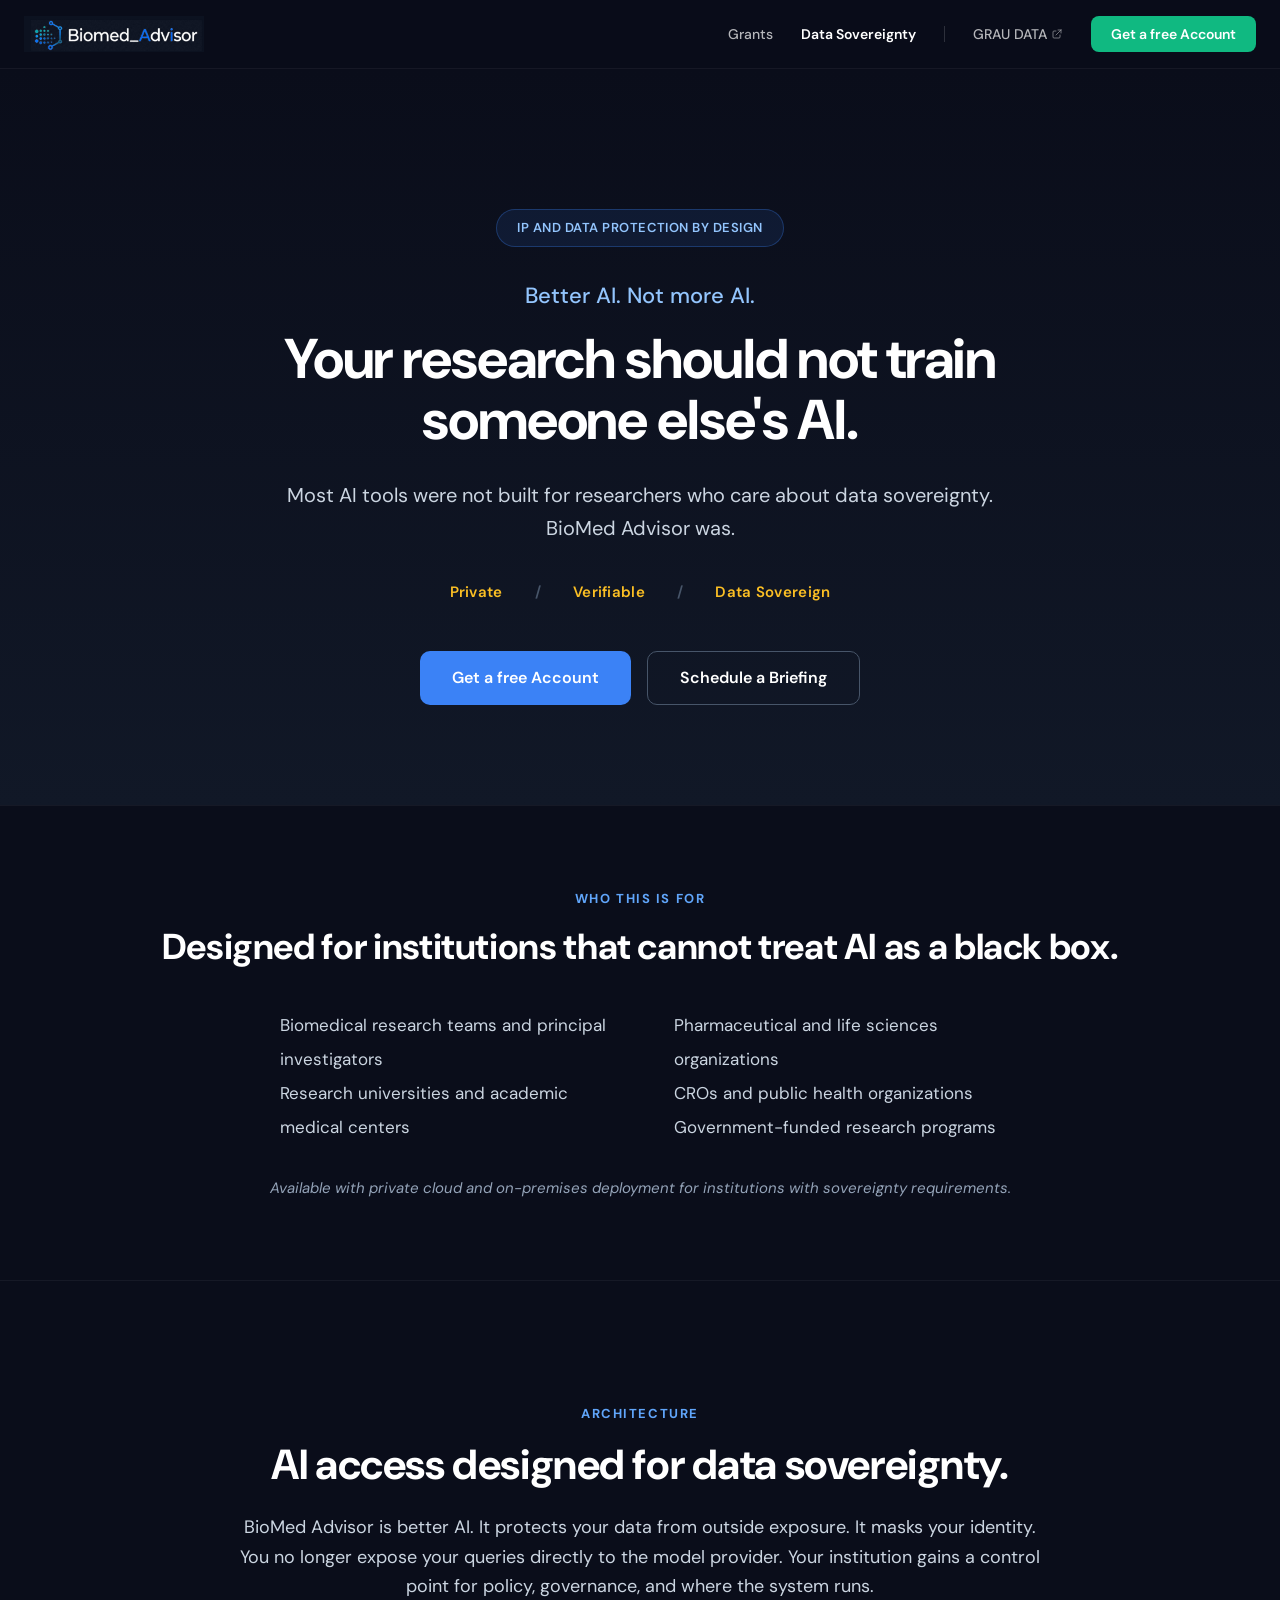
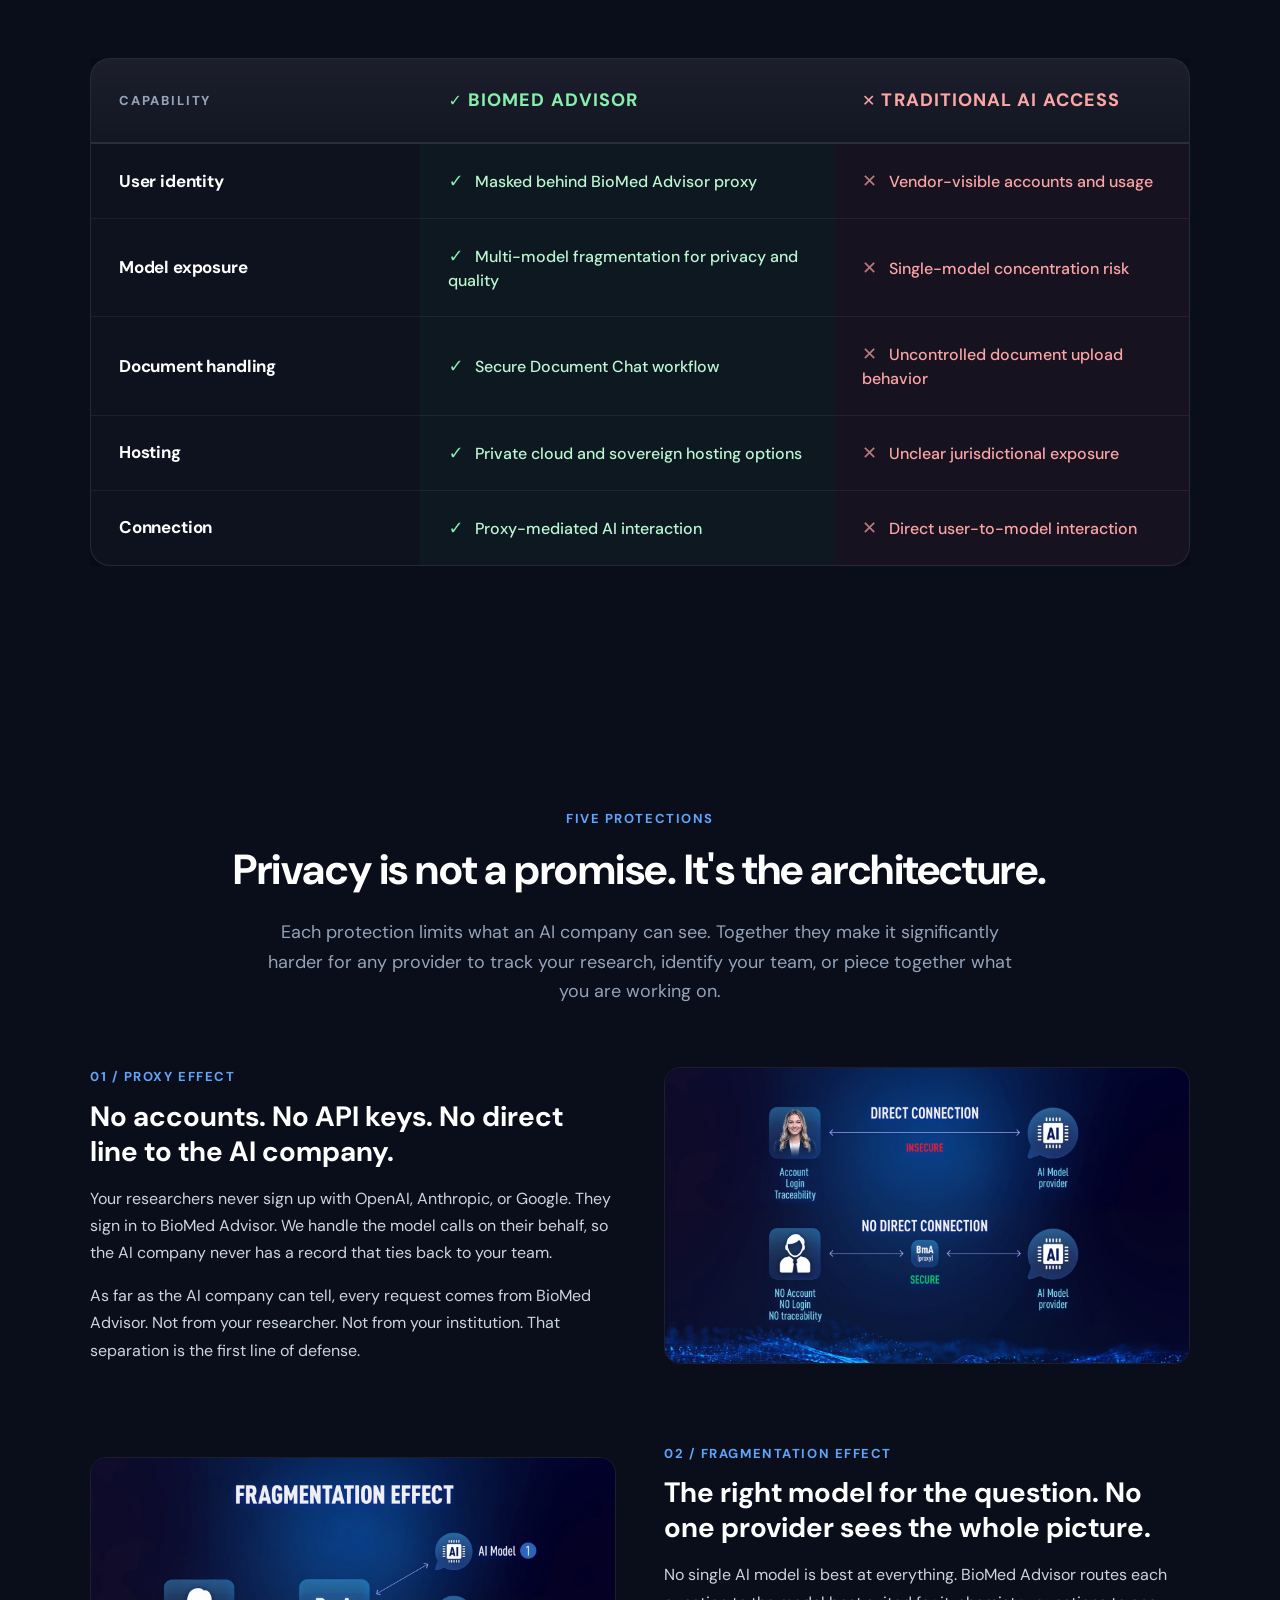
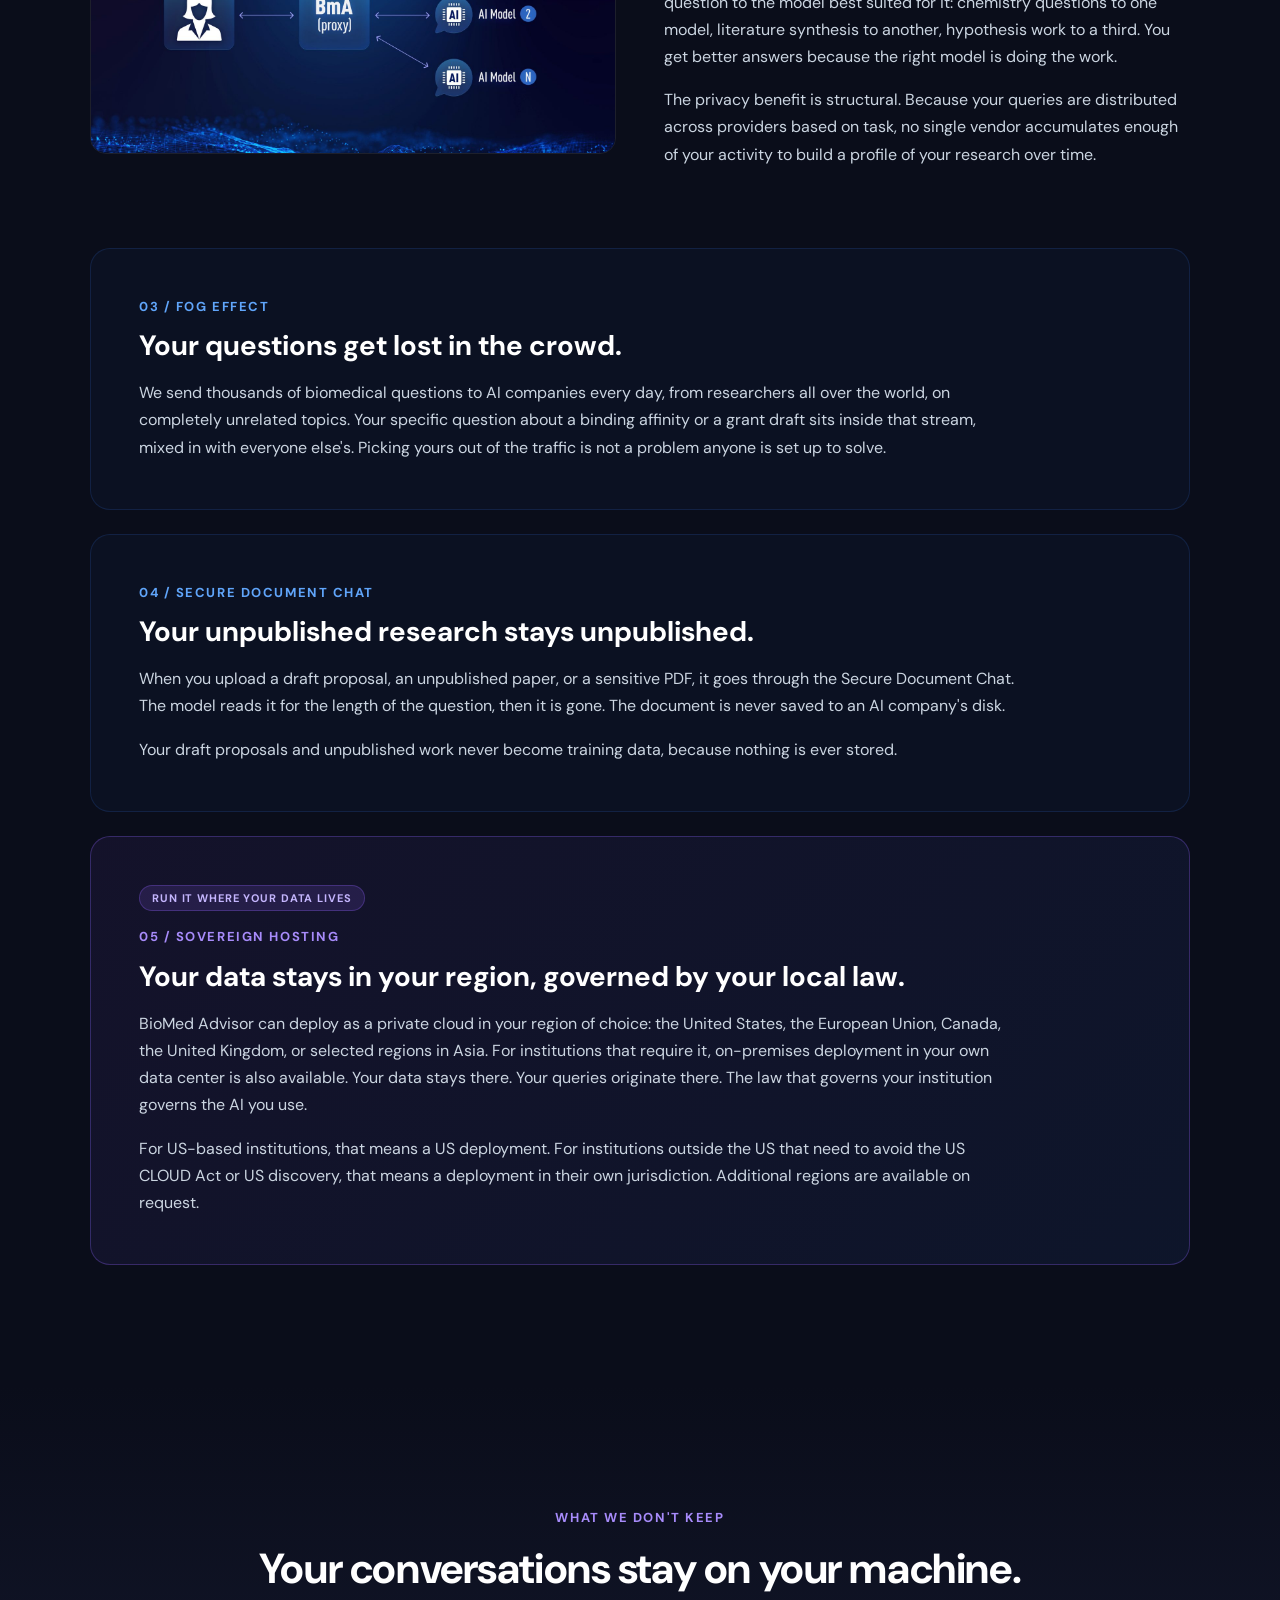
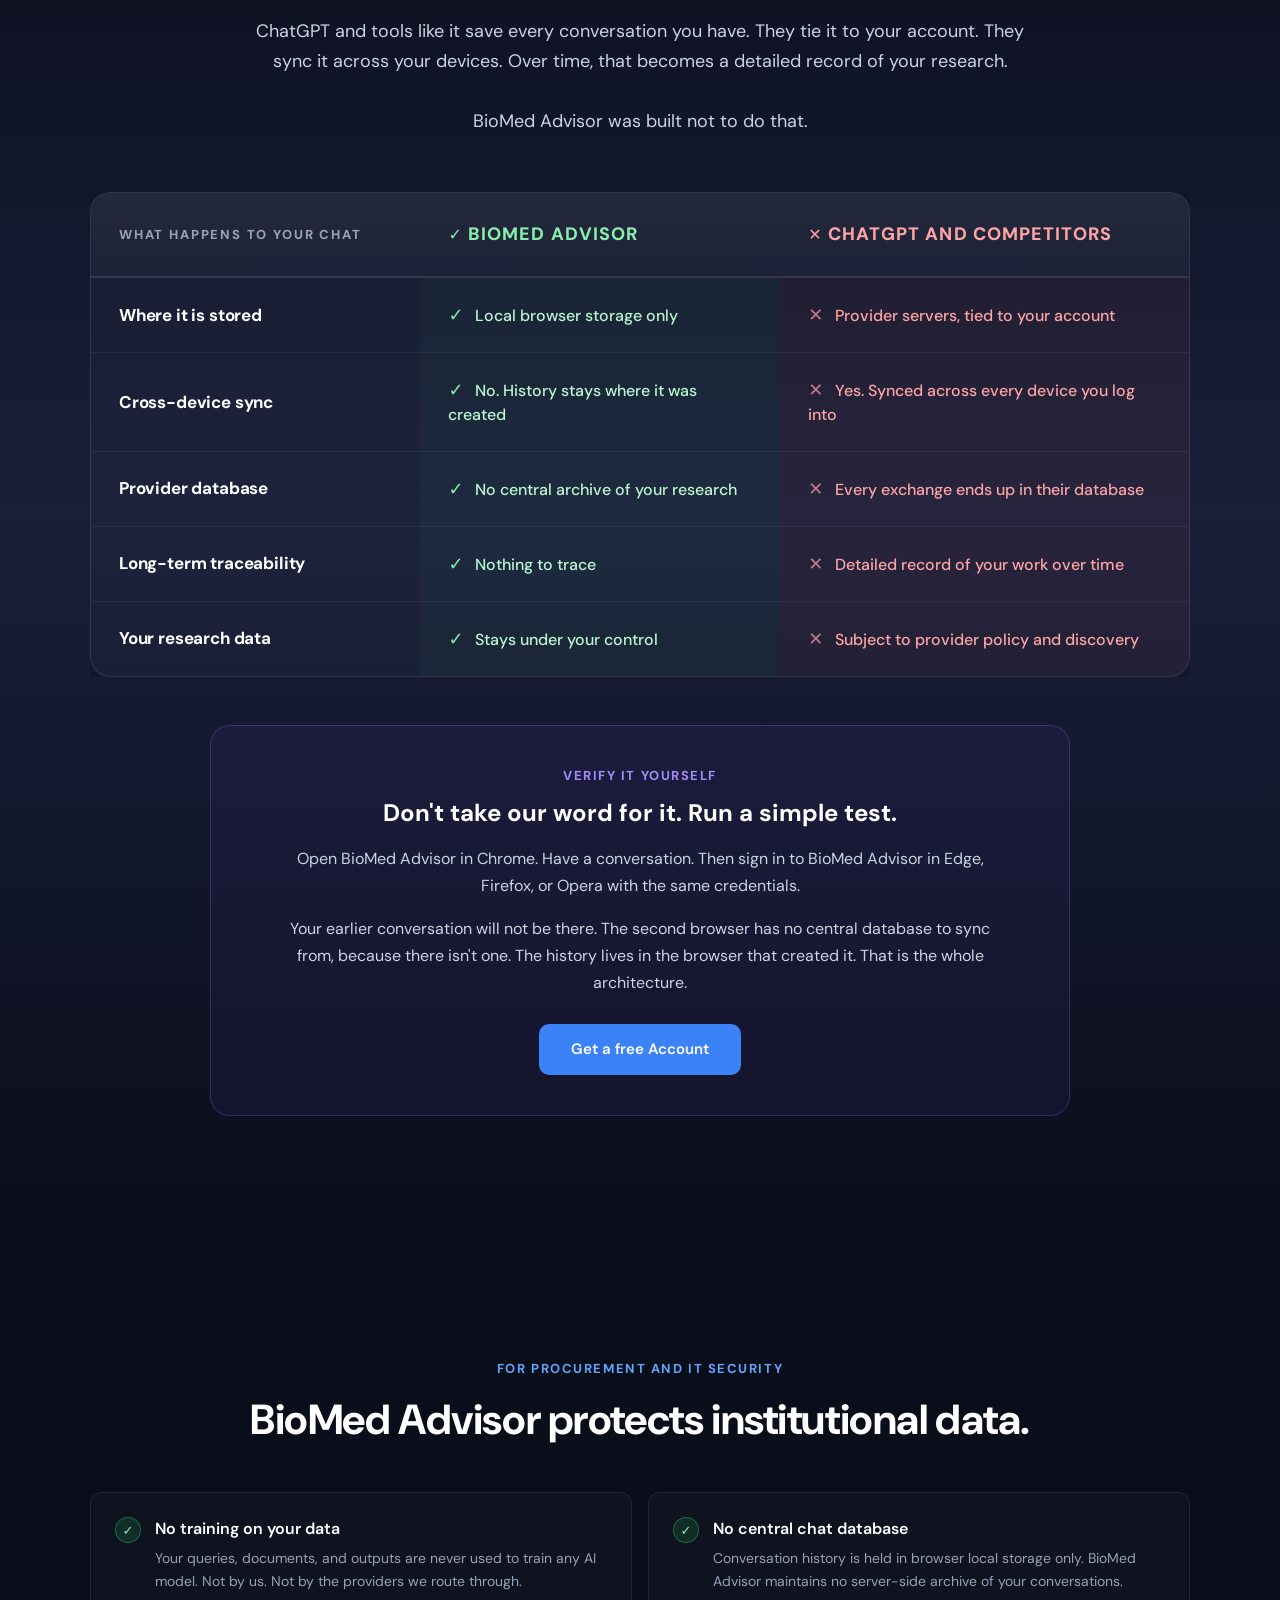
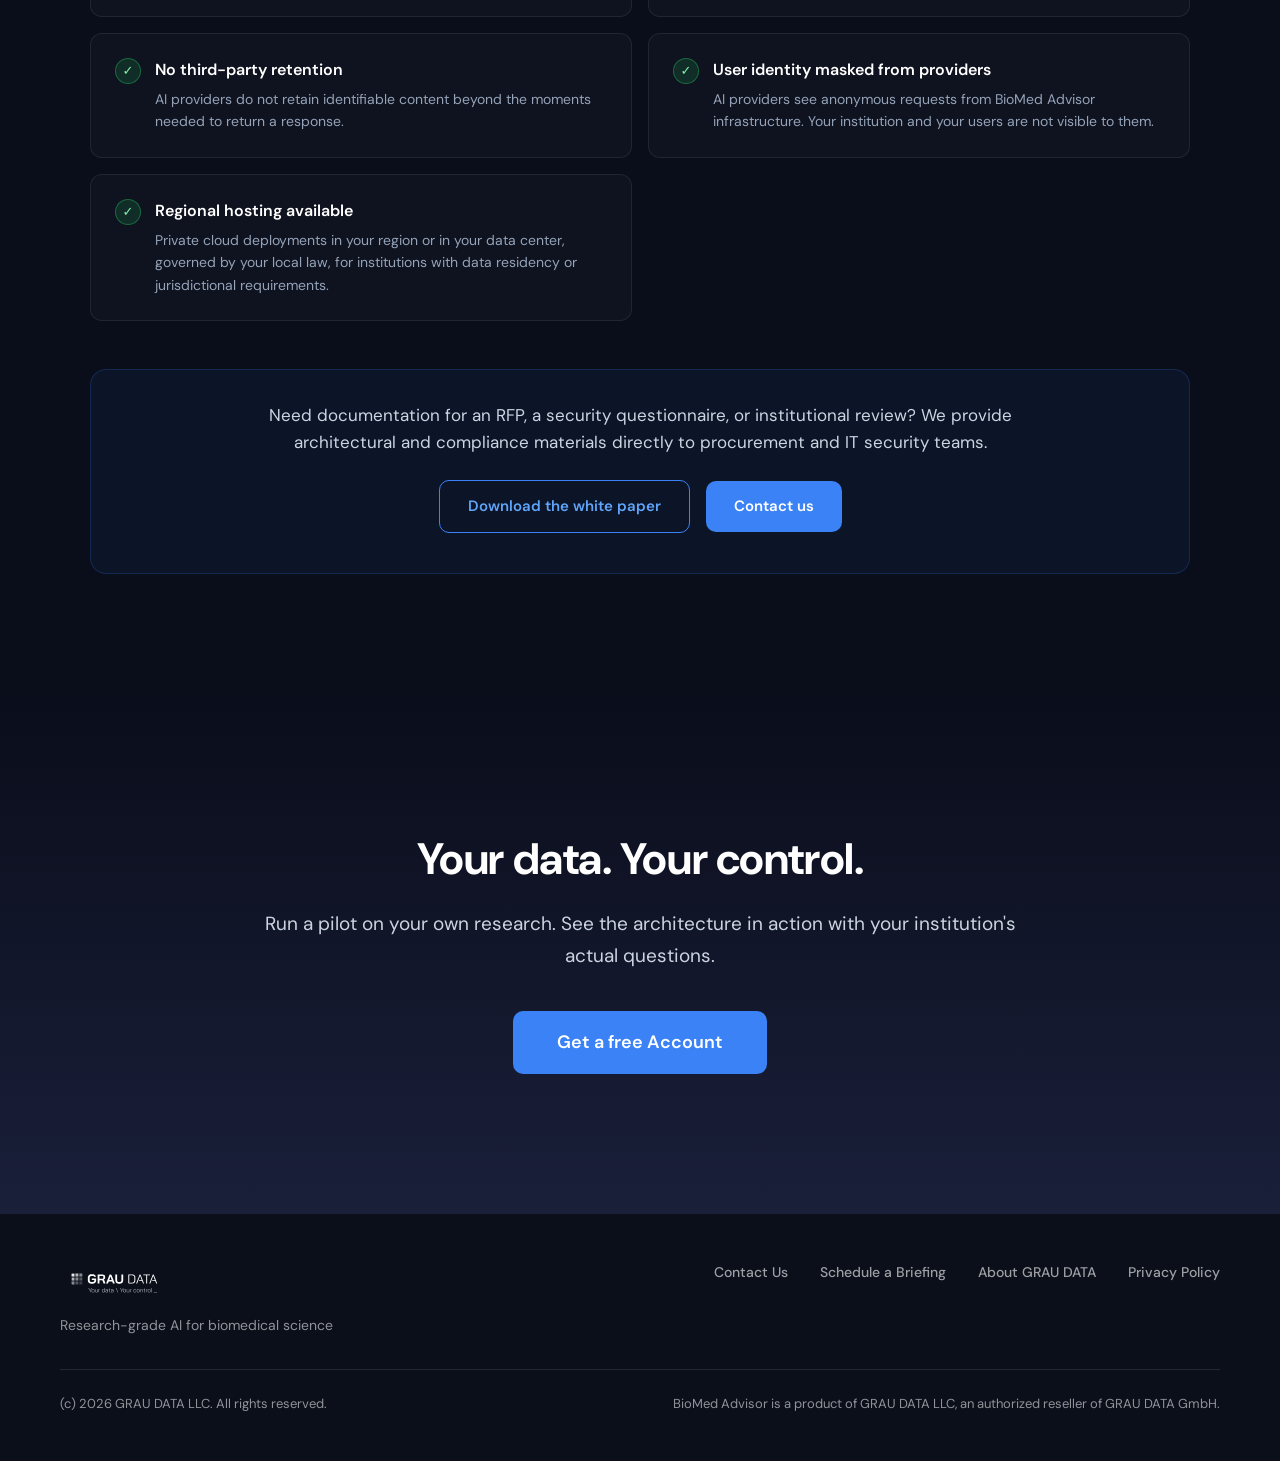
==== index.html @ 381a98a2 "Add files via upload" ====
<!DOCTYPE html>
<html lang="en">
<head>
<meta charset="UTF-8"/>
<meta name="viewport" content="width=device-width,initial-scale=1.0"/>
<title>Data Sovereignty &mdash; BioMed Advisor</title>
<meta name="description" content="Your research should not train someone else's AI. Five protections that make BioMed Advisor the only AI built for researchers who care about data sovereignty."/>
<meta property="og:title" content="Data Sovereignty &mdash; BioMed Advisor"/>
<meta property="og:description" content="Better AI. Not more AI. Private. Verifiable. Data Sovereign."/>
<meta property="og:type" content="website"/>
<meta property="og:url" content="https://biomedadvisor.com/data-sovereignty"/>
<link rel="stylesheet" href="/styles.css"/>
<link rel="preconnect" href="https://fonts.googleapis.com"/>
<link rel="preconnect" href="https://fonts.gstatic.com" crossorigin/>
<link href="https://fonts.googleapis.com/css2?family=DM+Sans:ital,wght@0,300;0,400;0,500;0,600;0,700;1,400&family=DM+Serif+Display:ital@0;1&display=swap" rel="stylesheet"/>
<style>
*{font-family:'DM Sans',system-ui,sans-serif;box-sizing:border-box;margin:0;padding:0;}
body{background:#0a0d1a;color:#fff;overflow-x:hidden;}
h1,h2,h3,h4{font-family:'DM Sans',system-ui,sans-serif;}
.reveal,.reveal-left,.reveal-right{opacity:1;transform:none;transition:opacity 0.6s ease,transform 0.6s ease;}
.reveal.animate{opacity:0;transform:translateY(30px);}
.reveal.animate.visible{opacity:1;transform:translateY(0);}
.reveal-left.animate{opacity:0;transform:translateX(-30px);}
.reveal-left.animate.visible{opacity:1;transform:translateX(0);}
.reveal-right.animate{opacity:0;transform:translateX(30px);}
.reveal-right.animate.visible{opacity:1;transform:translateX(0);}
.delay-1{transition-delay:.1s;}.delay-2{transition-delay:.2s;}.delay-3{transition-delay:.3s;}
.btn-primary{background:#3b82f6;color:#fff;border:none;padding:14px 32px;border-radius:10px;font-weight:600;font-size:16px;cursor:pointer;transition:background 0.15s,transform 0.15s;display:inline-flex;align-items:center;justify-content:center;text-decoration:none;}
.btn-primary:hover{background:#2563eb;}
.btn-primary:active{transform:translateY(1px);}
.btn-secondary{background:transparent;color:#fff;border:1px solid #475569;padding:14px 32px;border-radius:10px;font-weight:600;font-size:16px;cursor:pointer;transition:border-color 0.15s,color 0.15s;display:inline-flex;align-items:center;justify-content:center;text-decoration:none;}
.btn-secondary:hover{border-color:#93c5fd;color:#93c5fd;}
.eyebrow{font-size:13px;font-weight:700;letter-spacing:0.12em;color:#60a5fa;text-transform:uppercase;}
.eyebrow-purple{font-size:13px;font-weight:700;letter-spacing:0.12em;color:#a78bfa;text-transform:uppercase;}
.section-title{font-size:42px;font-weight:700;letter-spacing:-0.01em;line-height:1.15;}
@media(max-width:900px){.section-title{font-size:30px !important;}.hero-title{font-size:40px !important;}}
.hero-title{font-size:56px;font-weight:700;line-height:1.1;letter-spacing:-0.02em;}
.lead{font-size:19px;color:#cbd5e1;line-height:1.65;}
.compare-table{width:100%;border-collapse:separate;border-spacing:0;background:rgba(255,255,255,0.02);border:1px solid rgba(255,255,255,0.1);border-radius:20px;overflow:hidden;box-shadow:0 20px 60px rgba(0,0,0,0.4);}
.compare-table thead tr{background:linear-gradient(180deg,rgba(255,255,255,0.06) 0%,rgba(255,255,255,0.02) 100%);}
.compare-table th{padding:28px 28px;text-align:left;font-size:14px;letter-spacing:0.14em;text-transform:uppercase;font-weight:800;border-bottom:2px solid rgba(255,255,255,0.1);}
.compare-table th.feature-head{color:#94a3b8;font-size:13px;}
.compare-table th.bma{color:#86efac;font-size:18px;letter-spacing:0.06em;}
.compare-table th.trad{color:#fca5a5;font-size:18px;letter-spacing:0.06em;}
.compare-table th.bma::before{content:"\2713  ";font-size:16px;}
.compare-table th.trad::before{content:"\2715  ";font-size:16px;}
.compare-table td{padding:24px 28px;font-size:16px;border-bottom:1px solid rgba(255,255,255,0.06);vertical-align:middle;line-height:1.45;}
.compare-table tr:last-child td{border-bottom:none;}
.compare-table td.feature{font-weight:700;color:#fff;width:30%;font-size:17px;letter-spacing:-0.01em;}
.compare-table td.bma-cell{color:#bbf7d0;font-weight:500;background:rgba(34,197,94,0.04);position:relative;}
.compare-table td.bma-cell::before{content:"\2713";color:#86efac;font-weight:700;margin-right:12px;font-size:18px;display:inline-block;}
.compare-table td.trad-cell{color:#fca5a5;font-weight:500;background:rgba(239,68,68,0.04);position:relative;}
.compare-table td.trad-cell::before{content:"\2715";color:#fca5a5;font-weight:700;margin-right:12px;font-size:18px;display:inline-block;opacity:0.7;}
.compare-table tbody tr{transition:background 0.15s;}
.compare-table tbody tr:hover{background:rgba(255,255,255,0.015);}
.compare-table tbody tr:hover td.bma-cell{background:rgba(34,197,94,0.07);}
.compare-table tbody tr:hover td.trad-cell{background:rgba(239,68,68,0.07);}
@media(max-width:700px){
  .compare-table th,.compare-table td{padding:16px 14px;font-size:13px;}
  .compare-table th.bma,.compare-table th.trad{font-size:14px;}
  .compare-table td.feature{font-size:14px;width:34%;}
  .compare-table td.bma-cell::before,.compare-table td.trad-cell::before{margin-right:6px;font-size:14px;}
}
.pillar-row{display:grid;grid-template-columns:1fr 1fr;gap:48px;align-items:center;margin-bottom:80px;}
@media(max-width:900px){.pillar-row{grid-template-columns:1fr;gap:32px;margin-bottom:56px;}}
.pillar-row.reverse > div:first-child{order:2;}
.pillar-row.reverse > div:last-child{order:1;}
@media(max-width:900px){.pillar-row.reverse > div:first-child,.pillar-row.reverse > div:last-child{order:initial;}}
.pillar-img{width:100%;border-radius:16px;border:1px solid rgba(255,255,255,0.08);display:block;}
.pillar-card{background:rgba(59,130,246,0.04);border:1px solid rgba(59,130,246,0.15);border-radius:20px;padding:48px;margin-bottom:24px;}
@media(max-width:700px){.pillar-card{padding:32px 24px;}}
.pillar-sovereign{background:linear-gradient(135deg,rgba(139,92,246,0.08) 0%,rgba(59,130,246,0.08) 100%);border:1px solid rgba(139,92,246,0.3);border-radius:20px;padding:48px;}
@media(max-width:700px){.pillar-sovereign{padding:32px 24px;}}
.compliance-grid{display:grid;grid-template-columns:1fr 1fr;gap:16px;}
@media(max-width:900px){.compliance-grid{grid-template-columns:1fr;}}
.compliance-card{background:rgba(255,255,255,0.025);border:1px solid rgba(255,255,255,0.08);border-radius:12px;padding:24px;display:flex;gap:14px;}
.compliance-check{flex-shrink:0;width:26px;height:26px;border-radius:9999px;background:rgba(34,197,94,0.15);border:1px solid rgba(34,197,94,0.4);color:#86efac;display:flex;align-items:center;justify-content:center;font-weight:700;font-size:13px;}
.audience-list{max-width:760px;margin:0 auto;padding-left:20px;color:#cbd5e1;line-height:2;font-size:17px;column-count:2;column-gap:48px;}
@media(max-width:700px){.audience-list{column-count:1;font-size:15px;}}
.kicker-trio{display:flex;justify-content:center;flex-wrap:wrap;gap:12px 32px;font-size:15px;font-weight:600;color:#fbbf24;letter-spacing:0.02em;}
.kicker-divider{color:#475569;}
.section{padding:120px 24px;}
@media(max-width:900px){.section{padding:80px 20px;}}
.nav-link{transition:color 0.15s;}
.nav-link:hover{color:#fff;}
.mobile-menu{display:none;}
.mobile-menu.open{display:flex;}
@media(max-width:767px){.desktop-nav{display:none;}.mobile-toggle{display:flex;}}
@media(min-width:768px){.mobile-toggle{display:none;}}
</style>
</head>
<body>

<!-- NAV -->
<nav id="bma-nav" class="sticky top-0 z-50 backdrop-blur-md border-b border-white/5 transition-shadow duration-200" style="background:rgba(10,13,26,0.95);">
  <div class="max-w-7xl mx-auto px-6 py-4 flex items-center justify-between gap-6">
    <a href="/" class="flex items-center no-underline">
      <img src="/assets/bma-logo.png" alt="BioMed Advisor" style="height:36px;width:auto;display:block;"/>
    </a>
    <div class="desktop-nav hidden md:flex items-center gap-7">
      <a href="/grants" class="nav-link text-sm font-medium text-white/70 no-underline">Grants</a>
      <a href="/data-sovereignty" class="nav-link text-sm font-semibold text-white no-underline">Data Sovereignty</a>
      <span class="w-px h-4 bg-white/15"></span>
      <a href="https://us.graudata.com" target="_blank" rel="noopener" class="nav-link text-sm font-medium text-white/70 no-underline inline-flex items-center gap-1">
        GRAU DATA
        <svg class="w-3 h-3 opacity-60" fill="none" viewBox="0 0 24 24" stroke="currentColor"><path stroke-linecap="round" stroke-linejoin="round" stroke-width="2" d="M10 6H6a2 2 0 00-2 2v10a2 2 0 002 2h10a2 2 0 002-2v-4M14 4h6m0 0v6m0-6L10 14"/></svg>
      </a>
      <button onclick="openAccountModal()" class="text-sm font-semibold text-white px-5 py-2 rounded-lg" style="background:#10b981;border:none;cursor:pointer;">Get a free Account</button>
    </div>
    <button class="mobile-toggle md:hidden text-white" onclick="toggleMobileMenu()" aria-label="Toggle menu">
      <svg class="w-6 h-6" fill="none" viewBox="0 0 24 24" stroke="currentColor"><path stroke-linecap="round" stroke-linejoin="round" stroke-width="2" d="M4 6h16M4 12h16M4 18h16"/></svg>
    </button>
  </div>
  <div id="mobile-menu" class="mobile-menu md:hidden flex-col gap-1 px-6 pb-4" style="background:rgba(10,13,26,0.98);">
    <a href="/grants" class="text-base font-medium text-white/80 py-3 no-underline border-b border-white/5">Grants</a>
    <a href="/data-sovereignty" class="text-base font-semibold text-white py-3 no-underline border-b border-white/5">Data Sovereignty</a>
    <a href="https://us.graudata.com" target="_blank" rel="noopener" class="text-base font-medium text-white/80 py-3 no-underline border-b border-white/5 inline-flex items-center gap-1">
      GRAU DATA
      <svg class="w-3 h-3 opacity-60" fill="none" viewBox="0 0 24 24" stroke="currentColor"><path stroke-linecap="round" stroke-linejoin="round" stroke-width="2" d="M10 6H6a2 2 0 00-2 2v10a2 2 0 002 2h10a2 2 0 002-2v-4M14 4h6m0 0v6m0-6L10 14"/></svg>
    </a>
    <button onclick="openAccountModal()" class="mt-3 text-sm font-semibold text-white px-5 py-3 rounded-lg" style="background:#10b981;border:none;cursor:pointer;">Get a free Account</button>
  </div>
</nav>

<!-- HERO -->
<section class="section" style="padding:140px 24px 100px;text-align:center;background:linear-gradient(180deg,#0a0d1a 0%,#111827 100%);">
  <div style="max-width:980px;margin:0 auto;">
    <div class="reveal" style="display:inline-flex;align-items:center;gap:8px;background:rgba(59,130,246,0.1);border:1px solid rgba(59,130,246,0.3);border-radius:9999px;padding:8px 20px;font-size:13px;font-weight:600;margin-bottom:32px;color:#93c5fd;letter-spacing:0.04em;">
      IP AND DATA PROTECTION BY DESIGN
    </div>
    <div class="reveal delay-1" style="font-size:22px;font-weight:500;color:#93c5fd;margin-bottom:16px;">Better AI. Not more AI.</div>
    <h1 class="hero-title reveal delay-1" style="margin:0 auto 28px;max-width:920px;">
      Your research should not train someone else's AI.
    </h1>
    <p class="lead reveal delay-2" style="font-size:20px;max-width:760px;margin:0 auto 36px;">
      Most AI tools were not built for researchers who care about data sovereignty. BioMed Advisor was.
    </p>
    <div class="reveal delay-2 kicker-trio" style="margin-bottom:48px;">
      <span>Private</span>
      <span class="kicker-divider">/</span>
      <span>Verifiable</span>
      <span class="kicker-divider">/</span>
      <span>Data Sovereign</span>
    </div>
    <div class="reveal delay-3" style="display:flex;gap:16px;justify-content:center;flex-wrap:wrap;">
      <button onclick="openAccountModal()" class="btn-primary">Get a free Account</button>
      <a href="https://tidycal.com/graudata/30-minute-meeting-1dleel9" target="_blank" rel="noopener" class="btn-secondary">Schedule a Briefing</a>
    </div>
  </div>
</section>

<!-- AUDIENCE -->
<section class="section" style="padding:80px 24px;background:#0a0d1a;border-top:1px solid rgba(255,255,255,0.05);">
  <div style="max-width:1100px;margin:0 auto;">
    <div class="reveal" style="text-align:center;margin-bottom:40px;">
      <span class="eyebrow">WHO THIS IS FOR</span>
      <h2 class="section-title" style="margin:16px 0 0;font-size:36px;">Designed for institutions that cannot treat AI as a black box.</h2>
    </div>
    <ul class="audience-list reveal delay-1">
      <li>Biomedical research teams and principal investigators</li>
      <li>Research universities and academic medical centers</li>
      <li>Pharmaceutical and life sciences organizations</li>
      <li>CROs and public health organizations</li>
      <li>Government-funded research programs</li>
    </ul>
    <p class="reveal delay-2" style="text-align:center;font-size:15px;color:#94a3b8;font-style:italic;max-width:760px;margin:32px auto 0;line-height:1.6;">Available with private cloud and on-premises deployment for institutions with sovereignty requirements.</p>
  </div>
</section>

<!-- TOPOLOGY -->
<section class="section" style="background:#0a0d1a;border-top:1px solid rgba(255,255,255,0.05);">
  <div style="max-width:1100px;margin:0 auto;">
    <div class="reveal" style="text-align:center;margin-bottom:56px;">
      <span class="eyebrow">ARCHITECTURE</span>
      <h2 class="section-title" style="margin:16px 0 24px;">AI access designed for data sovereignty.</h2>
      <p class="lead" style="font-size:18px;max-width:820px;margin:0 auto;">
        BioMed Advisor is better AI. It protects your data from outside exposure. It masks your identity. You no longer expose your queries directly to the model provider. Your institution gains a control point for policy, governance, and where the system runs.
      </p>
    </div>
    <div class="reveal delay-1" style="overflow-x:auto;">
      <table class="compare-table">
        <thead>
          <tr>
            <th class="feature-head" style="width:30%;">Capability</th>
            <th class="bma">BioMed Advisor</th>
            <th class="trad">Traditional AI Access</th>
          </tr>
        </thead>
        <tbody>
          <tr>
            <td class="feature">User identity</td>
            <td class="bma-cell">Masked behind BioMed Advisor proxy</td>
            <td class="trad-cell">Vendor-visible accounts and usage</td>
          </tr>
          <tr>
            <td class="feature">Model exposure</td>
            <td class="bma-cell">Multi-model fragmentation for privacy and quality</td>
            <td class="trad-cell">Single-model concentration risk</td>
          </tr>
          <tr>
            <td class="feature">Document handling</td>
            <td class="bma-cell">Secure Document Chat workflow</td>
            <td class="trad-cell">Uncontrolled document upload behavior</td>
          </tr>
          <tr>
            <td class="feature">Hosting</td>
            <td class="bma-cell">Private cloud and sovereign hosting options</td>
            <td class="trad-cell">Unclear jurisdictional exposure</td>
          </tr>
          <tr>
            <td class="feature">Connection</td>
            <td class="bma-cell">Proxy-mediated AI interaction</td>
            <td class="trad-cell">Direct user-to-model interaction</td>
          </tr>
        </tbody>
      </table>
    </div>
  </div>
</section>

<!-- FIVE PILLARS INTRO -->
<section class="section" style="padding:120px 24px 60px;background:#0a0d1a;">
  <div class="reveal" style="max-width:1100px;margin:0 auto;text-align:center;">
    <span class="eyebrow">FIVE PROTECTIONS</span>
    <h2 class="section-title" style="margin:16px 0 24px;">Privacy is not a promise. It's the architecture.</h2>
    <p class="lead" style="font-size:18px;color:#94a3b8;max-width:760px;margin:0 auto;">
      Each protection limits what an AI company can see. Together they make it significantly harder for any provider to track your research, identify your team, or piece together what you are working on.
    </p>
  </div>
</section>

<!-- FIVE PILLARS -->
<section class="section" style="padding:0 24px 120px;background:#0a0d1a;">
  <div style="max-width:1100px;margin:0 auto;">

    <div class="pillar-row reveal">
      <div>
        <div class="eyebrow" style="margin-bottom:12px;">01 / PROXY EFFECT</div>
        <h3 style="font-size:28px;font-weight:700;margin-bottom:16px;line-height:1.25;">No accounts. No API keys. No direct line to the AI company.</h3>
        <p style="font-size:16px;color:#cbd5e1;line-height:1.7;margin-bottom:16px;">Your researchers never sign up with OpenAI, Anthropic, or Google. They sign in to BioMed Advisor. We handle the model calls on their behalf, so the AI company never has a record that ties back to your team.</p>
        <p style="font-size:16px;color:#cbd5e1;line-height:1.7;">As far as the AI company can tell, every request comes from BioMed Advisor. Not from your researcher. Not from your institution. That separation is the first line of defense.</p>
      </div>
      <div>
        <img src="/assets/diagram-proxy.jpg" alt="Proxy architecture diagram: direct researcher-to-AI is insecure; routing through BioMed Advisor proxy is secure" loading="lazy" decoding="async" class="pillar-img"/>
      </div>
    </div>

    <div class="pillar-row reverse reveal">
      <div>
        <div class="eyebrow" style="margin-bottom:12px;">02 / FRAGMENTATION EFFECT</div>
        <h3 style="font-size:28px;font-weight:700;margin-bottom:16px;line-height:1.25;">The right model for the question. No one provider sees the whole picture.</h3>
        <p style="font-size:16px;color:#cbd5e1;line-height:1.7;margin-bottom:16px;">No single AI model is best at everything. BioMed Advisor routes each question to the model best suited for it: chemistry questions to one model, literature synthesis to another, hypothesis work to a third. You get better answers because the right model is doing the work.</p>
        <p style="font-size:16px;color:#cbd5e1;line-height:1.7;">The privacy benefit is structural. Because your queries are distributed across providers based on task, no single vendor accumulates enough of your activity to build a profile of your research over time.</p>
      </div>
      <div>
        <img src="/assets/diagram-fragmentation.jpg" alt="Fragmentation effect diagram: queries fan out from BmA proxy to multiple independent AI models" loading="lazy" decoding="async" class="pillar-img"/>
      </div>
    </div>

    <div class="pillar-card reveal">
      <div class="eyebrow" style="margin-bottom:12px;">03 / FOG EFFECT</div>
      <h3 style="font-size:28px;font-weight:700;margin-bottom:16px;line-height:1.25;">Your questions get lost in the crowd.</h3>
      <p style="font-size:16px;color:#cbd5e1;line-height:1.7;max-width:880px;">We send thousands of biomedical questions to AI companies every day, from researchers all over the world, on completely unrelated topics. Your specific question about a binding affinity or a grant draft sits inside that stream, mixed in with everyone else's. Picking yours out of the traffic is not a problem anyone is set up to solve.</p>
    </div>

    <div class="pillar-card reveal">
      <div class="eyebrow" style="margin-bottom:12px;">04 / SECURE DOCUMENT CHAT</div>
      <h3 style="font-size:28px;font-weight:700;margin-bottom:16px;line-height:1.25;">Your unpublished research stays unpublished.</h3>
      <p style="font-size:16px;color:#cbd5e1;line-height:1.7;margin-bottom:16px;max-width:880px;">When you upload a draft proposal, an unpublished paper, or a sensitive PDF, it goes through the Secure Document Chat. The model reads it for the length of the question, then it is gone. The document is never saved to an AI company's disk.</p>
      <p style="font-size:16px;color:#cbd5e1;line-height:1.7;max-width:880px;">Your draft proposals and unpublished work never become training data, because nothing is ever stored.</p>
    </div>

    <div class="pillar-sovereign reveal">
      <div style="display:inline-flex;align-items:center;gap:8px;background:rgba(139,92,246,0.15);border:1px solid rgba(139,92,246,0.3);border-radius:9999px;padding:4px 12px;font-size:11px;font-weight:700;margin-bottom:16px;color:#c4b5fd;letter-spacing:0.08em;text-transform:uppercase;">
        Run it where your data lives
      </div>
      <div class="eyebrow-purple" style="margin-bottom:12px;">05 / SOVEREIGN HOSTING</div>
      <h3 style="font-size:28px;font-weight:700;margin-bottom:16px;line-height:1.25;">Your data stays in your region, governed by your local law.</h3>
      <p style="font-size:16px;color:#cbd5e1;line-height:1.7;margin-bottom:16px;max-width:880px;">BioMed Advisor can deploy as a private cloud in your region of choice: the United States, the European Union, Canada, the United Kingdom, or selected regions in Asia. For institutions that require it, on-premises deployment in your own data center is also available. Your data stays there. Your queries originate there. The law that governs your institution governs the AI you use.</p>
      <p style="font-size:16px;color:#cbd5e1;line-height:1.7;max-width:880px;">For US-based institutions, that means a US deployment. For institutions outside the US that need to avoid the US CLOUD Act or US discovery, that means a deployment in their own jurisdiction. Additional regions are available on request.</p>
    </div>

  </div>
</section>

<!-- LOCAL CHAT HISTORY -->
<section class="section" style="background:linear-gradient(180deg,#0a0d1a 0%,#1a1f3a 50%,#0a0d1a 100%);">
  <div style="max-width:1100px;margin:0 auto;">
    <div class="reveal" style="text-align:center;margin-bottom:56px;">
      <span class="eyebrow-purple">WHAT WE DON'T KEEP</span>
      <h2 class="section-title" style="margin:16px 0 24px;">Your conversations stay on your machine.</h2>
      <p class="lead" style="font-size:18px;max-width:780px;margin:0 auto;">
        ChatGPT and tools like it save every conversation you have. They tie it to your account. They sync it across your devices. Over time, that becomes a detailed record of your research.
        <br/><br/>
        BioMed Advisor was built not to do that.
      </p>
    </div>
    <div class="reveal delay-1" style="overflow-x:auto;margin-bottom:48px;">
      <table class="compare-table">
        <thead>
          <tr>
            <th class="feature-head" style="width:30%;">What happens to your chat</th>
            <th class="bma">BioMed Advisor</th>
            <th class="trad">ChatGPT and competitors</th>
          </tr>
        </thead>
        <tbody>
          <tr>
            <td class="feature">Where it is stored</td>
            <td class="bma-cell">Local browser storage only</td>
            <td class="trad-cell">Provider servers, tied to your account</td>
          </tr>
          <tr>
            <td class="feature">Cross-device sync</td>
            <td class="bma-cell">No. History stays where it was created</td>
            <td class="trad-cell">Yes. Synced across every device you log into</td>
          </tr>
          <tr>
            <td class="feature">Provider database</td>
            <td class="bma-cell">No central archive of your research</td>
            <td class="trad-cell">Every exchange ends up in their database</td>
          </tr>
          <tr>
            <td class="feature">Long-term traceability</td>
            <td class="bma-cell">Nothing to trace</td>
            <td class="trad-cell">Detailed record of your work over time</td>
          </tr>
          <tr>
            <td class="feature">Your research data</td>
            <td class="bma-cell">Stays under your control</td>
            <td class="trad-cell">Subject to provider policy and discovery</td>
          </tr>
        </tbody>
      </table>
    </div>
    <div class="reveal delay-2" style="background:rgba(139,92,246,0.06);border:1px solid rgba(139,92,246,0.3);border-radius:20px;padding:40px;text-align:center;max-width:860px;margin:0 auto;">
      <div class="eyebrow-purple" style="margin-bottom:12px;">VERIFY IT YOURSELF</div>
      <h3 style="font-size:24px;font-weight:700;margin-bottom:16px;line-height:1.3;">Don't take our word for it. Run a simple test.</h3>
      <p style="font-size:16px;color:#cbd5e1;line-height:1.7;margin-bottom:16px;max-width:720px;margin-left:auto;margin-right:auto;">Open BioMed Advisor in Chrome. Have a conversation. Then sign in to BioMed Advisor in Edge, Firefox, or Opera with the same credentials.</p>
      <p style="font-size:16px;color:#cbd5e1;line-height:1.7;max-width:720px;margin:0 auto 28px;">Your earlier conversation will not be there. The second browser has no central database to sync from, because there isn't one. The history lives in the browser that created it. That is the whole architecture.</p>
      <button onclick="openAccountModal()" class="btn-primary" style="padding:14px 32px;font-size:15px;">Get a free Account</button>
    </div>
  </div>
</section>

<!-- COMPLIANCE -->
<section class="section" style="background:#0a0d1a;">
  <div style="max-width:1100px;margin:0 auto;">
    <div class="reveal" style="text-align:center;margin-bottom:48px;">
      <span class="eyebrow">FOR PROCUREMENT AND IT SECURITY</span>
      <h2 class="section-title" style="margin:16px 0 0;">BioMed Advisor protects institutional data.</h2>
    </div>
    <div class="compliance-grid reveal delay-1">
      <div class="compliance-card">
        <div class="compliance-check">&#10003;</div>
        <div>
          <h4 style="font-size:16px;font-weight:600;margin-bottom:6px;">No training on your data</h4>
          <p style="color:#94a3b8;line-height:1.6;font-size:14px;">Your queries, documents, and outputs are never used to train any AI model. Not by us. Not by the providers we route through.</p>
        </div>
      </div>
      <div class="compliance-card">
        <div class="compliance-check">&#10003;</div>
        <div>
          <h4 style="font-size:16px;font-weight:600;margin-bottom:6px;">No central chat database</h4>
          <p style="color:#94a3b8;line-height:1.6;font-size:14px;">Conversation history is held in browser local storage only. BioMed Advisor maintains no server-side archive of your conversations.</p>
        </div>
      </div>
      <div class="compliance-card">
        <div class="compliance-check">&#10003;</div>
        <div>
          <h4 style="font-size:16px;font-weight:600;margin-bottom:6px;">No third-party retention</h4>
          <p style="color:#94a3b8;line-height:1.6;font-size:14px;">AI providers do not retain identifiable content beyond the moments needed to return a response.</p>
        </div>
      </div>
      <div class="compliance-card">
        <div class="compliance-check">&#10003;</div>
        <div>
          <h4 style="font-size:16px;font-weight:600;margin-bottom:6px;">User identity masked from providers</h4>
          <p style="color:#94a3b8;line-height:1.6;font-size:14px;">AI providers see anonymous requests from BioMed Advisor infrastructure. Your institution and your users are not visible to them.</p>
        </div>
      </div>
      <div class="compliance-card">
        <div class="compliance-check">&#10003;</div>
        <div>
          <h4 style="font-size:16px;font-weight:600;margin-bottom:6px;">Regional hosting available</h4>
          <p style="color:#94a3b8;line-height:1.6;font-size:14px;">Private cloud deployments in your region or in your data center, governed by your local law, for institutions with data residency or jurisdictional requirements.</p>
        </div>
      </div>
    </div>
    <div class="reveal delay-2" style="margin-top:48px;padding:32px;background:rgba(59,130,246,0.06);border:1px solid rgba(59,130,246,0.2);border-radius:16px;text-align:center;">
      <p style="font-size:17px;color:#cbd5e1;line-height:1.6;margin-bottom:24px;max-width:760px;margin-left:auto;margin-right:auto;">
        Need documentation for an RFP, a security questionnaire, or institutional review? We provide architectural and compliance materials directly to procurement and IT security teams.
      </p>
      <a href="https://www.dropbox.com/scl/fi/jb4exvbfoer5y5xndxwfx/BioMed_Advisor_White_Paper.pdf?rlkey=gxb13dlmu4iv8b1bwt2qhik6t" target="_blank" rel="noopener" style="display:inline-block;background:transparent;color:#60a5fa;border:1px solid #3b82f6;padding:14px 28px;border-radius:10px;font-size:15px;font-weight:600;text-decoration:none;margin-right:12px;margin-bottom:8px;">Download the white paper</a>
      <button onclick="openContactModal()" style="display:inline-block;background:#3b82f6;color:#fff;border:none;padding:14px 28px;border-radius:10px;font-size:15px;font-weight:600;cursor:pointer;margin-bottom:8px;">Contact us</button>
    </div>
  </div>
</section>

<!-- CLOSING CTA -->
<section class="section" style="padding:140px 24px;text-align:center;background:linear-gradient(180deg,#0a0d1a 0%,#1a1f3a 100%);">
  <div class="reveal" style="max-width:760px;margin:0 auto;">
    <h2 class="section-title" style="font-size:44px;margin-bottom:24px;">Your data. Your control.</h2>
    <p class="lead" style="font-size:19px;margin-bottom:40px;">Run a pilot on your own research. See the architecture in action with your institution's actual questions.</p>
    <button onclick="openAccountModal()" class="btn-primary" style="padding:18px 44px;font-size:18px;">Get a free Account</button>
  </div>
</section>

<!-- FOOTER -->
<footer style="background:#0a0f1a;color:rgba(255,255,255,0.55);padding:48px 40px;box-sizing:border-box;">
  <div style="max-width:1160px;margin:0 auto;">
    <div style="display:flex;justify-content:space-between;align-items:flex-start;flex-wrap:wrap;gap:24px;margin-bottom:32px;">
      <div>
        <img src="/assets/grau-logo-white.svg" alt="GRAU DATA" style="height:42px;width:auto;display:block;margin-bottom:10px;"/>
        <div style="font-size:14px;line-height:1.6;">Research-grade AI for biomedical science</div>
      </div>
      <div style="display:flex;gap:32px;flex-wrap:wrap;align-items:center;">
        <a href="#" onclick="openContactModal();return false;" style="color:rgba(255,255,255,0.6);text-decoration:none;font-size:14px;font-weight:500;cursor:pointer;">Contact Us</a>
        <a href="https://tidycal.com/graudata/30-minute-meeting-1dleel9" target="_blank" rel="noopener" style="color:rgba(255,255,255,0.6);text-decoration:none;font-size:14px;font-weight:500;">Schedule a Briefing</a>
        <a href="/about.html" style="color:rgba(255,255,255,0.6);text-decoration:none;font-size:14px;font-weight:500;">About GRAU DATA</a>
        <a href="/privacy.html" style="color:rgba(255,255,255,0.6);text-decoration:none;font-size:14px;font-weight:500;">Privacy Policy</a>
      </div>
    </div>
    <div style="border-top:1px solid rgba(255,255,255,0.1);padding-top:24px;display:flex;justify-content:space-between;flex-wrap:wrap;gap:12px;font-size:13px;">
      <span>(c) 2026 GRAU DATA LLC. All rights reserved.</span>
      <span>BioMed Advisor is a product of GRAU DATA LLC, an authorized reseller of GRAU DATA GmbH.</span>
    </div>
  </div>
</footer>

<!-- ACCOUNT MODAL -->
<div id="account-modal" style="display:none;position:fixed;inset:0;z-index:9999;align-items:center;justify-content:center;background:rgba(10,25,41,0.85);padding:20px;backdrop-filter:blur(4px);" onclick="if(event.target===this)closeAccountModal();">
  <div style="background:#fff;border-radius:16px;padding:44px 44px 36px;max-width:540px;width:100%;position:relative;box-shadow:0 24px 64px rgba(0,0,0,0.4);max-height:92vh;overflow-y:auto;">
    <button onclick="closeAccountModal()" style="position:absolute;top:16px;right:20px;background:none;border:none;font-size:24px;cursor:pointer;color:#999;line-height:1;padding:4px;" aria-label="Close">&times;</button>
    <div style="text-align:center;margin-bottom:28px;">
      <div style="width:56px;height:56px;background:linear-gradient(135deg,#10b981,#059669);border-radius:16px;display:flex;align-items:center;justify-content:center;margin:0 auto 16px;color:#fff;font-size:20px;font-weight:700;">BmA</div>
      <h3 style="font-family:'DM Serif Display',serif;font-size:26px;color:#0f172a;margin:0 0 8px;font-weight:400;">Get a free Account</h3>
      <p style="font-size:14px;color:#6b7280;margin:0;">Tell us about you. We&apos;ll get you started.</p>
    </div>
    <form id="account-form" action="https://formspree.io/f/xojronob" method="POST" style="display:flex;flex-direction:column;gap:14px;">
      <div style="display:grid;grid-template-columns:1fr 1fr;gap:12px;">
        <div>
          <label style="font-size:13px;font-weight:600;color:#374151;display:block;margin-bottom:6px;">First Name *</label>
          <input name="first_name" required placeholder="Jane" style="width:100%;padding:11px 14px;border:2px solid #e5e7eb;border-radius:10px;font-size:15px;outline:none;box-sizing:border-box;" onfocus="this.style.borderColor='#10b981'" onblur="this.style.borderColor='#e5e7eb'"/>
        </div>
        <div>
          <label style="font-size:13px;font-weight:600;color:#374151;display:block;margin-bottom:6px;">Last Name *</label>
          <input name="last_name" required placeholder="Smith" style="width:100%;padding:11px 14px;border:2px solid #e5e7eb;border-radius:10px;font-size:15px;outline:none;box-sizing:border-box;" onfocus="this.style.borderColor='#10b981'" onblur="this.style.borderColor='#e5e7eb'"/>
        </div>
      </div>
      <div>
        <label style="font-size:13px;font-weight:600;color:#374151;display:block;margin-bottom:6px;">Institution *</label>
        <input name="institution" required placeholder="University of..." style="width:100%;padding:11px 14px;border:2px solid #e5e7eb;border-radius:10px;font-size:15px;outline:none;box-sizing:border-box;" onfocus="this.style.borderColor='#10b981'" onblur="this.style.borderColor='#e5e7eb'"/>
      </div>
      <div>
        <label style="font-size:13px;font-weight:600;color:#374151;display:block;margin-bottom:6px;">Position / Title *</label>
        <input name="position" required placeholder="Principal Investigator, Researcher..." style="width:100%;padding:11px 14px;border:2px solid #e5e7eb;border-radius:10px;font-size:15px;outline:none;box-sizing:border-box;" onfocus="this.style.borderColor='#10b981'" onblur="this.style.borderColor='#e5e7eb'"/>
      </div>
      <div>
        <label style="font-size:13px;font-weight:600;color:#374151;display:block;margin-bottom:6px;">Email Address *</label>
        <input name="email" type="email" required placeholder="jane@university.edu" style="width:100%;padding:11px 14px;border:2px solid #e5e7eb;border-radius:10px;font-size:15px;outline:none;box-sizing:border-box;" onfocus="this.style.borderColor='#10b981'" onblur="this.style.borderColor='#e5e7eb'"/>
      </div>
      <div>
        <label style="font-size:13px;font-weight:600;color:#374151;display:block;margin-bottom:6px;">Phone *</label>
        <input name="phone" type="tel" required placeholder="+1 555 555 5555" style="width:100%;padding:11px 14px;border:2px solid #e5e7eb;border-radius:10px;font-size:15px;outline:none;box-sizing:border-box;" onfocus="this.style.borderColor='#10b981'" onblur="this.style.borderColor='#e5e7eb'"/>
      </div>
      <input type="hidden" name="source" value="data-sovereignty-account"/>
      <button type="submit" style="width:100%;padding:15px;background:linear-gradient(135deg,#10b981,#059669);color:white;font-size:16px;font-weight:600;border:none;border-radius:12px;cursor:pointer;box-shadow:0 8px 24px rgba(16,185,129,0.4);margin-top:4px;">Get Free Access</button>
      <p style="text-align:center;font-size:12px;color:#9ca3af;margin:4px 0 0;line-height:1.5;">By submitting, you accept to be contacted by GRAU DATA.</p>
    </form>
    <div id="account-success" style="display:none;text-align:center;padding:24px 0;">
      <div style="font-size:48px;margin-bottom:16px;">&#x1F389;</div>
      <h3 style="font-family:'DM Serif Display',serif;font-size:24px;color:#0f172a;margin:0 0 8px;font-weight:400;">You&apos;re in!</h3>
      <p style="color:#6b7280;font-size:15px;">A member of the GRAU DATA team will contact you shortly. Welcome to BioMed Advisor.</p>
    </div>
  </div>
</div>

<!-- CONTACT MODAL -->
<div id="contact-modal" style="display:none;position:fixed;inset:0;z-index:9999;align-items:center;justify-content:center;background:rgba(10,25,41,0.85);padding:20px;backdrop-filter:blur(4px);" onclick="if(event.target===this)closeContactModal();">
  <div style="background:#fff;border-radius:16px;padding:44px 44px 36px;max-width:540px;width:100%;position:relative;box-shadow:0 24px 64px rgba(0,0,0,0.4);max-height:92vh;overflow-y:auto;">
    <button onclick="closeContactModal()" style="position:absolute;top:16px;right:20px;background:none;border:none;font-size:24px;cursor:pointer;color:#999;line-height:1;padding:4px;" aria-label="Close">&times;</button>
    <div style="text-align:center;margin-bottom:28px;">
      <div style="width:56px;height:56px;background:linear-gradient(135deg,#3b82f6,#2563eb);border-radius:16px;display:flex;align-items:center;justify-content:center;margin:0 auto 16px;color:#fff;font-size:20px;font-weight:700;">BmA</div>
      <h3 style="font-family:'DM Serif Display',serif;font-size:26px;color:#0f172a;margin:0 0 8px;font-weight:400;">Contact Us</h3>
      <p style="font-size:14px;color:#6b7280;margin:0;">Send us a message and we&apos;ll respond promptly.</p>
    </div>
    <form id="contact-form" action="https://formspree.io/f/mojnopqw" method="POST" style="display:flex;flex-direction:column;gap:14px;">
      <div>
        <label style="font-size:13px;font-weight:600;color:#374151;display:block;margin-bottom:6px;">Name *</label>
        <input name="name" required placeholder="Jane Smith" style="width:100%;padding:11px 14px;border:2px solid #e5e7eb;border-radius:10px;font-size:15px;outline:none;box-sizing:border-box;" onfocus="this.style.borderColor='#3b82f6'" onblur="this.style.borderColor='#e5e7eb'"/>
      </div>
      <div>
        <label style="font-size:13px;font-weight:600;color:#374151;display:block;margin-bottom:6px;">Email Address *</label>
        <input name="email" type="email" required placeholder="jane@university.edu" style="width:100%;padding:11px 14px;border:2px solid #e5e7eb;border-radius:10px;font-size:15px;outline:none;box-sizing:border-box;" onfocus="this.style.borderColor='#3b82f6'" onblur="this.style.borderColor='#e5e7eb'"/>
      </div>
      <div>
        <label style="font-size:13px;font-weight:600;color:#374151;display:block;margin-bottom:6px;">Subject *</label>
        <input name="subject" required placeholder="How can we help?" style="width:100%;padding:11px 14px;border:2px solid #e5e7eb;border-radius:10px;font-size:15px;outline:none;box-sizing:border-box;" onfocus="this.style.borderColor='#3b82f6'" onblur="this.style.borderColor='#e5e7eb'"/>
      </div>
      <div>
        <label style="font-size:13px;font-weight:600;color:#374151;display:block;margin-bottom:6px;">Message *</label>
        <textarea name="message" required rows="5" placeholder="Tell us what you need..." style="width:100%;padding:11px 14px;border:2px solid #e5e7eb;border-radius:10px;font-size:15px;outline:none;box-sizing:border-box;resize:vertical;font-family:inherit;" onfocus="this.style.borderColor='#3b82f6'" onblur="this.style.borderColor='#e5e7eb'"></textarea>
      </div>
      <input type="hidden" name="source" value="data-sovereignty-contact"/>
      <button type="submit" style="width:100%;padding:15px;background:linear-gradient(135deg,#3b82f6,#2563eb);color:white;font-size:16px;font-weight:600;border:none;border-radius:12px;cursor:pointer;box-shadow:0 8px 24px rgba(59,130,246,0.4);margin-top:4px;">Send Message</button>
      <p style="text-align:center;font-size:12px;color:#9ca3af;margin:4px 0 0;line-height:1.5;">By submitting, you accept to be contacted by GRAU DATA.</p>
    </form>
    <div id="contact-success" style="display:none;text-align:center;padding:24px 0;">
      <div style="font-size:48px;margin-bottom:16px;">&#x2713;</div>
      <h3 style="font-family:'DM Serif Display',serif;font-size:24px;color:#0f172a;margin:0 0 8px;font-weight:400;">Message sent!</h3>
      <p style="color:#6b7280;font-size:15px;">A member of the GRAU DATA team will be in touch shortly.</p>
    </div>
  </div>
</div>

<script>
// Scroll reveal
var observer = new IntersectionObserver(function(entries){
  entries.forEach(function(entry){ if(entry.isIntersecting) entry.target.classList.add('visible'); });
}, {threshold:0.1, rootMargin:'-50px'});
document.querySelectorAll('.reveal,.reveal-left,.reveal-right').forEach(function(el){
  el.classList.add('animate');
  observer.observe(el);
});

// Nav scroll shadow
var nav = document.getElementById('bma-nav');
function updateNavShadow(){
  if(!nav) return;
  nav.style.boxShadow = window.scrollY > 8 ? '0 8px 24px rgba(0,0,0,0.35)' : 'none';
}
window.addEventListener('scroll', updateNavShadow, {passive:true});
updateNavShadow();

function toggleMobileMenu(){
  document.getElementById('mobile-menu').classList.toggle('open');
}

function openAccountModal(){
  document.getElementById('account-modal').style.display='flex';
  document.body.style.overflow='hidden';
  document.getElementById('mobile-menu').classList.remove('open');
}
function closeAccountModal(){
  document.getElementById('account-modal').style.display='none';
  document.body.style.overflow='';
}
function openContactModal(){
  document.getElementById('contact-modal').style.display='flex';
  document.body.style.overflow='hidden';
  document.getElementById('mobile-menu').classList.remove('open');
}
function closeContactModal(){
  document.getElementById('contact-modal').style.display='none';
  document.body.style.overflow='';
}
document.addEventListener('keydown', function(e){
  if(e.key==='Escape'){ closeAccountModal(); closeContactModal(); }
});

function wireForm(formId, successId){
  var form = document.getElementById(formId);
  if(!form) return;
  form.addEventListener('submit', async function(e){
    e.preventDefault();
    var btn = this.querySelector('button[type=submit]');
    var originalText = btn.textContent;
    btn.textContent = 'Submitting...';
    btn.disabled = true;
    try {
      var res = await fetch(this.action, {
        method: 'POST',
        body: new FormData(this),
        headers: {'Accept':'application/json'}
      });
      if(res.ok){
        this.style.display = 'none';
        document.getElementById(successId).style.display = 'block';
      } else {
        btn.textContent = 'Error — please try again';
        btn.disabled = false;
        setTimeout(function(){ btn.textContent = originalText; }, 3000);
      }
    } catch(err){
      btn.textContent = 'Error — please try again';
      btn.disabled = false;
      setTimeout(function(){ btn.textContent = originalText; }, 3000);
    }
  });
}
wireForm('account-form', 'account-success');
wireForm('contact-form', 'contact-success');
</script>

</body>
</html>
---- styles.css ----
*,:after,:before{--tw-border-spacing-x:0;--tw-border-spacing-y:0;--tw-translate-x:0;--tw-translate-y:0;--tw-rotate:0;--tw-skew-x:0;--tw-skew-y:0;--tw-scale-x:1;--tw-scale-y:1;--tw-pan-x: ;--tw-pan-y: ;--tw-pinch-zoom: ;--tw-scroll-snap-strictness:proximity;--tw-gradient-from-position: ;--tw-gradient-via-position: ;--tw-gradient-to-position: ;--tw-ordinal: ;--tw-slashed-zero: ;--tw-numeric-figure: ;--tw-numeric-spacing: ;--tw-numeric-fraction: ;--tw-ring-inset: ;--tw-ring-offset-width:0px;--tw-ring-offset-color:#fff;--tw-ring-color:rgba(59,130,246,.5);--tw-ring-offset-shadow:0 0 #0000;--tw-ring-shadow:0 0 #0000;--tw-shadow:0 0 #0000;--tw-shadow-colored:0 0 #0000;--tw-blur: ;--tw-brightness: ;--tw-contrast: ;--tw-grayscale: ;--tw-hue-rotate: ;--tw-invert: ;--tw-saturate: ;--tw-sepia: ;--tw-drop-shadow: ;--tw-backdrop-blur: ;--tw-backdrop-brightness: ;--tw-backdrop-contrast: ;--tw-backdrop-grayscale: ;--tw-backdrop-hue-rotate: ;--tw-backdrop-invert: ;--tw-backdrop-opacity: ;--tw-backdrop-saturate: ;--tw-backdrop-sepia: ;--tw-contain-size: ;--tw-contain-layout: ;--tw-contain-paint: ;--tw-contain-style: }::backdrop{--tw-border-spacing-x:0;--tw-border-spacing-y:0;--tw-translate-x:0;--tw-translate-y:0;--tw-rotate:0;--tw-skew-x:0;--tw-skew-y:0;--tw-scale-x:1;--tw-scale-y:1;--tw-pan-x: ;--tw-pan-y: ;--tw-pinch-zoom: ;--tw-scroll-snap-strictness:proximity;--tw-gradient-from-position: ;--tw-gradient-via-position: ;--tw-gradient-to-position: ;--tw-ordinal: ;--tw-slashed-zero: ;--tw-numeric-figure: ;--tw-numeric-spacing: ;--tw-numeric-fraction: ;--tw-ring-inset: ;--tw-ring-offset-width:0px;--tw-ring-offset-color:#fff;--tw-ring-color:rgba(59,130,246,.5);--tw-ring-offset-shadow:0 0 #0000;--tw-ring-shadow:0 0 #0000;--tw-shadow:0 0 #0000;--tw-shadow-colored:0 0 #0000;--tw-blur: ;--tw-brightness: ;--tw-contrast: ;--tw-grayscale: ;--tw-hue-rotate: ;--tw-invert: ;--tw-saturate: ;--tw-sepia: ;--tw-drop-shadow: ;--tw-backdrop-blur: ;--tw-backdrop-brightness: ;--tw-backdrop-contrast: ;--tw-backdrop-grayscale: ;--tw-backdrop-hue-rotate: ;--tw-backdrop-invert: ;--tw-backdrop-opacity: ;--tw-backdrop-saturate: ;--tw-backdrop-sepia: ;--tw-contain-size: ;--tw-contain-layout: ;--tw-contain-paint: ;--tw-contain-style: }/*! tailwindcss v3.4.17 | MIT License | https://tailwindcss.com*/*,:after,:before{box-sizing:border-box;border:0 solid #e5e7eb}:after,:before{--tw-content:""}:host,html{line-height:1.5;-webkit-text-size-adjust:100%;-moz-tab-size:4;-o-tab-size:4;tab-size:4;font-family:DM Sans,sans-serif;font-feature-settings:normal;font-variation-settings:normal;-webkit-tap-highlight-color:transparent}body{margin:0;line-height:inherit}hr{height:0;color:inherit;border-top-width:1px}abbr:where([title]){-webkit-text-decoration:underline dotted;text-decoration:underline dotted}h1,h2,h3,h4,h5,h6{font-size:inherit;font-weight:inherit}a{color:inherit;text-decoration:inherit}b,strong{font-weight:bolder}code,kbd,pre,samp{font-family:ui-monospace,SFMono-Regular,Menlo,Monaco,Consolas,Liberation Mono,Courier New,monospace;font-feature-settings:normal;font-variation-settings:normal;font-size:1em}small{font-size:80%}sub,sup{font-size:75%;line-height:0;position:relative;vertical-align:baseline}sub{bottom:-.25em}sup{top:-.5em}table{text-indent:0;border-color:inherit;border-collapse:collapse}button,input,optgroup,select,textarea{font-family:inherit;font-feature-settings:inherit;font-variation-settings:inherit;font-size:100%;font-weight:inherit;line-height:inherit;letter-spacing:inherit;color:inherit;margin:0;padding:0}button,select{text-transform:none}button,input:where([type=button]),input:where([type=reset]),input:where([type=submit]){-webkit-appearance:button;background-color:transparent;background-image:none}:-moz-focusring{outline:auto}:-moz-ui-invalid{box-shadow:none}progress{vertical-align:baseline}::-webkit-inner-spin-button,::-webkit-outer-spin-button{height:auto}[type=search]{-webkit-appearance:textfield;outline-offset:-2px}::-webkit-search-decoration{-webkit-appearance:none}::-webkit-file-upload-button{-webkit-appearance:button;font:inherit}summary{display:list-item}blockquote,dd,dl,figure,h1,h2,h3,h4,h5,h6,hr,p,pre{margin:0}fieldset{margin:0}fieldset,legend{padding:0}menu,ol,ul{list-style:none;margin:0;padding:0}dialog{padding:0}textarea{resize:vertical}input::-moz-placeholder,textarea::-moz-placeholder{opacity:1;color:#9ca3af}input::placeholder,textarea::placeholder{opacity:1;color:#9ca3af}[role=button],button{cursor:pointer}:disabled{cursor:default}audio,canvas,embed,iframe,img,object,svg,video{display:block;vertical-align:middle}img,video{max-width:100%;height:auto}[hidden]:where(:not([hidden=until-found])){display:none}.pointer-events-none{pointer-events:none}.visible{visibility:visible}.absolute{position:absolute}.relative{position:relative}.sticky{position:sticky}.-inset-4{inset:-1rem}.inset-0{inset:0}.-top-6{top:-1.5rem}.bottom-0{bottom:0}.bottom-1\/4{bottom:25%}.bottom-10{bottom:2.5rem}.bottom-20{bottom:5rem}.left-0{left:0}.left-1\/2{left:50%}.left-1\/4{left:25%}.left-10{left:2.5rem}.left-20{left:5rem}.right-0{right:0}.right-1\/4{right:25%}.right-10{right:2.5rem}.right-20{right:5rem}.top-0{top:0}.top-1\/2{top:50%}.top-1\/4{top:25%}.top-10{top:2.5rem}.top-20{top:5rem}.z-10{z-index:10}.z-50{z-index:50}.mx-auto{margin-left:auto;margin-right:auto}.mb-1{margin-bottom:.25rem}.mb-10{margin-bottom:2.5rem}.mb-12{margin-bottom:3rem}.mb-14{margin-bottom:3.5rem}.mb-16{margin-bottom:4rem}.mb-2{margin-bottom:.5rem}.mb-3{margin-bottom:.75rem}.mb-4{margin-bottom:1rem}.mb-5{margin-bottom:1.25rem}.mb-6{margin-bottom:1.5rem}.mb-7{margin-bottom:1.75rem}.mb-8{margin-bottom:2rem}.mt-0\.5{margin-top:.125rem}.mt-1{margin-top:.25rem}.mt-12{margin-top:3rem}.mt-2{margin-top:.5rem}.mt-3{margin-top:.75rem}.mt-4{margin-top:1rem}.mt-5{margin-top:1.25rem}.mt-6{margin-top:1.5rem}.block{display:block}.inline-block{display:inline-block}.flex{display:flex}.inline-flex{display:inline-flex}.table{display:table}.grid{display:grid}.hidden{display:none}.h-1{height:.25rem}.h-10{height:2.5rem}.h-12{height:3rem}.h-14{height:3.5rem}.h-16{height:4rem}.h-20{height:5rem}.h-3{height:.75rem}.h-4{height:1rem}.h-5{height:1.25rem}.h-6{height:1.5rem}.h-64{height:16rem}.h-7{height:1.75rem}.h-8{height:2rem}.h-80{height:20rem}.h-96{height:24rem}.h-\[400px\]{height:400px}.h-\[500px\]{height:500px}.h-\[600px\]{height:600px}.h-full{height:100%}.h-px{height:1px}.w-10{width:2.5rem}.w-12{width:3rem}.w-14{width:3.5rem}.w-16{width:4rem}.w-20{width:5rem}.w-24{width:6rem}.w-3{width:.75rem}.w-5{width:1.25rem}.w-6{width:1.5rem}.w-64{width:16rem}.w-7{width:1.75rem}.w-8{width:2rem}.w-80{width:20rem}.w-96{width:24rem}.w-\[400px\]{width:400px}.w-\[500px\]{width:500px}.w-\[600px\]{width:600px}.w-full{width:100%}.w-px{width:1px}.max-w-3xl{max-width:48rem}.max-w-4xl{max-width:56rem}.max-w-5xl{max-width:64rem}.max-w-6xl{max-width:72rem}.max-w-7xl{max-width:80rem}.max-w-sm{max-width:24rem}.max-w-xl{max-width:36rem}.flex-1{flex:1 1 0%}.flex-shrink-0,.shrink-0{flex-shrink:0}.flex-grow{flex-grow:1}.-translate-x-1\/2{--tw-translate-x:-50%}.-translate-x-1\/2,.-translate-y-1\/2{transform:translate(var(--tw-translate-x),var(--tw-translate-y)) rotate(var(--tw-rotate)) skewX(var(--tw-skew-x)) skewY(var(--tw-skew-y)) scaleX(var(--tw-scale-x)) scaleY(var(--tw-scale-y))}.-translate-y-1\/2{--tw-translate-y:-50%}.transform{transform:translate(var(--tw-translate-x),var(--tw-translate-y)) rotate(var(--tw-rotate)) skewX(var(--tw-skew-x)) skewY(var(--tw-skew-y)) scaleX(var(--tw-scale-x)) scaleY(var(--tw-scale-y))}.select-none{-webkit-user-select:none;-moz-user-select:none;user-select:none}.grid-cols-3{grid-template-columns:repeat(3,minmax(0,1fr))}.flex-col{flex-direction:column}.flex-wrap{flex-wrap:wrap}.items-start{align-items:flex-start}.items-center{align-items:center}.items-baseline{align-items:baseline}.justify-center{justify-content:center}.justify-between{justify-content:space-between}.gap-1{gap:.25rem}.gap-12{gap:3rem}.gap-2{gap:.5rem}.gap-3{gap:.75rem}.gap-4{gap:1rem}.gap-5{gap:1.25rem}.gap-6{gap:1.5rem}.gap-7{gap:1.75rem}.gap-8{gap:2rem}.gap-x-8{-moz-column-gap:2rem;column-gap:2rem}.gap-y-3{row-gap:.75rem}.space-y-4>:not([hidden])~:not([hidden]){--tw-space-y-reverse:0;margin-top:calc(1rem*(1 - var(--tw-space-y-reverse)));margin-bottom:calc(1rem*var(--tw-space-y-reverse))}.space-y-6>:not([hidden])~:not([hidden]){--tw-space-y-reverse:0;margin-top:calc(1.5rem*(1 - var(--tw-space-y-reverse)));margin-bottom:calc(1.5rem*var(--tw-space-y-reverse))}.overflow-hidden{overflow:hidden}.rounded-2xl{border-radius:1rem}.rounded-3xl{border-radius:1.5rem}.rounded-full{border-radius:9999px}.rounded-lg{border-radius:.5rem}.rounded-xl{border-radius:.75rem}.rounded-r-xl{border-top-right-radius:.75rem;border-bottom-right-radius:.75rem}.border{border-width:1px}.border-2{border-width:2px}.border-b{border-bottom-width:1px}.border-b-2{border-bottom-width:2px}.border-l-4{border-left-width:4px}.border-t{border-top-width:1px}.border-t-2{border-top-width:2px}.border-amber-100{--tw-border-opacity:1;border-color:rgb(254 243 199/var(--tw-border-opacity,1))}.border-amber-400\/40{border-color:rgba(251,191,36,.4)}.border-blue-100{--tw-border-opacity:1;border-color:rgb(219 234 254/var(--tw-border-opacity,1))}.border-blue-200{--tw-border-opacity:1;border-color:rgb(191 219 254/var(--tw-border-opacity,1))}.border-cyan-100{--tw-border-opacity:1;border-color:rgb(207 250 254/var(--tw-border-opacity,1))}.border-gray-100{--tw-border-opacity:1;border-color:rgb(243 244 246/var(--tw-border-opacity,1))}.border-gray-200{--tw-border-opacity:1;border-color:rgb(229 231 235/var(--tw-border-opacity,1))}.border-gray-300{--tw-border-opacity:1;border-color:rgb(209 213 219/var(--tw-border-opacity,1))}.border-green-200{--tw-border-opacity:1;border-color:rgb(187 247 208/var(--tw-border-opacity,1))}.border-green-300{--tw-border-opacity:1;border-color:rgb(134 239 172/var(--tw-border-opacity,1))}.border-purple-100{--tw-border-opacity:1;border-color:rgb(243 232 255/var(--tw-border-opacity,1))}.border-red-400{--tw-border-opacity:1;border-color:rgb(248 113 113/var(--tw-border-opacity,1))}.border-red-500{--tw-border-opacity:1;border-color:rgb(239 68 68/var(--tw-border-opacity,1))}.border-slate-700{--tw-border-opacity:1;border-color:rgb(51 65 85/var(--tw-border-opacity,1))}.border-teal-100{--tw-border-opacity:1;border-color:rgb(204 251 241/var(--tw-border-opacity,1))}.border-teal-400{--tw-border-opacity:1;border-color:rgb(45 212 191/var(--tw-border-opacity,1))}.border-teal-400\/40{border-color:rgba(45,212,191,.4)}.border-white\/10{border-color:hsla(0,0%,100%,.1)}.border-white\/5{border-color:hsla(0,0%,100%,.05)}.border-yellow-500{--tw-border-opacity:1;border-color:rgb(234 179 8/var(--tw-border-opacity,1))}.border-yellow-500\/50{border-color:rgba(234,179,8,.5)}.bg-amber-500{--tw-bg-opacity:1;background-color:rgb(245 158 11/var(--tw-bg-opacity,1))}.bg-amber-500\/20{background-color:rgba(245,158,11,.2)}.bg-blue-100{--tw-bg-opacity:1;background-color:rgb(219 234 254/var(--tw-bg-opacity,1))}.bg-blue-50{--tw-bg-opacity:1;background-color:rgb(239 246 255/var(--tw-bg-opacity,1))}.bg-blue-600{--tw-bg-opacity:1;background-color:rgb(37 99 235/var(--tw-bg-opacity,1))}.bg-cyan-500{--tw-bg-opacity:1;background-color:rgb(6 182 212/var(--tw-bg-opacity,1))}.bg-emerald-500{--tw-bg-opacity:1;background-color:rgb(16 185 129/var(--tw-bg-opacity,1))}.bg-green-100{--tw-bg-opacity:1;background-color:rgb(220 252 231/var(--tw-bg-opacity,1))}.bg-green-50{--tw-bg-opacity:1;background-color:rgb(240 253 244/var(--tw-bg-opacity,1))}.bg-indigo-500{--tw-bg-opacity:1;background-color:rgb(99 102 241/var(--tw-bg-opacity,1))}.bg-orange-100{--tw-bg-opacity:1;background-color:rgb(255 237 213/var(--tw-bg-opacity,1))}.bg-orange-600{--tw-bg-opacity:1;background-color:rgb(234 88 12/var(--tw-bg-opacity,1))}.bg-purple-100{--tw-bg-opacity:1;background-color:rgb(243 232 255/var(--tw-bg-opacity,1))}.bg-purple-500{--tw-bg-opacity:1;background-color:rgb(168 85 247/var(--tw-bg-opacity,1))}.bg-purple-600{--tw-bg-opacity:1;background-color:rgb(147 51 234/var(--tw-bg-opacity,1))}.bg-red-100{--tw-bg-opacity:1;background-color:rgb(254 226 226/var(--tw-bg-opacity,1))}.bg-red-50{--tw-bg-opacity:1;background-color:rgb(254 242 242/var(--tw-bg-opacity,1))}.bg-slate-100{--tw-bg-opacity:1;background-color:rgb(241 245 249/var(--tw-bg-opacity,1))}.bg-slate-800{--tw-bg-opacity:1;background-color:rgb(30 41 59/var(--tw-bg-opacity,1))}.bg-teal-400{--tw-bg-opacity:1;background-color:rgb(45 212 191/var(--tw-bg-opacity,1))}.bg-teal-500{--tw-bg-opacity:1;background-color:rgb(20 184 166/var(--tw-bg-opacity,1))}.bg-teal-500\/20{background-color:rgba(20,184,166,.2)}.bg-white{--tw-bg-opacity:1;background-color:rgb(255 255 255/var(--tw-bg-opacity,1))}.bg-white\/15{background-color:hsla(0,0%,100%,.15)}.bg-white\/5{background-color:hsla(0,0%,100%,.05)}.bg-white\/95{background-color:hsla(0,0%,100%,.95)}.bg-yellow-500{--tw-bg-opacity:1;background-color:rgb(234 179 8/var(--tw-bg-opacity,1))}.bg-gradient-to-b{background-image:linear-gradient(to bottom,var(--tw-gradient-stops))}.bg-gradient-to-br{background-image:linear-gradient(to bottom right,var(--tw-gradient-stops))}.bg-gradient-to-r{background-image:linear-gradient(to right,var(--tw-gradient-stops))}.from-amber-500{--tw-gradient-from:#f59e0b var(--tw-gradient-from-position);--tw-gradient-to:rgba(245,158,11,0) var(--tw-gradient-to-position);--tw-gradient-stops:var(--tw-gradient-from),var(--tw-gradient-to)}.from-blue-50{--tw-gradient-from:#eff6ff var(--tw-gradient-from-position);--tw-gradient-to:rgba(239,246,255,0) var(--tw-gradient-to-position);--tw-gradient-stops:var(--tw-gradient-from),var(--tw-gradient-to)}.from-emerald-400{--tw-gradient-from:#34d399 var(--tw-gradient-from-position);--tw-gradient-to:rgba(52,211,153,0) var(--tw-gradient-to-position);--tw-gradient-stops:var(--tw-gradient-from),var(--tw-gradient-to)}.from-emerald-500{--tw-gradient-from:#10b981 var(--tw-gradient-from-position);--tw-gradient-to:rgba(16,185,129,0) var(--tw-gradient-to-position);--tw-gradient-stops:var(--tw-gradient-from),var(--tw-gradient-to)}.from-gray-50{--tw-gradient-from:#f9fafb var(--tw-gradient-from-position);--tw-gradient-to:rgba(249,250,251,0) var(--tw-gradient-to-position);--tw-gradient-stops:var(--tw-gradient-from),var(--tw-gradient-to)}.from-green-600{--tw-gradient-from:#16a34a var(--tw-gradient-from-position);--tw-gradient-to:rgba(22,163,74,0) var(--tw-gradient-to-position);--tw-gradient-stops:var(--tw-gradient-from),var(--tw-gradient-to)}.from-red-200{--tw-gradient-from:#fecaca var(--tw-gradient-from-position);--tw-gradient-to:hsla(0,96%,89%,0) var(--tw-gradient-to-position);--tw-gradient-stops:var(--tw-gradient-from),var(--tw-gradient-to)}.from-red-400{--tw-gradient-from:#f87171 var(--tw-gradient-from-position);--tw-gradient-to:hsla(0,91%,71%,0) var(--tw-gradient-to-position);--tw-gradient-stops:var(--tw-gradient-from),var(--tw-gradient-to)}.from-slate-50{--tw-gradient-from:#f8fafc var(--tw-gradient-from-position);--tw-gradient-to:rgba(248,250,252,0) var(--tw-gradient-to-position);--tw-gradient-stops:var(--tw-gradient-from),var(--tw-gradient-to)}.from-slate-800{--tw-gradient-from:#1e293b var(--tw-gradient-from-position);--tw-gradient-to:rgba(30,41,59,0) var(--tw-gradient-to-position);--tw-gradient-stops:var(--tw-gradient-from),var(--tw-gradient-to)}.from-transparent{--tw-gradient-from:transparent var(--tw-gradient-from-position);--tw-gradient-to:transparent var(--tw-gradient-to-position);--tw-gradient-stops:var(--tw-gradient-from),var(--tw-gradient-to)}.from-white{--tw-gradient-from:#fff var(--tw-gradient-from-position);--tw-gradient-to:hsla(0,0%,100%,0) var(--tw-gradient-to-position);--tw-gradient-stops:var(--tw-gradient-from),var(--tw-gradient-to)}.from-yellow-50{--tw-gradient-from:#fefce8 var(--tw-gradient-from-position);--tw-gradient-to:hsla(55,92%,95%,0) var(--tw-gradient-to-position);--tw-gradient-stops:var(--tw-gradient-from),var(--tw-gradient-to)}.via-amber-400\/60{--tw-gradient-to:rgba(251,191,36,0) var(--tw-gradient-to-position);--tw-gradient-stops:var(--tw-gradient-from),rgba(251,191,36,.6) var(--tw-gradient-via-position),var(--tw-gradient-to)}.via-emerald-400{--tw-gradient-to:rgba(52,211,153,0) var(--tw-gradient-to-position);--tw-gradient-stops:var(--tw-gradient-from),#34d399 var(--tw-gradient-via-position),var(--tw-gradient-to)}.via-green-600{--tw-gradient-to:rgba(22,163,74,0) var(--tw-gradient-to-position);--tw-gradient-stops:var(--tw-gradient-from),#16a34a var(--tw-gradient-via-position),var(--tw-gradient-to)}.via-orange-500{--tw-gradient-to:rgba(249,115,22,0) var(--tw-gradient-to-position);--tw-gradient-stops:var(--tw-gradient-from),#f97316 var(--tw-gradient-via-position),var(--tw-gradient-to)}.via-purple-200{--tw-gradient-to:rgba(233,213,255,0) var(--tw-gradient-to-position);--tw-gradient-stops:var(--tw-gradient-from),#e9d5ff var(--tw-gradient-via-position),var(--tw-gradient-to)}.via-purple-600{--tw-gradient-to:rgba(147,51,234,0) var(--tw-gradient-to-position);--tw-gradient-stops:var(--tw-gradient-from),#9333ea var(--tw-gradient-via-position),var(--tw-gradient-to)}.via-red-600{--tw-gradient-to:rgba(220,38,38,0) var(--tw-gradient-to-position);--tw-gradient-stops:var(--tw-gradient-from),#dc2626 var(--tw-gradient-via-position),var(--tw-gradient-to)}.via-teal-500{--tw-gradient-to:rgba(20,184,166,0) var(--tw-gradient-to-position);--tw-gradient-stops:var(--tw-gradient-from),#14b8a6 var(--tw-gradient-via-position),var(--tw-gradient-to)}.to-amber-50{--tw-gradient-to:#fffbeb var(--tw-gradient-to-position)}.to-blue-50{--tw-gradient-to:#eff6ff var(--tw-gradient-to-position)}.to-cyan-50{--tw-gradient-to:#ecfeff var(--tw-gradient-to-position)}.to-emerald-300{--tw-gradient-to:#6ee7b7 var(--tw-gradient-to-position)}.to-emerald-600{--tw-gradient-to:#059669 var(--tw-gradient-to-position)}.to-gray-50{--tw-gradient-to:#f9fafb var(--tw-gradient-to-position)}.to-green-200{--tw-gradient-to:#bbf7d0 var(--tw-gradient-to-position)}.to-orange-50{--tw-gradient-to:#fff7ed var(--tw-gradient-to-position)}.to-purple-50{--tw-gradient-to:#faf5ff var(--tw-gradient-to-position)}.to-slate-50{--tw-gradient-to:#f8fafc var(--tw-gradient-to-position)}.to-slate-900{--tw-gradient-to:#0f172a var(--tw-gradient-to-position)}.to-teal-400{--tw-gradient-to:#2dd4bf var(--tw-gradient-to-position)}.to-teal-500{--tw-gradient-to:#14b8a6 var(--tw-gradient-to-position)}.to-transparent{--tw-gradient-to:transparent var(--tw-gradient-to-position)}.to-white{--tw-gradient-to:#fff var(--tw-gradient-to-position)}.to-yellow-500{--tw-gradient-to:#eab308 var(--tw-gradient-to-position)}.bg-clip-text{-webkit-background-clip:text;background-clip:text}.p-1{padding:.25rem}.p-10{padding:2.5rem}.p-12{padding:3rem}.p-2{padding:.5rem}.p-3{padding:.75rem}.p-4{padding:1rem}.p-6{padding:1.5rem}.p-7{padding:1.75rem}.p-8{padding:2rem}.px-10{padding-left:2.5rem;padding-right:2.5rem}.px-3{padding-left:.75rem;padding-right:.75rem}.px-4{padding-left:1rem;padding-right:1rem}.px-5{padding-left:1.25rem;padding-right:1.25rem}.px-6{padding-left:1.5rem;padding-right:1.5rem}.px-8{padding-left:2rem;padding-right:2rem}.py-1{padding-top:.25rem;padding-bottom:.25rem}.py-10{padding-top:2.5rem;padding-bottom:2.5rem}.py-12{padding-top:3rem;padding-bottom:3rem}.py-2{padding-top:.5rem;padding-bottom:.5rem}.py-2\.5{padding-top:.625rem;padding-bottom:.625rem}.py-20{padding-top:5rem;padding-bottom:5rem}.py-24{padding-top:6rem;padding-bottom:6rem}.py-3{padding-top:.75rem;padding-bottom:.75rem}.py-3\.5{padding-top:.875rem;padding-bottom:.875rem}.py-32{padding-top:8rem;padding-bottom:8rem}.py-4{padding-top:1rem;padding-bottom:1rem}.py-9{padding-top:2.25rem;padding-bottom:2.25rem}.pb-4{padding-bottom:1rem}.pt-12{padding-top:3rem}.pt-4{padding-top:1rem}.pt-5{padding-top:1.25rem}.pt-6{padding-top:1.5rem}.text-left{text-align:left}.text-center{text-align:center}.text-2xl{font-size:1.5rem;line-height:2rem}.text-3xl{font-size:1.875rem;line-height:2.25rem}.text-4xl{font-size:2.25rem;line-height:2.5rem}.text-5xl{font-size:3rem;line-height:1}.text-6xl{font-size:3.75rem;line-height:1}.text-base{font-size:1rem;line-height:1.5rem}.text-lg{font-size:1.125rem;line-height:1.75rem}.text-sm{font-size:.875rem;line-height:1.25rem}.text-xl{font-size:1.25rem;line-height:1.75rem}.text-xs{font-size:.75rem;line-height:1rem}.font-bold{font-weight:700}.font-light{font-weight:300}.font-medium{font-weight:500}.font-semibold{font-weight:600}.uppercase{text-transform:uppercase}.italic{font-style:italic}.leading-relaxed{line-height:1.625}.leading-tight{line-height:1.25}.tracking-wide{letter-spacing:.025em}.tracking-wider{letter-spacing:.05em}.tracking-widest{letter-spacing:.1em}.text-amber-200{--tw-text-opacity:1;color:rgb(253 230 138/var(--tw-text-opacity,1))}.text-amber-300{--tw-text-opacity:1;color:rgb(252 211 77/var(--tw-text-opacity,1))}.text-amber-300\/70{color:rgba(252,211,77,.7)}.text-blue-200{--tw-text-opacity:1;color:rgb(191 219 254/var(--tw-text-opacity,1))}.text-blue-300{--tw-text-opacity:1;color:rgb(147 197 253/var(--tw-text-opacity,1))}.text-blue-400{--tw-text-opacity:1;color:rgb(96 165 250/var(--tw-text-opacity,1))}.text-blue-600{--tw-text-opacity:1;color:rgb(37 99 235/var(--tw-text-opacity,1))}.text-emerald-100{--tw-text-opacity:1;color:rgb(209 250 229/var(--tw-text-opacity,1))}.text-emerald-200{--tw-text-opacity:1;color:rgb(167 243 208/var(--tw-text-opacity,1))}.text-emerald-300{--tw-text-opacity:1;color:rgb(110 231 183/var(--tw-text-opacity,1))}.text-emerald-400{--tw-text-opacity:1;color:rgb(52 211 153/var(--tw-text-opacity,1))}.text-gray-500{--tw-text-opacity:1;color:rgb(107 114 128/var(--tw-text-opacity,1))}.text-gray-600{--tw-text-opacity:1;color:rgb(75 85 99/var(--tw-text-opacity,1))}.text-gray-700{--tw-text-opacity:1;color:rgb(55 65 81/var(--tw-text-opacity,1))}.text-gray-800{--tw-text-opacity:1;color:rgb(31 41 55/var(--tw-text-opacity,1))}.text-gray-900{--tw-text-opacity:1;color:rgb(17 24 39/var(--tw-text-opacity,1))}.text-green-100{--tw-text-opacity:1;color:rgb(220 252 231/var(--tw-text-opacity,1))}.text-green-600{--tw-text-opacity:1;color:rgb(22 163 74/var(--tw-text-opacity,1))}.text-green-700{--tw-text-opacity:1;color:rgb(21 128 61/var(--tw-text-opacity,1))}.text-orange-600{--tw-text-opacity:1;color:rgb(234 88 12/var(--tw-text-opacity,1))}.text-purple-600{--tw-text-opacity:1;color:rgb(147 51 234/var(--tw-text-opacity,1))}.text-red-100{--tw-text-opacity:1;color:rgb(254 226 226/var(--tw-text-opacity,1))}.text-red-200{--tw-text-opacity:1;color:rgb(254 202 202/var(--tw-text-opacity,1))}.text-red-400{--tw-text-opacity:1;color:rgb(248 113 113/var(--tw-text-opacity,1))}.text-red-50{--tw-text-opacity:1;color:rgb(254 242 242/var(--tw-text-opacity,1))}.text-red-600{--tw-text-opacity:1;color:rgb(220 38 38/var(--tw-text-opacity,1))}.text-red-700{--tw-text-opacity:1;color:rgb(185 28 28/var(--tw-text-opacity,1))}.text-red-900{--tw-text-opacity:1;color:rgb(127 29 29/var(--tw-text-opacity,1))}.text-slate-200{--tw-text-opacity:1;color:rgb(226 232 240/var(--tw-text-opacity,1))}.text-slate-300{--tw-text-opacity:1;color:rgb(203 213 225/var(--tw-text-opacity,1))}.text-slate-400{--tw-text-opacity:1;color:rgb(148 163 184/var(--tw-text-opacity,1))}.text-slate-600{--tw-text-opacity:1;color:rgb(71 85 105/var(--tw-text-opacity,1))}.text-slate-800{--tw-text-opacity:1;color:rgb(30 41 59/var(--tw-text-opacity,1))}.text-teal-100{--tw-text-opacity:1;color:rgb(204 251 241/var(--tw-text-opacity,1))}.text-teal-300{--tw-text-opacity:1;color:rgb(94 234 212/var(--tw-text-opacity,1))}.text-teal-400{--tw-text-opacity:1;color:rgb(45 212 191/var(--tw-text-opacity,1))}.text-transparent{color:transparent}.text-white{--tw-text-opacity:1;color:rgb(255 255 255/var(--tw-text-opacity,1))}.text-white\/70{color:hsla(0,0%,100%,.7)}.text-white\/80{color:hsla(0,0%,100%,.8)}.text-yellow-300{--tw-text-opacity:1;color:rgb(253 224 71/var(--tw-text-opacity,1))}.text-yellow-600{--tw-text-opacity:1;color:rgb(202 138 4/var(--tw-text-opacity,1))}.no-underline{text-decoration-line:none}.opacity-10{opacity:.1}.opacity-20{opacity:.2}.opacity-25{opacity:.25}.opacity-30{opacity:.3}.opacity-60{opacity:.6}.opacity-80{opacity:.8}.opacity-90{opacity:.9}.shadow{--tw-shadow:0 1px 3px 0 rgba(0,0,0,.1),0 1px 2px -1px rgba(0,0,0,.1);--tw-shadow-colored:0 1px 3px 0 var(--tw-shadow-color),0 1px 2px -1px var(--tw-shadow-color)}.shadow,.shadow-2xl{box-shadow:var(--tw-ring-offset-shadow,0 0 #0000),var(--tw-ring-shadow,0 0 #0000),var(--tw-shadow)}.shadow-2xl{--tw-shadow:0 25px 50px -12px rgba(0,0,0,.25);--tw-shadow-colored:0 25px 50px -12px var(--tw-shadow-color)}.shadow-lg{--tw-shadow:0 10px 15px -3px rgba(0,0,0,.1),0 4px 6px -4px rgba(0,0,0,.1);--tw-shadow-colored:0 10px 15px -3px var(--tw-shadow-color),0 4px 6px -4px var(--tw-shadow-color);box-shadow:var(--tw-ring-offset-shadow,0 0 #0000),var(--tw-ring-shadow,0 0 #0000),var(--tw-shadow)}.blur-2xl{--tw-blur:blur(40px)}.blur-2xl,.blur-3xl{filter:var(--tw-blur) var(--tw-brightness) var(--tw-contrast) var(--tw-grayscale) var(--tw-hue-rotate) var(--tw-invert) var(--tw-saturate) var(--tw-sepia) var(--tw-drop-shadow)}.blur-3xl{--tw-blur:blur(64px)}.blur-xl{--tw-blur:blur(24px);filter:var(--tw-blur) var(--tw-brightness) var(--tw-contrast) var(--tw-grayscale) var(--tw-hue-rotate) var(--tw-invert) var(--tw-saturate) var(--tw-sepia) var(--tw-drop-shadow)}.backdrop-blur-md{--tw-backdrop-blur:blur(12px);-webkit-backdrop-filter:var(--tw-backdrop-blur) var(--tw-backdrop-brightness) var(--tw-backdrop-contrast) var(--tw-backdrop-grayscale) var(--tw-backdrop-hue-rotate) var(--tw-backdrop-invert) var(--tw-backdrop-opacity) var(--tw-backdrop-saturate) var(--tw-backdrop-sepia);backdrop-filter:var(--tw-backdrop-blur) var(--tw-backdrop-brightness) var(--tw-backdrop-contrast) var(--tw-backdrop-grayscale) var(--tw-backdrop-hue-rotate) var(--tw-backdrop-invert) var(--tw-backdrop-opacity) var(--tw-backdrop-saturate) var(--tw-backdrop-sepia)}.transition-all{transition-property:all;transition-timing-function:cubic-bezier(.4,0,.2,1);transition-duration:.15s}.transition-colors{transition-property:color,background-color,border-color,text-decoration-color,fill,stroke;transition-timing-function:cubic-bezier(.4,0,.2,1);transition-duration:.15s}.transition-opacity{transition-property:opacity;transition-timing-function:cubic-bezier(.4,0,.2,1);transition-duration:.15s}.transition-shadow{transition-property:box-shadow;transition-timing-function:cubic-bezier(.4,0,.2,1);transition-duration:.15s}.duration-200{transition-duration:.2s}.duration-300{transition-duration:.3s}.ease-in-out{transition-timing-function:cubic-bezier(.4,0,.2,1)}.hover\:-translate-y-0\.5:hover{--tw-translate-y:-0.125rem}.hover\:-translate-y-0\.5:hover,.hover\:-translate-y-2:hover{transform:translate(var(--tw-translate-x),var(--tw-translate-y)) rotate(var(--tw-rotate)) skewX(var(--tw-skew-x)) skewY(var(--tw-skew-y)) scaleX(var(--tw-scale-x)) scaleY(var(--tw-scale-y))}.hover\:-translate-y-2:hover{--tw-translate-y:-0.5rem}.hover\:gap-3:hover{gap:.75rem}.hover\:border-gray-400:hover{--tw-border-opacity:1;border-color:rgb(156 163 175/var(--tw-border-opacity,1))}.hover\:border-green-400:hover{--tw-border-opacity:1;border-color:rgb(74 222 128/var(--tw-border-opacity,1))}.hover\:bg-emerald-400:hover{--tw-bg-opacity:1;background-color:rgb(52 211 153/var(--tw-bg-opacity,1))}.hover\:bg-gray-50:hover{--tw-bg-opacity:1;background-color:rgb(249 250 251/var(--tw-bg-opacity,1))}.hover\:bg-slate-50:hover{--tw-bg-opacity:1;background-color:rgb(248 250 252/var(--tw-bg-opacity,1))}.hover\:text-blue-300:hover{--tw-text-opacity:1;color:rgb(147 197 253/var(--tw-text-opacity,1))}.hover\:shadow-2xl:hover{--tw-shadow:0 25px 50px -12px rgba(0,0,0,.25);--tw-shadow-colored:0 25px 50px -12px var(--tw-shadow-color);box-shadow:var(--tw-ring-offset-shadow,0 0 #0000),var(--tw-ring-shadow,0 0 #0000),var(--tw-shadow)}.group:hover .group-hover\:gap-3{gap:.75rem}.group:hover .group-hover\:opacity-50{opacity:.5}@media (min-width:640px){.sm\:flex-row{flex-direction:row}}@media (min-width:768px){.md\:flex{display:flex}.md\:hidden{display:none}.md\:grid-cols-2{grid-template-columns:repeat(2,minmax(0,1fr))}.md\:grid-cols-3{grid-template-columns:repeat(3,minmax(0,1fr))}.md\:flex-row{flex-direction:row}.md\:p-10{padding:2.5rem}.md\:p-16{padding:4rem}.md\:text-left{text-align:left}.md\:text-2xl{font-size:1.5rem;line-height:2rem}.md\:text-3xl{font-size:1.875rem;line-height:2.25rem}.md\:text-4xl{font-size:2.25rem;line-height:2.5rem}.md\:text-5xl{font-size:3rem;line-height:1}.md\:text-6xl{font-size:3.75rem;line-height:1}.md\:text-7xl{font-size:4.5rem;line-height:1}.md\:text-lg{font-size:1.125rem;line-height:1.75rem}.md\:text-xl{font-size:1.25rem;line-height:1.75rem}}@media (min-width:1024px){.lg\:mx-0{margin-left:0;margin-right:0}.lg\:grid-cols-3{grid-template-columns:repeat(3,minmax(0,1fr))}.lg\:grid-cols-4{grid-template-columns:repeat(4,minmax(0,1fr))}.lg\:flex-row{flex-direction:row}.lg\:justify-start{justify-content:flex-start}.lg\:text-left{text-align:left}.lg\:text-4xl{font-size:2.25rem;line-height:2.5rem}}
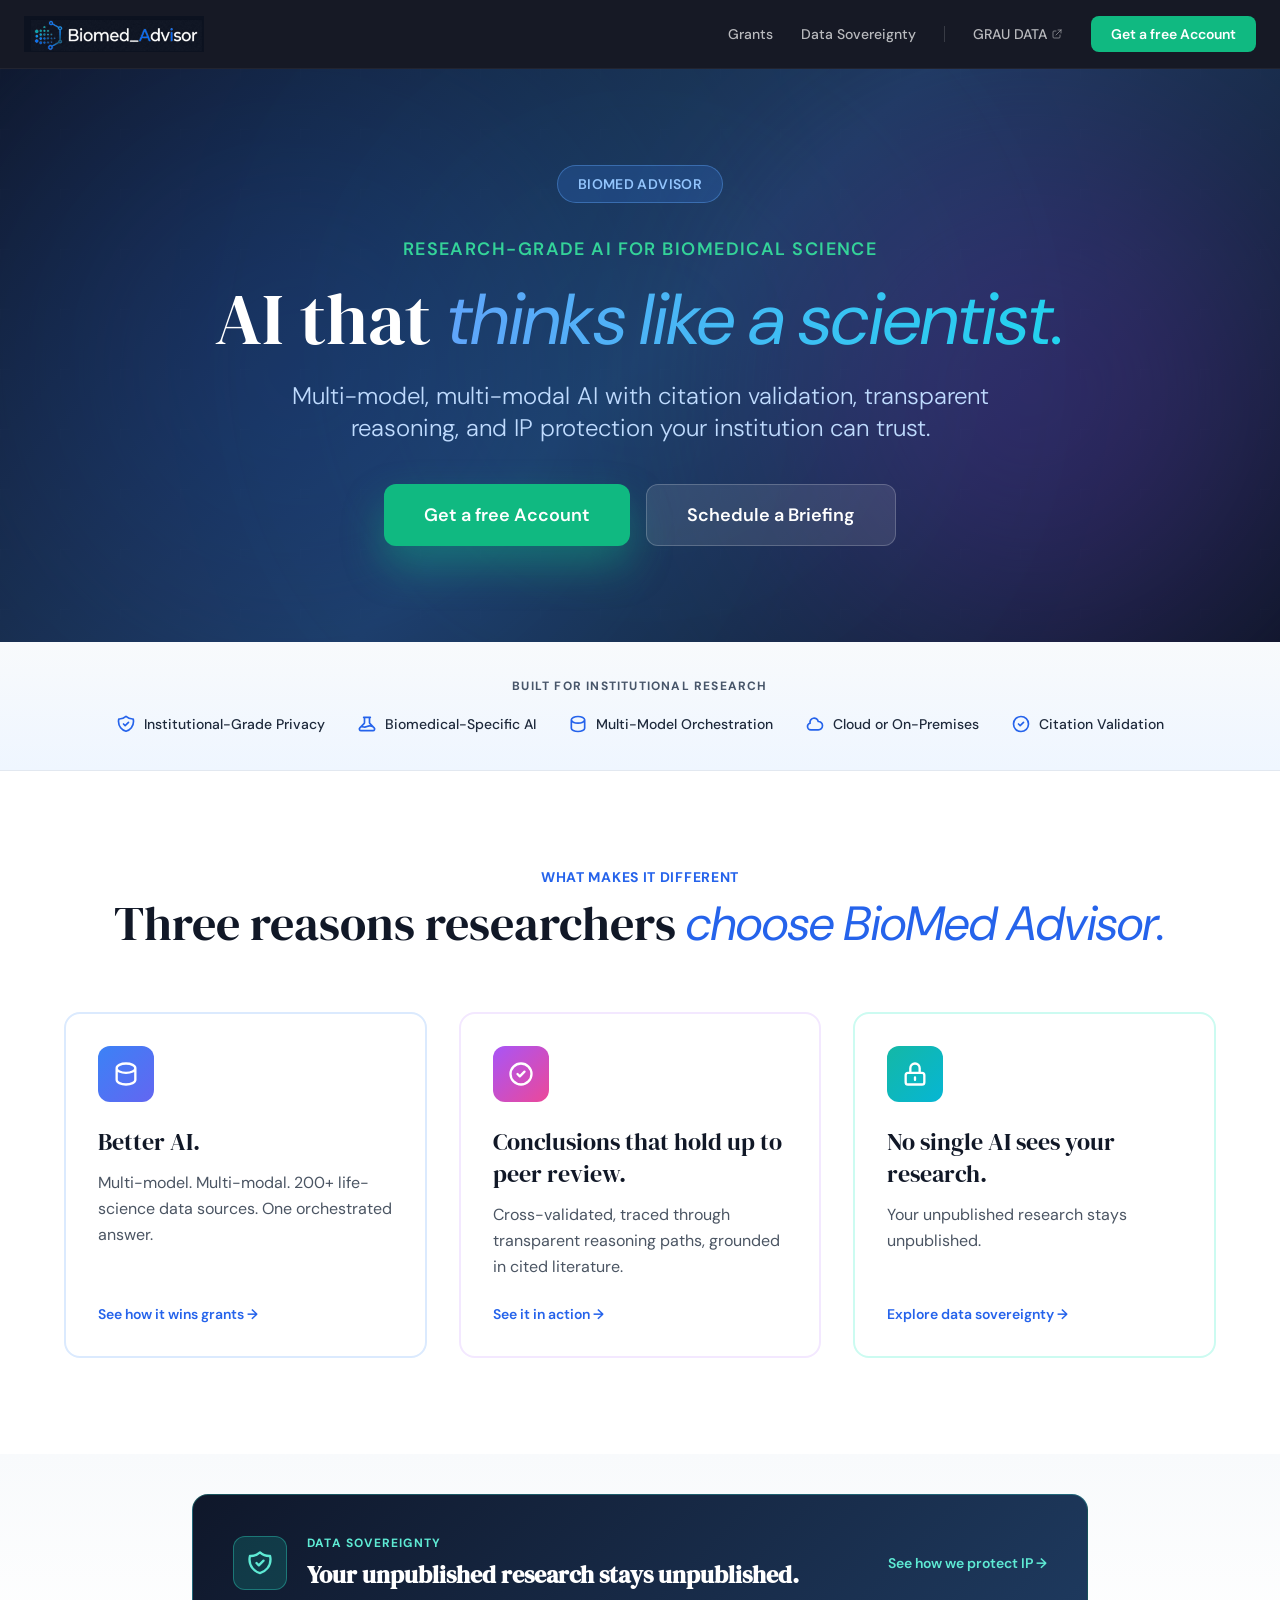
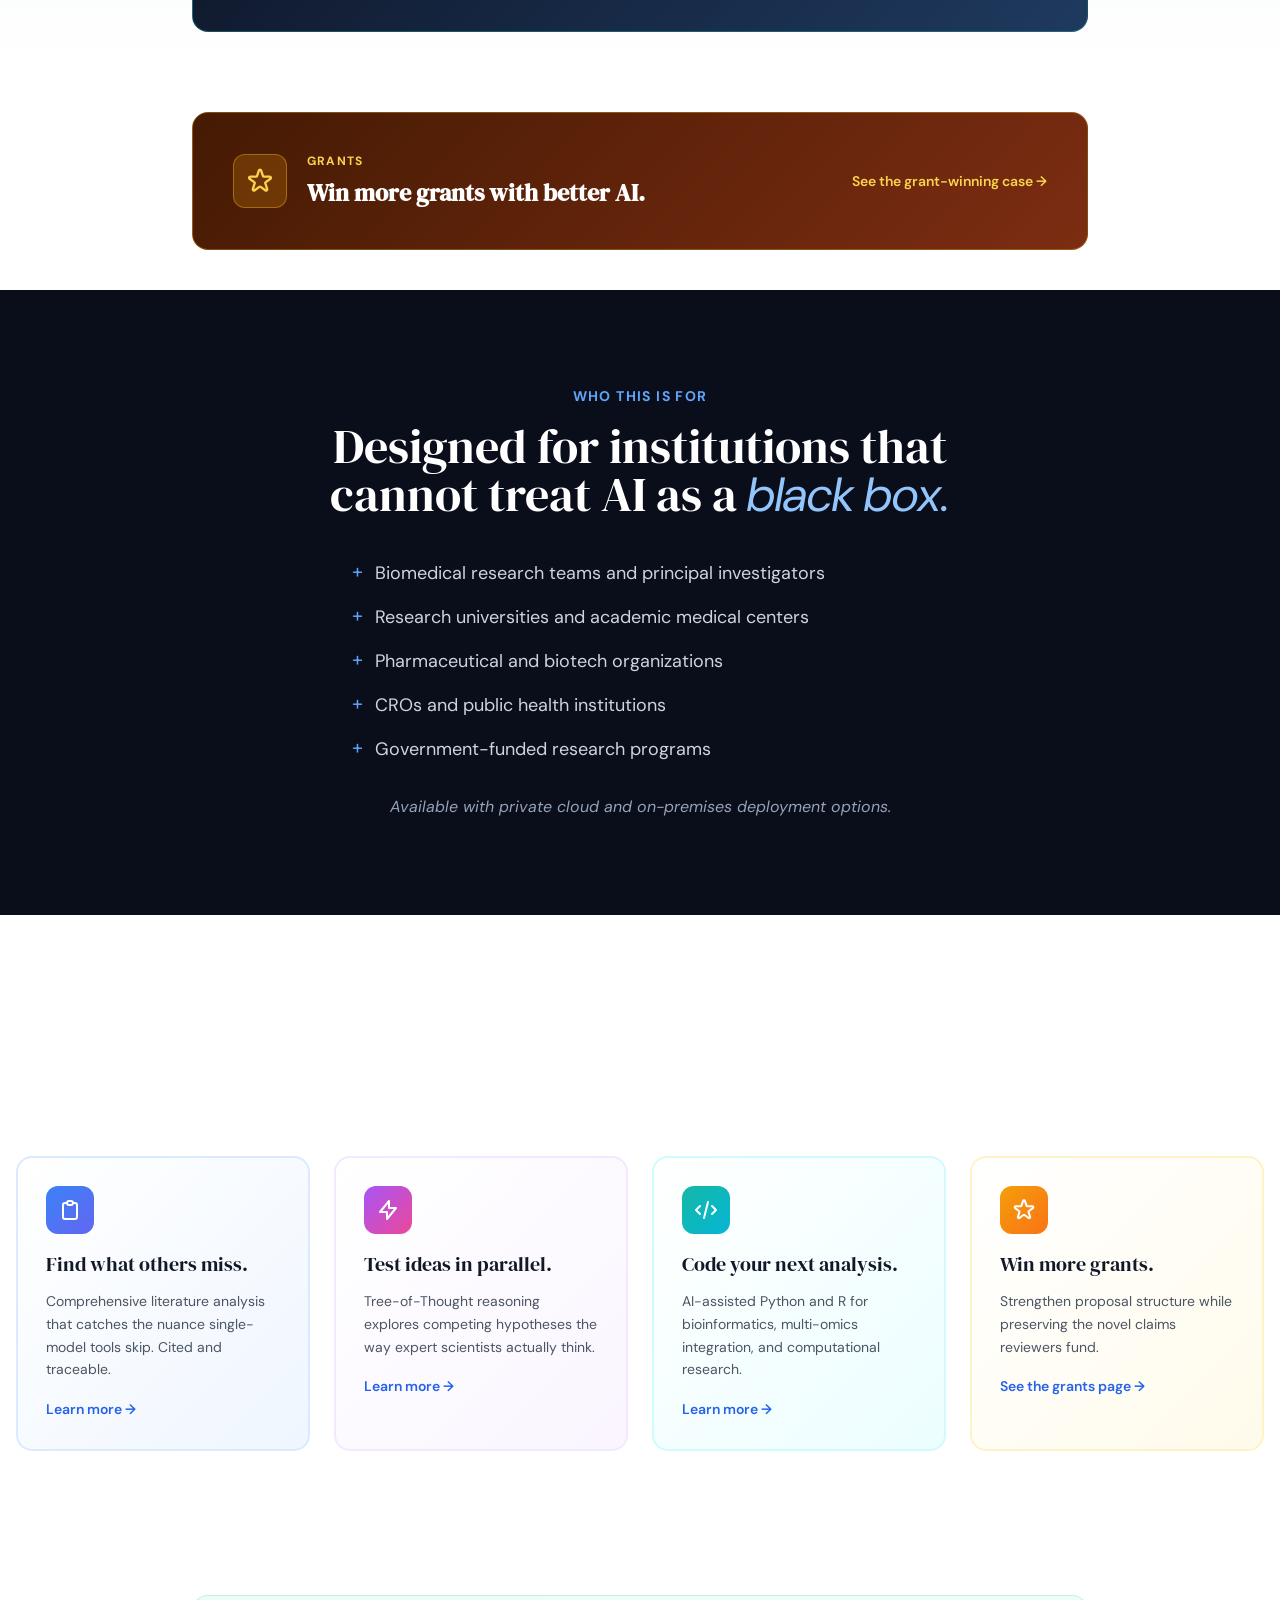
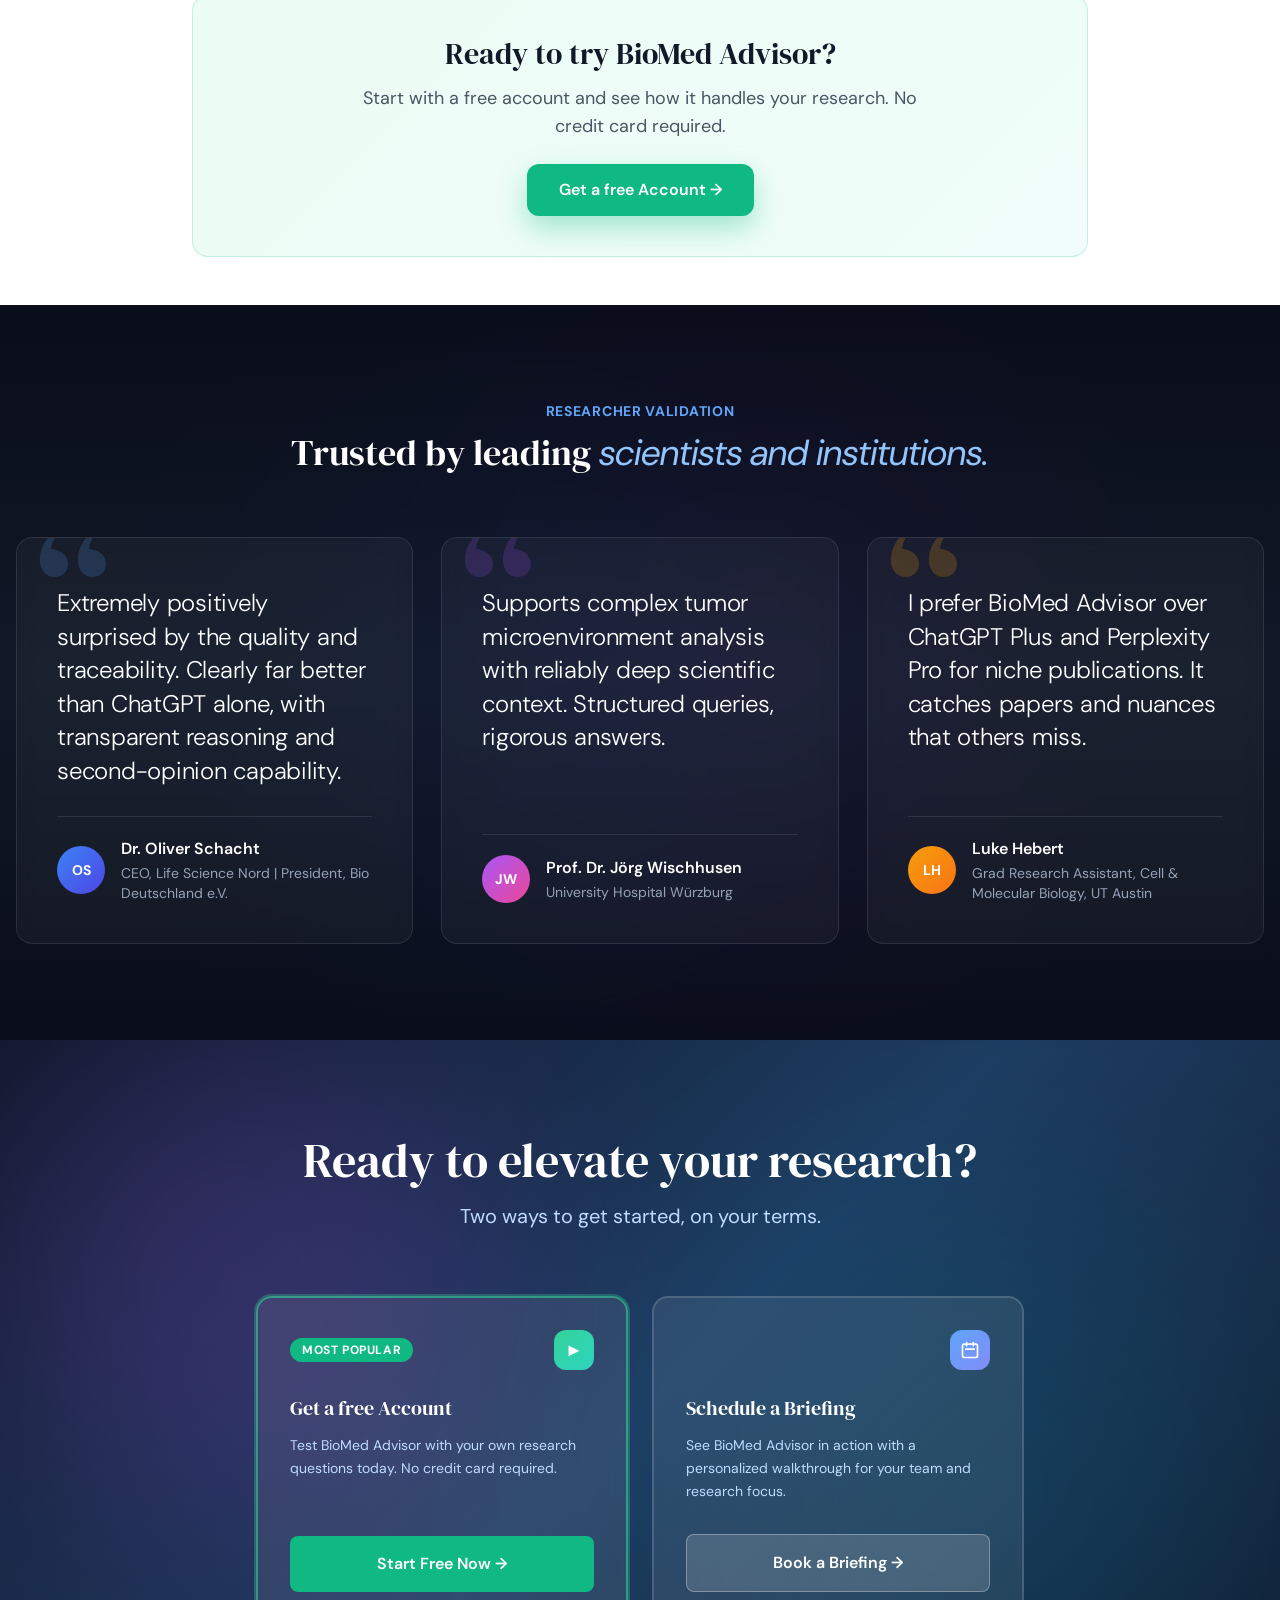
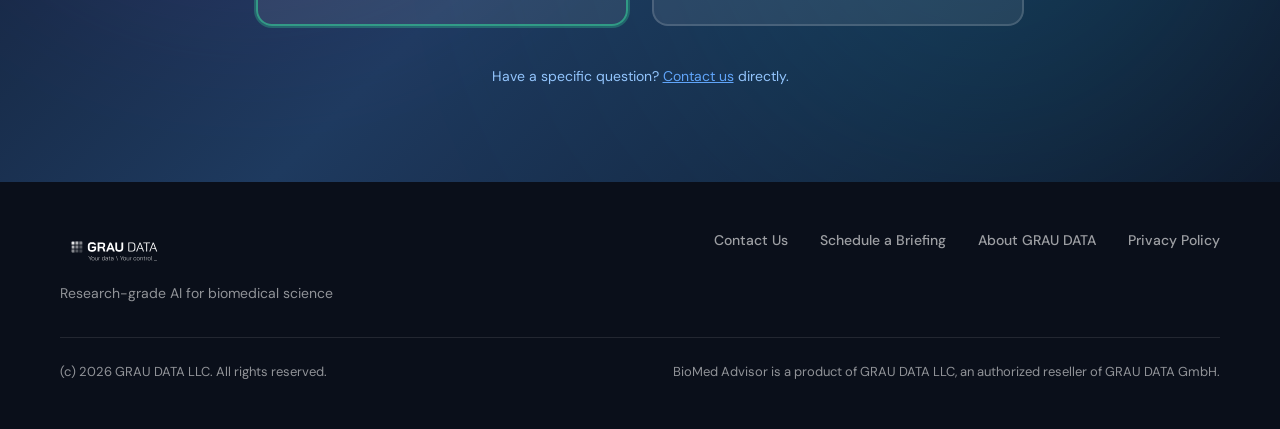
==== commit 68b0ab0c: "Add files via upload" ====
--- a/index.html
+++ b/index.html
@@ -3,90 +3,45 @@
 <head>
 <meta charset="UTF-8"/>
 <meta name="viewport" content="width=device-width,initial-scale=1.0"/>
-<title>Data Sovereignty &mdash; BioMed Advisor</title>
-<meta name="description" content="Your research should not train someone else's AI. Five protections that make BioMed Advisor the only AI built for researchers who care about data sovereignty."/>
-<meta property="og:title" content="Data Sovereignty &mdash; BioMed Advisor"/>
-<meta property="og:description" content="Better AI. Not more AI. Private. Verifiable. Data Sovereign."/>
+<title>BioMed Advisor — AI that thinks like a scientist</title>
+<meta name="description" content="Multi-model, multi-modal AI with citation validation, transparent reasoning, and IP protection your institution can trust. A product of GRAU DATA LLC."/>
+<meta property="og:title" content="BioMed Advisor — AI that thinks like a scientist"/>
+<meta property="og:description" content="Research-grade AI for biomedical science. Private. Verifiable. Data Sovereign."/>
 <meta property="og:type" content="website"/>
-<meta property="og:url" content="https://biomedadvisor.com/data-sovereignty"/>
+<meta property="og:url" content="https://biomedadvisor.com"/>
 <link rel="stylesheet" href="/styles.css"/>
 <link rel="preconnect" href="https://fonts.googleapis.com"/>
 <link rel="preconnect" href="https://fonts.gstatic.com" crossorigin/>
 <link href="https://fonts.googleapis.com/css2?family=DM+Sans:ital,wght@0,300;0,400;0,500;0,600;0,700;1,400&family=DM+Serif+Display:ital@0;1&display=swap" rel="stylesheet"/>
 <style>
-*{font-family:'DM Sans',system-ui,sans-serif;box-sizing:border-box;margin:0;padding:0;}
-body{background:#0a0d1a;color:#fff;overflow-x:hidden;}
-h1,h2,h3,h4{font-family:'DM Sans',system-ui,sans-serif;}
-.reveal,.reveal-left,.reveal-right{opacity:1;transform:none;transition:opacity 0.6s ease,transform 0.6s ease;}
-.reveal.animate{opacity:0;transform:translateY(30px);}
+*{font-family:'DM Sans',sans-serif;box-sizing:border-box;margin:0;padding:0;}
+h1,h2,h3{font-family:'DM Serif Display',serif;font-weight:400;}
+body{overflow-x:hidden;background:white;}
+.reveal{opacity:1;transform:translateY(0);transition:opacity 0.7s ease,transform 0.7s ease;}
+.reveal.animate{opacity:0;transform:translateY(40px);}
 .reveal.animate.visible{opacity:1;transform:translateY(0);}
-.reveal-left.animate{opacity:0;transform:translateX(-30px);}
-.reveal-left.animate.visible{opacity:1;transform:translateX(0);}
-.reveal-right.animate{opacity:0;transform:translateX(30px);}
-.reveal-right.animate.visible{opacity:1;transform:translateX(0);}
-.delay-1{transition-delay:.1s;}.delay-2{transition-delay:.2s;}.delay-3{transition-delay:.3s;}
-.btn-primary{background:#3b82f6;color:#fff;border:none;padding:14px 32px;border-radius:10px;font-weight:600;font-size:16px;cursor:pointer;transition:background 0.15s,transform 0.15s;display:inline-flex;align-items:center;justify-content:center;text-decoration:none;}
-.btn-primary:hover{background:#2563eb;}
-.btn-primary:active{transform:translateY(1px);}
-.btn-secondary{background:transparent;color:#fff;border:1px solid #475569;padding:14px 32px;border-radius:10px;font-weight:600;font-size:16px;cursor:pointer;transition:border-color 0.15s,color 0.15s;display:inline-flex;align-items:center;justify-content:center;text-decoration:none;}
-.btn-secondary:hover{border-color:#93c5fd;color:#93c5fd;}
-.eyebrow{font-size:13px;font-weight:700;letter-spacing:0.12em;color:#60a5fa;text-transform:uppercase;}
-.eyebrow-purple{font-size:13px;font-weight:700;letter-spacing:0.12em;color:#a78bfa;text-transform:uppercase;}
-.section-title{font-size:42px;font-weight:700;letter-spacing:-0.01em;line-height:1.15;}
-@media(max-width:900px){.section-title{font-size:30px !important;}.hero-title{font-size:40px !important;}}
-.hero-title{font-size:56px;font-weight:700;line-height:1.1;letter-spacing:-0.02em;}
-.lead{font-size:19px;color:#cbd5e1;line-height:1.65;}
-.compare-table{width:100%;border-collapse:separate;border-spacing:0;background:rgba(255,255,255,0.02);border:1px solid rgba(255,255,255,0.1);border-radius:20px;overflow:hidden;box-shadow:0 20px 60px rgba(0,0,0,0.4);}
-.compare-table thead tr{background:linear-gradient(180deg,rgba(255,255,255,0.06) 0%,rgba(255,255,255,0.02) 100%);}
-.compare-table th{padding:28px 28px;text-align:left;font-size:14px;letter-spacing:0.14em;text-transform:uppercase;font-weight:800;border-bottom:2px solid rgba(255,255,255,0.1);}
-.compare-table th.feature-head{color:#94a3b8;font-size:13px;}
-.compare-table th.bma{color:#86efac;font-size:18px;letter-spacing:0.06em;}
-.compare-table th.trad{color:#fca5a5;font-size:18px;letter-spacing:0.06em;}
-.compare-table th.bma::before{content:"\2713  ";font-size:16px;}
-.compare-table th.trad::before{content:"\2715  ";font-size:16px;}
-.compare-table td{padding:24px 28px;font-size:16px;border-bottom:1px solid rgba(255,255,255,0.06);vertical-align:middle;line-height:1.45;}
-.compare-table tr:last-child td{border-bottom:none;}
-.compare-table td.feature{font-weight:700;color:#fff;width:30%;font-size:17px;letter-spacing:-0.01em;}
-.compare-table td.bma-cell{color:#bbf7d0;font-weight:500;background:rgba(34,197,94,0.04);position:relative;}
-.compare-table td.bma-cell::before{content:"\2713";color:#86efac;font-weight:700;margin-right:12px;font-size:18px;display:inline-block;}
-.compare-table td.trad-cell{color:#fca5a5;font-weight:500;background:rgba(239,68,68,0.04);position:relative;}
-.compare-table td.trad-cell::before{content:"\2715";color:#fca5a5;font-weight:700;margin-right:12px;font-size:18px;display:inline-block;opacity:0.7;}
-.compare-table tbody tr{transition:background 0.15s;}
-.compare-table tbody tr:hover{background:rgba(255,255,255,0.015);}
-.compare-table tbody tr:hover td.bma-cell{background:rgba(34,197,94,0.07);}
-.compare-table tbody tr:hover td.trad-cell{background:rgba(239,68,68,0.07);}
-@media(max-width:700px){
-  .compare-table th,.compare-table td{padding:16px 14px;font-size:13px;}
-  .compare-table th.bma,.compare-table th.trad{font-size:14px;}
-  .compare-table td.feature{font-size:14px;width:34%;}
-  .compare-table td.bma-cell::before,.compare-table td.trad-cell::before{margin-right:6px;font-size:14px;}
-}
-.pillar-row{display:grid;grid-template-columns:1fr 1fr;gap:48px;align-items:center;margin-bottom:80px;}
-@media(max-width:900px){.pillar-row{grid-template-columns:1fr;gap:32px;margin-bottom:56px;}}
-.pillar-row.reverse > div:first-child{order:2;}
-.pillar-row.reverse > div:last-child{order:1;}
-@media(max-width:900px){.pillar-row.reverse > div:first-child,.pillar-row.reverse > div:last-child{order:initial;}}
-.pillar-img{width:100%;border-radius:16px;border:1px solid rgba(255,255,255,0.08);display:block;}
-.pillar-card{background:rgba(59,130,246,0.04);border:1px solid rgba(59,130,246,0.15);border-radius:20px;padding:48px;margin-bottom:24px;}
-@media(max-width:700px){.pillar-card{padding:32px 24px;}}
-.pillar-sovereign{background:linear-gradient(135deg,rgba(139,92,246,0.08) 0%,rgba(59,130,246,0.08) 100%);border:1px solid rgba(139,92,246,0.3);border-radius:20px;padding:48px;}
-@media(max-width:700px){.pillar-sovereign{padding:32px 24px;}}
-.compliance-grid{display:grid;grid-template-columns:1fr 1fr;gap:16px;}
-@media(max-width:900px){.compliance-grid{grid-template-columns:1fr;}}
-.compliance-card{background:rgba(255,255,255,0.025);border:1px solid rgba(255,255,255,0.08);border-radius:12px;padding:24px;display:flex;gap:14px;}
-.compliance-check{flex-shrink:0;width:26px;height:26px;border-radius:9999px;background:rgba(34,197,94,0.15);border:1px solid rgba(34,197,94,0.4);color:#86efac;display:flex;align-items:center;justify-content:center;font-weight:700;font-size:13px;}
-.audience-list{max-width:760px;margin:0 auto;padding-left:20px;color:#cbd5e1;line-height:2;font-size:17px;column-count:2;column-gap:48px;}
-@media(max-width:700px){.audience-list{column-count:1;font-size:15px;}}
-.kicker-trio{display:flex;justify-content:center;flex-wrap:wrap;gap:12px 32px;font-size:15px;font-weight:600;color:#fbbf24;letter-spacing:0.02em;}
-.kicker-divider{color:#475569;}
-.section{padding:120px 24px;}
-@media(max-width:900px){.section{padding:80px 20px;}}
+.delay-1{transition-delay:.1s;}.delay-2{transition-delay:.2s;}.delay-3{transition-delay:.3s;}.delay-4{transition-delay:.4s;}
+@keyframes glowPulse{0%,100%{opacity:.2}50%{opacity:.4}}
+.glow-pulse{animation:glowPulse 4s ease-in-out infinite;}
+.glow-pulse-delayed{animation:glowPulse 4s ease-in-out infinite 1s;}
+.feature-card{transition:transform 0.3s ease,box-shadow 0.3s ease,border-color 0.3s ease;}
+.feature-card:hover{transform:translateY(-4px);box-shadow:0 25px 50px -12px rgba(0,0,0,0.12);}
+.uc-card{transition:transform 0.2s ease,box-shadow 0.2s ease;}
+.uc-card:hover{transform:translateY(-4px);box-shadow:0 12px 32px rgba(0,0,0,0.08);}
+.testimonial-card{transition:box-shadow 0.3s ease;}
+.testimonial-card:hover{box-shadow:0 20px 40px -8px rgba(0,0,0,0.1);}
+.grid-bg{background-image:url("data:image/svg+xml,%3Csvg width='60' height='60' xmlns='http://www.w3.org/2000/svg'%3E%3Cdefs%3E%3Cpattern id='grid' width='60' height='60' patternUnits='userSpaceOnUse'%3E%3Cpath d='M 10 0 L 0 0 0 10' fill='none' stroke='white' stroke-width='0.5' opacity='0.1'/%3E%3C/pattern%3E%3C/defs%3E%3Crect width='100%25' height='100%25' fill='url(%23grid)'/%3E%3C/svg%3E");}
 .nav-link{transition:color 0.15s;}
 .nav-link:hover{color:#fff;}
 .mobile-menu{display:none;}
 .mobile-menu.open{display:flex;}
-@media(max-width:767px){.desktop-nav{display:none;}.mobile-toggle{display:flex;}}
-@media(min-width:768px){.mobile-toggle{display:none;}}
+@media(max-width:767px){
+  .desktop-nav{display:none;}
+  .mobile-toggle{display:flex;}
+}
+@media(min-width:768px){
+  .mobile-toggle{display:none;}
+}
 </style>
 </head>
 <body>
@@ -97,9 +52,11 @@
     <a href="/" class="flex items-center no-underline">
       <img src="/assets/bma-logo.png" alt="BioMed Advisor" style="height:36px;width:auto;display:block;"/>
     </a>
+
+    <!-- Desktop nav -->
     <div class="desktop-nav hidden md:flex items-center gap-7">
       <a href="/grants" class="nav-link text-sm font-medium text-white/70 no-underline">Grants</a>
-      <a href="/data-sovereignty" class="nav-link text-sm font-semibold text-white no-underline">Data Sovereignty</a>
+      <a href="/data-sovereignty" class="nav-link text-sm font-medium text-white/70 no-underline">Data Sovereignty</a>
       <span class="w-px h-4 bg-white/15"></span>
       <a href="https://us.graudata.com" target="_blank" rel="noopener" class="nav-link text-sm font-medium text-white/70 no-underline inline-flex items-center gap-1">
         GRAU DATA
@@ -107,13 +64,17 @@
       </a>
       <button onclick="openAccountModal()" class="text-sm font-semibold text-white px-5 py-2 rounded-lg" style="background:#10b981;border:none;cursor:pointer;">Get a free Account</button>
     </div>
+
+    <!-- Mobile toggle -->
     <button class="mobile-toggle md:hidden text-white" onclick="toggleMobileMenu()" aria-label="Toggle menu">
       <svg class="w-6 h-6" fill="none" viewBox="0 0 24 24" stroke="currentColor"><path stroke-linecap="round" stroke-linejoin="round" stroke-width="2" d="M4 6h16M4 12h16M4 18h16"/></svg>
     </button>
   </div>
+
+  <!-- Mobile menu -->
   <div id="mobile-menu" class="mobile-menu md:hidden flex-col gap-1 px-6 pb-4" style="background:rgba(10,13,26,0.98);">
     <a href="/grants" class="text-base font-medium text-white/80 py-3 no-underline border-b border-white/5">Grants</a>
-    <a href="/data-sovereignty" class="text-base font-semibold text-white py-3 no-underline border-b border-white/5">Data Sovereignty</a>
+    <a href="/data-sovereignty" class="text-base font-medium text-white/80 py-3 no-underline border-b border-white/5">Data Sovereignty</a>
     <a href="https://us.graudata.com" target="_blank" rel="noopener" class="text-base font-medium text-white/80 py-3 no-underline border-b border-white/5 inline-flex items-center gap-1">
       GRAU DATA
       <svg class="w-3 h-3 opacity-60" fill="none" viewBox="0 0 24 24" stroke="currentColor"><path stroke-linecap="round" stroke-linejoin="round" stroke-width="2" d="M10 6H6a2 2 0 00-2 2v10a2 2 0 002 2h10a2 2 0 002-2v-4M14 4h6m0 0v6m0-6L10 14"/></svg>
@@ -123,286 +84,297 @@
 </nav>
 
 <!-- HERO -->
-<section class="section" style="padding:140px 24px 100px;text-align:center;background:linear-gradient(180deg,#0a0d1a 0%,#111827 100%);">
-  <div style="max-width:980px;margin:0 auto;">
-    <div class="reveal" style="display:inline-flex;align-items:center;gap:8px;background:rgba(59,130,246,0.1);border:1px solid rgba(59,130,246,0.3);border-radius:9999px;padding:8px 20px;font-size:13px;font-weight:600;margin-bottom:32px;color:#93c5fd;letter-spacing:0.04em;">
-      IP AND DATA PROTECTION BY DESIGN
-    </div>
-    <div class="reveal delay-1" style="font-size:22px;font-weight:500;color:#93c5fd;margin-bottom:16px;">Better AI. Not more AI.</div>
-    <h1 class="hero-title reveal delay-1" style="margin:0 auto 28px;max-width:920px;">
-      Your research should not train someone else's AI.
+<section class="relative flex items-center px-4 py-24 overflow-hidden" style="background:linear-gradient(135deg,#0f172a,#1e3a5f,#0f172a);">
+  <div class="absolute inset-0 pointer-events-none">
+    <div class="absolute top-0 left-0 w-[600px] h-[600px] bg-blue-600 rounded-full glow-pulse" style="filter:blur(140px);opacity:0.2;"></div>
+    <div class="absolute bottom-0 right-0 w-[500px] h-[500px] bg-purple-600 rounded-full glow-pulse-delayed" style="filter:blur(120px);opacity:0.2;"></div>
+    <div class="absolute top-1/2 left-1/2 -translate-x-1/2 -translate-y-1/2 w-[400px] h-[400px] bg-cyan-500 rounded-full" style="filter:blur(160px);opacity:0.1;"></div>
+  </div>
+  <div class="absolute inset-0 grid-bg opacity-20"></div>
+  <div class="max-w-6xl mx-auto relative z-10 text-center w-full">
+    <div class="reveal inline-flex items-center gap-2 rounded-full px-5 py-2 mb-8" style="background:rgba(59,130,246,0.2);border:1px solid rgba(96,165,250,0.4);">
+      <span class="text-blue-300 text-sm font-semibold tracking-wide uppercase">BioMed Advisor</span>
+    </div>
+    <p class="reveal delay-1 text-base md:text-lg text-emerald-400 font-semibold tracking-wider uppercase mb-5" style="letter-spacing:0.08em;">Research-Grade AI for Biomedical Science</p>
+    <h1 class="reveal delay-1 text-5xl md:text-7xl text-white mb-6 leading-tight">
+      AI that <span class="italic" style="background:linear-gradient(90deg,#60a5fa,#22d3ee);-webkit-background-clip:text;-webkit-text-fill-color:transparent;">thinks like a scientist.</span>
     </h1>
-    <p class="lead reveal delay-2" style="font-size:20px;max-width:760px;margin:0 auto 36px;">
-      Most AI tools were not built for researchers who care about data sovereignty. BioMed Advisor was.
+    <p class="reveal delay-2 text-xl md:text-2xl text-blue-200 max-w-3xl mx-auto mb-10 leading-relaxed font-light">
+      Multi-model, multi-modal AI with citation validation, transparent reasoning, and IP protection your institution can trust.
     </p>
-    <div class="reveal delay-2 kicker-trio" style="margin-bottom:48px;">
-      <span>Private</span>
-      <span class="kicker-divider">/</span>
-      <span>Verifiable</span>
-      <span class="kicker-divider">/</span>
-      <span>Data Sovereign</span>
-    </div>
-    <div class="reveal delay-3" style="display:flex;gap:16px;justify-content:center;flex-wrap:wrap;">
-      <button onclick="openAccountModal()" class="btn-primary">Get a free Account</button>
-      <a href="https://tidycal.com/graudata/30-minute-meeting-1dleel9" target="_blank" rel="noopener" class="btn-secondary">Schedule a Briefing</a>
-    </div>
-  </div>
-</section>
-
-<!-- AUDIENCE -->
-<section class="section" style="padding:80px 24px;background:#0a0d1a;border-top:1px solid rgba(255,255,255,0.05);">
-  <div style="max-width:1100px;margin:0 auto;">
-    <div class="reveal" style="text-align:center;margin-bottom:40px;">
-      <span class="eyebrow">WHO THIS IS FOR</span>
-      <h2 class="section-title" style="margin:16px 0 0;font-size:36px;">Designed for institutions that cannot treat AI as a black box.</h2>
-    </div>
-    <ul class="audience-list reveal delay-1">
-      <li>Biomedical research teams and principal investigators</li>
-      <li>Research universities and academic medical centers</li>
-      <li>Pharmaceutical and life sciences organizations</li>
-      <li>CROs and public health organizations</li>
-      <li>Government-funded research programs</li>
+    <div class="reveal delay-3 flex flex-col sm:flex-row gap-4 justify-center">
+      <button onclick="openAccountModal()" class="inline-flex items-center justify-center gap-2 text-white font-semibold text-lg px-10 py-4 rounded-xl" style="background:#10b981;box-shadow:0 20px 40px rgba(16,185,129,0.4);border:none;cursor:pointer;">
+        Get a free Account
+      </button>
+      <a href="https://tidycal.com/graudata/30-minute-meeting-1dleel9" target="_blank" rel="noopener" class="inline-flex items-center justify-center gap-2 text-white font-semibold text-lg px-10 py-4 rounded-xl no-underline" style="background:rgba(255,255,255,0.1);border:1px solid rgba(255,255,255,0.2);">
+        Schedule a Briefing
+      </a>
+    </div>
+  </div>
+</section>
+
+<!-- TRUST BAR -->
+<section class="py-9 px-6" style="background:linear-gradient(180deg,#f8fafc 0%,#eff6ff 100%);border-bottom:1px solid #e2e8f0;">
+  <div class="max-w-7xl mx-auto">
+    <p class="reveal text-center text-xs font-bold tracking-widest uppercase text-slate-600 mb-5">Built for Institutional Research</p>
+    <div class="reveal flex flex-wrap justify-center gap-x-8 gap-y-3 text-sm font-medium text-slate-800">
+      <div class="flex items-center gap-2"><svg class="w-5 h-5 text-blue-600" fill="none" viewBox="0 0 24 24" stroke="currentColor"><path stroke-linecap="round" stroke-linejoin="round" stroke-width="2" d="M9 12l2 2 4-4m5.618-4.016A11.955 11.955 0 0112 2.944a11.955 11.955 0 01-8.618 3.04A12.02 12.02 0 003 9c0 5.591 3.824 10.29 9 11.622 5.176-1.332 9-6.03 9-11.622 0-1.042-.133-2.052-.382-3.016z"/></svg><span>Institutional-Grade Privacy</span></div>
+      <div class="flex items-center gap-2"><svg class="w-5 h-5 text-blue-600" fill="none" viewBox="0 0 24 24" stroke="currentColor"><path stroke-linecap="round" stroke-linejoin="round" stroke-width="2" d="M19.428 15.428a2 2 0 00-1.022-.547l-2.387-.477a6 6 0 00-3.86.517l-.318.158a6 6 0 01-3.86.517L6.05 15.21a2 2 0 00-1.806.547M8 4h8l-1 1v5.172a2 2 0 00.586 1.414l5 5c1.26 1.26.367 3.414-1.415 3.414H4.828c-1.782 0-2.674-2.154-1.414-3.414l5-5A2 2 0 009 10.172V5L8 4z"/></svg><span>Biomedical-Specific AI</span></div>
+      <div class="flex items-center gap-2"><svg class="w-5 h-5 text-blue-600" fill="none" viewBox="0 0 24 24" stroke="currentColor"><path stroke-linecap="round" stroke-linejoin="round" stroke-width="2" d="M4 7v10c0 2.21 3.582 4 8 4s8-1.79 8-4V7M4 7c0 2.21 3.582 4 8 4s8-1.79 8-4M4 7c0-2.21 3.582-4 8-4s8 1.79 8 4"/></svg><span>Multi-Model Orchestration</span></div>
+      <div class="flex items-center gap-2"><svg class="w-5 h-5 text-blue-600" fill="none" viewBox="0 0 24 24" stroke="currentColor"><path stroke-linecap="round" stroke-linejoin="round" stroke-width="2" d="M3 15a4 4 0 004 4h9a5 5 0 10-.1-9.999 5.002 5.002 0 10-9.78 2.096A4.001 4.001 0 003 15z"/></svg><span>Cloud or On-Premises</span></div>
+      <div class="flex items-center gap-2"><svg class="w-5 h-5 text-blue-600" fill="none" viewBox="0 0 24 24" stroke="currentColor"><path stroke-linecap="round" stroke-linejoin="round" stroke-width="2" d="M9 12l2 2 4-4m6 2a9 9 0 11-18 0 9 9 0 0118 0z"/></svg><span>Citation Validation</span></div>
+    </div>
+  </div>
+</section>
+
+<!-- THREE FEATURE HOOKS -->
+<section class="py-24 px-4 bg-white">
+  <div class="max-w-6xl mx-auto">
+    <div class="reveal text-center mb-16">
+      <p class="text-sm font-bold tracking-wider uppercase text-blue-600 mb-3">What Makes It Different</p>
+      <h2 class="text-4xl md:text-5xl text-gray-900 mb-4">Three reasons researchers <span class="italic text-blue-600">choose BioMed Advisor.</span></h2>
+    </div>
+    <div class="grid md:grid-cols-3 gap-8">
+      <a href="/grants" class="feature-card no-underline">
+        <div class="bg-white border-2 border-blue-100 rounded-2xl p-8 h-full flex flex-col">
+          <div class="w-14 h-14 rounded-xl flex items-center justify-center mb-6" style="background:linear-gradient(135deg,#3b82f6,#6366f1);">
+            <svg class="w-7 h-7 text-white" fill="none" viewBox="0 0 24 24" stroke="currentColor"><path stroke-linecap="round" stroke-linejoin="round" stroke-width="2" d="M4 7v10c0 2.21 3.582 4 8 4s8-1.79 8-4V7M4 7c0 2.21 3.582 4 8 4s8-1.79 8-4M4 7c0-2.21 3.582-4 8-4s8 1.79 8 4"/></svg>
+          </div>
+          <h3 class="text-2xl text-gray-900 mb-3">Better AI.</h3>
+          <p class="text-gray-600 leading-relaxed flex-grow mb-6">Multi-model. Multi-modal. 200+ life-science data sources. One orchestrated answer.</p>
+          <span class="text-blue-600 font-semibold text-sm">See how it wins grants &rarr;</span>
+        </div>
+      </a>
+      <a href="/grants" class="feature-card no-underline">
+        <div class="bg-white border-2 border-purple-100 rounded-2xl p-8 h-full flex flex-col">
+          <div class="w-14 h-14 rounded-xl flex items-center justify-center mb-6" style="background:linear-gradient(135deg,#a855f7,#ec4899);">
+            <svg class="w-7 h-7 text-white" fill="none" viewBox="0 0 24 24" stroke="currentColor"><path stroke-linecap="round" stroke-linejoin="round" stroke-width="2" d="M9 12l2 2 4-4m6 2a9 9 0 11-18 0 9 9 0 0118 0z"/></svg>
+          </div>
+          <h3 class="text-2xl text-gray-900 mb-3">Conclusions that hold up to peer review.</h3>
+          <p class="text-gray-600 leading-relaxed flex-grow mb-6">Cross-validated, traced through transparent reasoning paths, grounded in cited literature.</p>
+          <span class="text-blue-600 font-semibold text-sm">See it in action &rarr;</span>
+        </div>
+      </a>
+      <a href="/data-sovereignty" class="feature-card no-underline">
+        <div class="bg-white border-2 border-teal-100 rounded-2xl p-8 h-full flex flex-col">
+          <div class="w-14 h-14 rounded-xl flex items-center justify-center mb-6" style="background:linear-gradient(135deg,#14b8a6,#06b6d4);">
+            <svg class="w-7 h-7 text-white" fill="none" viewBox="0 0 24 24" stroke="currentColor"><path stroke-linecap="round" stroke-linejoin="round" stroke-width="2" d="M12 15v2m-6 4h12a2 2 0 002-2v-6a2 2 0 00-2-2H6a2 2 0 00-2 2v6a2 2 0 002 2zm10-10V7a4 4 0 00-8 0v4h8z"/></svg>
+          </div>
+          <h3 class="text-2xl text-gray-900 mb-3">No single AI sees your research.</h3>
+          <p class="text-gray-600 leading-relaxed flex-grow mb-6">Your unpublished research stays unpublished.</p>
+          <span class="text-blue-600 font-semibold text-sm">Explore data sovereignty &rarr;</span>
+        </div>
+      </a>
+    </div>
+  </div>
+</section>
+
+<!-- DATA SOVEREIGNTY TEASER (slim banner) -->
+<section class="py-10 px-4 bg-gradient-to-b from-slate-50 to-white">
+  <div class="max-w-4xl mx-auto">
+    <a href="/data-sovereignty" class="reveal block no-underline group">
+      <div class="rounded-2xl p-8 md:p-10 transition-all duration-200 hover:shadow-2xl" style="background:linear-gradient(135deg,#0f172a,#1e3a5f);border:1px solid rgba(45,212,191,0.3);">
+        <div class="flex items-center justify-between gap-6 flex-wrap">
+          <div class="flex items-center gap-5">
+            <div class="bg-teal-500/20 border border-teal-400/40 p-3 rounded-xl flex-shrink-0">
+              <svg class="w-7 h-7 text-teal-300" fill="none" viewBox="0 0 24 24" stroke="currentColor"><path stroke-linecap="round" stroke-linejoin="round" stroke-width="2" d="M9 12l2 2 4-4m5.618-4.016A11.955 11.955 0 0112 2.944a11.955 11.955 0 01-8.618 3.04A12.02 12.02 0 003 9c0 5.591 3.824 10.29 9 11.622 5.176-1.332 9-6.03 9-11.622 0-1.042-.133-2.052-.382-3.016z"/></svg>
+            </div>
+            <div>
+              <p class="text-xs font-bold tracking-widest uppercase text-teal-300 mb-2">Data Sovereignty</p>
+              <h3 class="text-xl md:text-2xl font-semibold text-white leading-tight">Your unpublished research stays unpublished.</h3>
+            </div>
+          </div>
+          <span class="text-teal-300 font-semibold text-sm flex items-center gap-2 group-hover:gap-3 transition-all">See how we protect IP &rarr;</span>
+        </div>
+      </div>
+    </a>
+  </div>
+</section>
+
+<!-- GRANTS TEASER (slim banner — mirrors Data Sovereignty) -->
+<section class="py-10 px-4 bg-white">
+  <div class="max-w-4xl mx-auto">
+    <a href="/grants" class="reveal block no-underline group">
+      <div class="rounded-2xl p-8 md:p-10 transition-all duration-200 hover:shadow-2xl" style="background:linear-gradient(135deg,#451a03,#7c2d12);border:1px solid rgba(251,191,36,0.3);">
+        <div class="flex items-center justify-between gap-6 flex-wrap">
+          <div class="flex items-center gap-5">
+            <div class="bg-amber-500/20 border border-amber-400/40 p-3 rounded-xl flex-shrink-0">
+              <svg class="w-7 h-7 text-amber-300" fill="none" viewBox="0 0 24 24" stroke="currentColor"><path stroke-linecap="round" stroke-linejoin="round" stroke-width="2" d="M11.049 2.927c.3-.921 1.603-.921 1.902 0l1.519 4.674a1 1 0 00.95.69h4.915c.969 0 1.371 1.24.588 1.81l-3.976 2.888a1 1 0 00-.363 1.118l1.518 4.674c.3.922-.755 1.688-1.538 1.118l-3.976-2.888a1 1 0 00-1.176 0l-3.976 2.888c-.783.57-1.838-.197-1.538-1.118l1.518-4.674a1 1 0 00-.363-1.118l-3.976-2.888c-.784-.57-.38-1.81.588-1.81h4.914a1 1 0 00.951-.69l1.519-4.674z"/></svg>
+            </div>
+            <div>
+              <p class="text-xs font-bold tracking-widest uppercase text-amber-300 mb-2">Grants</p>
+              <h3 class="text-xl md:text-2xl font-semibold text-white leading-tight">Win more grants with better AI.</h3>
+            </div>
+          </div>
+          <span class="text-amber-300 font-semibold text-sm flex items-center gap-2 group-hover:gap-3 transition-all">See the grant-winning case &rarr;</span>
+        </div>
+      </div>
+    </a>
+  </div>
+</section>
+
+<!-- WHO IT'S FOR -->
+<section class="py-24 px-4" style="background:#0a0d1a;color:#fff;">
+  <div class="max-w-3xl mx-auto text-center">
+    <p class="reveal text-sm font-bold tracking-widest uppercase text-blue-400 mb-4">Who This Is For</p>
+    <h2 class="reveal text-4xl md:text-5xl text-white mb-10">Designed for institutions that cannot treat AI as a <span class="italic text-blue-300">black box.</span></h2>
+    <ul class="reveal text-left max-w-xl mx-auto space-y-4 mb-8">
+      <li class="flex items-start gap-3"><span class="text-blue-400 text-xl flex-shrink-0 leading-tight">+</span><span class="text-lg text-slate-300">Biomedical research teams and principal investigators</span></li>
+      <li class="flex items-start gap-3"><span class="text-blue-400 text-xl flex-shrink-0 leading-tight">+</span><span class="text-lg text-slate-300">Research universities and academic medical centers</span></li>
+      <li class="flex items-start gap-3"><span class="text-blue-400 text-xl flex-shrink-0 leading-tight">+</span><span class="text-lg text-slate-300">Pharmaceutical and biotech organizations</span></li>
+      <li class="flex items-start gap-3"><span class="text-blue-400 text-xl flex-shrink-0 leading-tight">+</span><span class="text-lg text-slate-300">CROs and public health institutions</span></li>
+      <li class="flex items-start gap-3"><span class="text-blue-400 text-xl flex-shrink-0 leading-tight">+</span><span class="text-lg text-slate-300">Government-funded research programs</span></li>
     </ul>
-    <p class="reveal delay-2" style="text-align:center;font-size:15px;color:#94a3b8;font-style:italic;max-width:760px;margin:32px auto 0;line-height:1.6;">Available with private cloud and on-premises deployment for institutions with sovereignty requirements.</p>
-  </div>
-</section>
-
-<!-- TOPOLOGY -->
-<section class="section" style="background:#0a0d1a;border-top:1px solid rgba(255,255,255,0.05);">
-  <div style="max-width:1100px;margin:0 auto;">
-    <div class="reveal" style="text-align:center;margin-bottom:56px;">
-      <span class="eyebrow">ARCHITECTURE</span>
-      <h2 class="section-title" style="margin:16px 0 24px;">AI access designed for data sovereignty.</h2>
-      <p class="lead" style="font-size:18px;max-width:820px;margin:0 auto;">
-        BioMed Advisor is better AI. It protects your data from outside exposure. It masks your identity. You no longer expose your queries directly to the model provider. Your institution gains a control point for policy, governance, and where the system runs.
-      </p>
-    </div>
-    <div class="reveal delay-1" style="overflow-x:auto;">
-      <table class="compare-table">
-        <thead>
-          <tr>
-            <th class="feature-head" style="width:30%;">Capability</th>
-            <th class="bma">BioMed Advisor</th>
-            <th class="trad">Traditional AI Access</th>
-          </tr>
-        </thead>
-        <tbody>
-          <tr>
-            <td class="feature">User identity</td>
-            <td class="bma-cell">Masked behind BioMed Advisor proxy</td>
-            <td class="trad-cell">Vendor-visible accounts and usage</td>
-          </tr>
-          <tr>
-            <td class="feature">Model exposure</td>
-            <td class="bma-cell">Multi-model fragmentation for privacy and quality</td>
-            <td class="trad-cell">Single-model concentration risk</td>
-          </tr>
-          <tr>
-            <td class="feature">Document handling</td>
-            <td class="bma-cell">Secure Document Chat workflow</td>
-            <td class="trad-cell">Uncontrolled document upload behavior</td>
-          </tr>
-          <tr>
-            <td class="feature">Hosting</td>
-            <td class="bma-cell">Private cloud and sovereign hosting options</td>
-            <td class="trad-cell">Unclear jurisdictional exposure</td>
-          </tr>
-          <tr>
-            <td class="feature">Connection</td>
-            <td class="bma-cell">Proxy-mediated AI interaction</td>
-            <td class="trad-cell">Direct user-to-model interaction</td>
-          </tr>
-        </tbody>
-      </table>
-    </div>
-  </div>
-</section>
-
-<!-- FIVE PILLARS INTRO -->
-<section class="section" style="padding:120px 24px 60px;background:#0a0d1a;">
-  <div class="reveal" style="max-width:1100px;margin:0 auto;text-align:center;">
-    <span class="eyebrow">FIVE PROTECTIONS</span>
-    <h2 class="section-title" style="margin:16px 0 24px;">Privacy is not a promise. It's the architecture.</h2>
-    <p class="lead" style="font-size:18px;color:#94a3b8;max-width:760px;margin:0 auto;">
-      Each protection limits what an AI company can see. Together they make it significantly harder for any provider to track your research, identify your team, or piece together what you are working on.
-    </p>
-  </div>
-</section>
-
-<!-- FIVE PILLARS -->
-<section class="section" style="padding:0 24px 120px;background:#0a0d1a;">
-  <div style="max-width:1100px;margin:0 auto;">
-
-    <div class="pillar-row reveal">
-      <div>
-        <div class="eyebrow" style="margin-bottom:12px;">01 / PROXY EFFECT</div>
-        <h3 style="font-size:28px;font-weight:700;margin-bottom:16px;line-height:1.25;">No accounts. No API keys. No direct line to the AI company.</h3>
-        <p style="font-size:16px;color:#cbd5e1;line-height:1.7;margin-bottom:16px;">Your researchers never sign up with OpenAI, Anthropic, or Google. They sign in to BioMed Advisor. We handle the model calls on their behalf, so the AI company never has a record that ties back to your team.</p>
-        <p style="font-size:16px;color:#cbd5e1;line-height:1.7;">As far as the AI company can tell, every request comes from BioMed Advisor. Not from your researcher. Not from your institution. That separation is the first line of defense.</p>
-      </div>
-      <div>
-        <img src="/assets/diagram-proxy.jpg" alt="Proxy architecture diagram: direct researcher-to-AI is insecure; routing through BioMed Advisor proxy is secure" loading="lazy" decoding="async" class="pillar-img"/>
-      </div>
-    </div>
-
-    <div class="pillar-row reverse reveal">
-      <div>
-        <div class="eyebrow" style="margin-bottom:12px;">02 / FRAGMENTATION EFFECT</div>
-        <h3 style="font-size:28px;font-weight:700;margin-bottom:16px;line-height:1.25;">The right model for the question. No one provider sees the whole picture.</h3>
-        <p style="font-size:16px;color:#cbd5e1;line-height:1.7;margin-bottom:16px;">No single AI model is best at everything. BioMed Advisor routes each question to the model best suited for it: chemistry questions to one model, literature synthesis to another, hypothesis work to a third. You get better answers because the right model is doing the work.</p>
-        <p style="font-size:16px;color:#cbd5e1;line-height:1.7;">The privacy benefit is structural. Because your queries are distributed across providers based on task, no single vendor accumulates enough of your activity to build a profile of your research over time.</p>
-      </div>
-      <div>
-        <img src="/assets/diagram-fragmentation.jpg" alt="Fragmentation effect diagram: queries fan out from BmA proxy to multiple independent AI models" loading="lazy" decoding="async" class="pillar-img"/>
-      </div>
-    </div>
-
-    <div class="pillar-card reveal">
-      <div class="eyebrow" style="margin-bottom:12px;">03 / FOG EFFECT</div>
-      <h3 style="font-size:28px;font-weight:700;margin-bottom:16px;line-height:1.25;">Your questions get lost in the crowd.</h3>
-      <p style="font-size:16px;color:#cbd5e1;line-height:1.7;max-width:880px;">We send thousands of biomedical questions to AI companies every day, from researchers all over the world, on completely unrelated topics. Your specific question about a binding affinity or a grant draft sits inside that stream, mixed in with everyone else's. Picking yours out of the traffic is not a problem anyone is set up to solve.</p>
-    </div>
-
-    <div class="pillar-card reveal">
-      <div class="eyebrow" style="margin-bottom:12px;">04 / SECURE DOCUMENT CHAT</div>
-      <h3 style="font-size:28px;font-weight:700;margin-bottom:16px;line-height:1.25;">Your unpublished research stays unpublished.</h3>
-      <p style="font-size:16px;color:#cbd5e1;line-height:1.7;margin-bottom:16px;max-width:880px;">When you upload a draft proposal, an unpublished paper, or a sensitive PDF, it goes through the Secure Document Chat. The model reads it for the length of the question, then it is gone. The document is never saved to an AI company's disk.</p>
-      <p style="font-size:16px;color:#cbd5e1;line-height:1.7;max-width:880px;">Your draft proposals and unpublished work never become training data, because nothing is ever stored.</p>
-    </div>
-
-    <div class="pillar-sovereign reveal">
-      <div style="display:inline-flex;align-items:center;gap:8px;background:rgba(139,92,246,0.15);border:1px solid rgba(139,92,246,0.3);border-radius:9999px;padding:4px 12px;font-size:11px;font-weight:700;margin-bottom:16px;color:#c4b5fd;letter-spacing:0.08em;text-transform:uppercase;">
-        Run it where your data lives
-      </div>
-      <div class="eyebrow-purple" style="margin-bottom:12px;">05 / SOVEREIGN HOSTING</div>
-      <h3 style="font-size:28px;font-weight:700;margin-bottom:16px;line-height:1.25;">Your data stays in your region, governed by your local law.</h3>
-      <p style="font-size:16px;color:#cbd5e1;line-height:1.7;margin-bottom:16px;max-width:880px;">BioMed Advisor can deploy as a private cloud in your region of choice: the United States, the European Union, Canada, the United Kingdom, or selected regions in Asia. For institutions that require it, on-premises deployment in your own data center is also available. Your data stays there. Your queries originate there. The law that governs your institution governs the AI you use.</p>
-      <p style="font-size:16px;color:#cbd5e1;line-height:1.7;max-width:880px;">For US-based institutions, that means a US deployment. For institutions outside the US that need to avoid the US CLOUD Act or US discovery, that means a deployment in their own jurisdiction. Additional regions are available on request.</p>
-    </div>
-
-  </div>
-</section>
-
-<!-- LOCAL CHAT HISTORY -->
-<section class="section" style="background:linear-gradient(180deg,#0a0d1a 0%,#1a1f3a 50%,#0a0d1a 100%);">
-  <div style="max-width:1100px;margin:0 auto;">
-    <div class="reveal" style="text-align:center;margin-bottom:56px;">
-      <span class="eyebrow-purple">WHAT WE DON'T KEEP</span>
-      <h2 class="section-title" style="margin:16px 0 24px;">Your conversations stay on your machine.</h2>
-      <p class="lead" style="font-size:18px;max-width:780px;margin:0 auto;">
-        ChatGPT and tools like it save every conversation you have. They tie it to your account. They sync it across your devices. Over time, that becomes a detailed record of your research.
-        <br/><br/>
-        BioMed Advisor was built not to do that.
-      </p>
-    </div>
-    <div class="reveal delay-1" style="overflow-x:auto;margin-bottom:48px;">
-      <table class="compare-table">
-        <thead>
-          <tr>
-            <th class="feature-head" style="width:30%;">What happens to your chat</th>
-            <th class="bma">BioMed Advisor</th>
-            <th class="trad">ChatGPT and competitors</th>
-          </tr>
-        </thead>
-        <tbody>
-          <tr>
-            <td class="feature">Where it is stored</td>
-            <td class="bma-cell">Local browser storage only</td>
-            <td class="trad-cell">Provider servers, tied to your account</td>
-          </tr>
-          <tr>
-            <td class="feature">Cross-device sync</td>
-            <td class="bma-cell">No. History stays where it was created</td>
-            <td class="trad-cell">Yes. Synced across every device you log into</td>
-          </tr>
-          <tr>
-            <td class="feature">Provider database</td>
-            <td class="bma-cell">No central archive of your research</td>
-            <td class="trad-cell">Every exchange ends up in their database</td>
-          </tr>
-          <tr>
-            <td class="feature">Long-term traceability</td>
-            <td class="bma-cell">Nothing to trace</td>
-            <td class="trad-cell">Detailed record of your work over time</td>
-          </tr>
-          <tr>
-            <td class="feature">Your research data</td>
-            <td class="bma-cell">Stays under your control</td>
-            <td class="trad-cell">Subject to provider policy and discovery</td>
-          </tr>
-        </tbody>
-      </table>
-    </div>
-    <div class="reveal delay-2" style="background:rgba(139,92,246,0.06);border:1px solid rgba(139,92,246,0.3);border-radius:20px;padding:40px;text-align:center;max-width:860px;margin:0 auto;">
-      <div class="eyebrow-purple" style="margin-bottom:12px;">VERIFY IT YOURSELF</div>
-      <h3 style="font-size:24px;font-weight:700;margin-bottom:16px;line-height:1.3;">Don't take our word for it. Run a simple test.</h3>
-      <p style="font-size:16px;color:#cbd5e1;line-height:1.7;margin-bottom:16px;max-width:720px;margin-left:auto;margin-right:auto;">Open BioMed Advisor in Chrome. Have a conversation. Then sign in to BioMed Advisor in Edge, Firefox, or Opera with the same credentials.</p>
-      <p style="font-size:16px;color:#cbd5e1;line-height:1.7;max-width:720px;margin:0 auto 28px;">Your earlier conversation will not be there. The second browser has no central database to sync from, because there isn't one. The history lives in the browser that created it. That is the whole architecture.</p>
-      <button onclick="openAccountModal()" class="btn-primary" style="padding:14px 32px;font-size:15px;">Get a free Account</button>
-    </div>
-  </div>
-</section>
-
-<!-- COMPLIANCE -->
-<section class="section" style="background:#0a0d1a;">
-  <div style="max-width:1100px;margin:0 auto;">
-    <div class="reveal" style="text-align:center;margin-bottom:48px;">
-      <span class="eyebrow">FOR PROCUREMENT AND IT SECURITY</span>
-      <h2 class="section-title" style="margin:16px 0 0;">BioMed Advisor protects institutional data.</h2>
-    </div>
-    <div class="compliance-grid reveal delay-1">
-      <div class="compliance-card">
-        <div class="compliance-check">&#10003;</div>
-        <div>
-          <h4 style="font-size:16px;font-weight:600;margin-bottom:6px;">No training on your data</h4>
-          <p style="color:#94a3b8;line-height:1.6;font-size:14px;">Your queries, documents, and outputs are never used to train any AI model. Not by us. Not by the providers we route through.</p>
-        </div>
-      </div>
-      <div class="compliance-card">
-        <div class="compliance-check">&#10003;</div>
-        <div>
-          <h4 style="font-size:16px;font-weight:600;margin-bottom:6px;">No central chat database</h4>
-          <p style="color:#94a3b8;line-height:1.6;font-size:14px;">Conversation history is held in browser local storage only. BioMed Advisor maintains no server-side archive of your conversations.</p>
-        </div>
-      </div>
-      <div class="compliance-card">
-        <div class="compliance-check">&#10003;</div>
-        <div>
-          <h4 style="font-size:16px;font-weight:600;margin-bottom:6px;">No third-party retention</h4>
-          <p style="color:#94a3b8;line-height:1.6;font-size:14px;">AI providers do not retain identifiable content beyond the moments needed to return a response.</p>
-        </div>
-      </div>
-      <div class="compliance-card">
-        <div class="compliance-check">&#10003;</div>
-        <div>
-          <h4 style="font-size:16px;font-weight:600;margin-bottom:6px;">User identity masked from providers</h4>
-          <p style="color:#94a3b8;line-height:1.6;font-size:14px;">AI providers see anonymous requests from BioMed Advisor infrastructure. Your institution and your users are not visible to them.</p>
-        </div>
-      </div>
-      <div class="compliance-card">
-        <div class="compliance-check">&#10003;</div>
-        <div>
-          <h4 style="font-size:16px;font-weight:600;margin-bottom:6px;">Regional hosting available</h4>
-          <p style="color:#94a3b8;line-height:1.6;font-size:14px;">Private cloud deployments in your region or in your data center, governed by your local law, for institutions with data residency or jurisdictional requirements.</p>
-        </div>
-      </div>
-    </div>
-    <div class="reveal delay-2" style="margin-top:48px;padding:32px;background:rgba(59,130,246,0.06);border:1px solid rgba(59,130,246,0.2);border-radius:16px;text-align:center;">
-      <p style="font-size:17px;color:#cbd5e1;line-height:1.6;margin-bottom:24px;max-width:760px;margin-left:auto;margin-right:auto;">
-        Need documentation for an RFP, a security questionnaire, or institutional review? We provide architectural and compliance materials directly to procurement and IT security teams.
-      </p>
-      <a href="https://www.dropbox.com/scl/fi/jb4exvbfoer5y5xndxwfx/BioMed_Advisor_White_Paper.pdf?rlkey=gxb13dlmu4iv8b1bwt2qhik6t" target="_blank" rel="noopener" style="display:inline-block;background:transparent;color:#60a5fa;border:1px solid #3b82f6;padding:14px 28px;border-radius:10px;font-size:15px;font-weight:600;text-decoration:none;margin-right:12px;margin-bottom:8px;">Download the white paper</a>
-      <button onclick="openContactModal()" style="display:inline-block;background:#3b82f6;color:#fff;border:none;padding:14px 28px;border-radius:10px;font-size:15px;font-weight:600;cursor:pointer;margin-bottom:8px;">Contact us</button>
+    <p class="reveal text-base text-slate-400 italic">Available with private cloud and on-premises deployment options.</p>
+  </div>
+</section>
+
+<!-- USE CASES (4 entry-points) -->
+<section class="py-24 px-4 bg-white">
+  <div class="max-w-7xl mx-auto">
+    <div class="reveal text-center mb-16">
+      <p class="text-sm font-bold tracking-wider uppercase text-purple-600 mb-3">Where Researchers Use It</p>
+      <h2 class="text-4xl md:text-5xl text-gray-900">How researchers <span class="italic text-blue-600">actually use it.</span></h2>
+    </div>
+    <div class="grid md:grid-cols-2 lg:grid-cols-4 gap-6">
+      <a href="/grants" class="uc-card no-underline">
+        <div class="bg-gradient-to-br from-white to-blue-50 border-2 border-blue-100 rounded-2xl p-7 h-full">
+          <div class="w-12 h-12 rounded-xl flex items-center justify-center mb-4" style="background:linear-gradient(135deg,#3b82f6,#6366f1);">
+            <svg class="w-6 h-6 text-white" fill="none" viewBox="0 0 24 24" stroke="currentColor"><path stroke-linecap="round" stroke-linejoin="round" stroke-width="2" d="M9 5H7a2 2 0 00-2 2v12a2 2 0 002 2h10a2 2 0 002-2V7a2 2 0 00-2-2h-2M9 5a2 2 0 002 2h2a2 2 0 002-2M9 5a2 2 0 012-2h2a2 2 0 012 2"/></svg>
+          </div>
+          <h3 class="text-xl text-gray-900 mb-3">Find what others miss.</h3>
+          <p class="text-sm text-gray-600 leading-relaxed mb-4">Comprehensive literature analysis that catches the nuance single-model tools skip. Cited and traceable.</p>
+          <span class="text-blue-600 font-semibold text-sm">Learn more &rarr;</span>
+        </div>
+      </a>
+      <a href="/grants" class="uc-card no-underline">
+        <div class="bg-gradient-to-br from-white to-purple-50 border-2 border-purple-100 rounded-2xl p-7 h-full">
+          <div class="w-12 h-12 rounded-xl flex items-center justify-center mb-4" style="background:linear-gradient(135deg,#a855f7,#ec4899);">
+            <svg class="w-6 h-6 text-white" fill="none" viewBox="0 0 24 24" stroke="currentColor"><path stroke-linecap="round" stroke-linejoin="round" stroke-width="2" d="M13 10V3L4 14h7v7l9-11h-7z"/></svg>
+          </div>
+          <h3 class="text-xl text-gray-900 mb-3">Test ideas in parallel.</h3>
+          <p class="text-sm text-gray-600 leading-relaxed mb-4">Tree-of-Thought reasoning explores competing hypotheses the way expert scientists actually think.</p>
+          <span class="text-blue-600 font-semibold text-sm">Learn more &rarr;</span>
+        </div>
+      </a>
+      <a href="/grants" class="uc-card no-underline">
+        <div class="bg-gradient-to-br from-white to-cyan-50 border-2 border-cyan-100 rounded-2xl p-7 h-full">
+          <div class="w-12 h-12 rounded-xl flex items-center justify-center mb-4" style="background:linear-gradient(135deg,#14b8a6,#06b6d4);">
+            <svg class="w-6 h-6 text-white" fill="none" viewBox="0 0 24 24" stroke="currentColor"><path stroke-linecap="round" stroke-linejoin="round" stroke-width="2" d="M10 20l4-16m4 4l4 4-4 4M6 16l-4-4 4-4"/></svg>
+          </div>
+          <h3 class="text-xl text-gray-900 mb-3">Code your next analysis.</h3>
+          <p class="text-sm text-gray-600 leading-relaxed mb-4">AI-assisted Python and R for bioinformatics, multi-omics integration, and computational research.</p>
+          <span class="text-blue-600 font-semibold text-sm">Learn more &rarr;</span>
+        </div>
+      </a>
+      <a href="/grants" class="uc-card no-underline">
+        <div class="bg-gradient-to-br from-white to-amber-50 border-2 border-amber-100 rounded-2xl p-7 h-full">
+          <div class="w-12 h-12 rounded-xl flex items-center justify-center mb-4" style="background:linear-gradient(135deg,#f59e0b,#f97316);">
+            <svg class="w-6 h-6 text-white" fill="none" viewBox="0 0 24 24" stroke="currentColor"><path stroke-linecap="round" stroke-linejoin="round" stroke-width="2" d="M11.049 2.927c.3-.921 1.603-.921 1.902 0l1.519 4.674a1 1 0 00.95.69h4.915c.969 0 1.371 1.24.588 1.81l-3.976 2.888a1 1 0 00-.363 1.118l1.518 4.674c.3.922-.755 1.688-1.538 1.118l-3.976-2.888a1 1 0 00-1.176 0l-3.976 2.888c-.783.57-1.838-.197-1.538-1.118l1.518-4.674a1 1 0 00-.363-1.118l-3.976-2.888c-.784-.57-.38-1.81.588-1.81h4.914a1 1 0 00.951-.69l1.519-4.674z"/></svg>
+          </div>
+          <h3 class="text-xl text-gray-900 mb-3">Win more grants.</h3>
+          <p class="text-sm text-gray-600 leading-relaxed mb-4">Strengthen proposal structure while preserving the novel claims reviewers fund.</p>
+          <span class="text-blue-600 font-semibold text-sm">See the grants page &rarr;</span>
+        </div>
+      </a>
+    </div>
+  </div>
+</section>
+
+<!-- MID-PAGE CTA BANNER -->
+<section class="py-12 px-4 bg-white">
+  <div class="max-w-4xl mx-auto">
+    <div class="reveal rounded-2xl p-8 md:p-10 text-center" style="background:linear-gradient(135deg,#ecfdf5,#f0fdfa);border:1px solid rgba(16,185,129,0.2);">
+      <h3 class="text-2xl md:text-3xl text-gray-900 mb-3" style="font-family:'DM Serif Display',serif;font-weight:400;">Ready to try BioMed Advisor?</h3>
+      <p class="text-base md:text-lg text-gray-600 mb-6 max-w-xl mx-auto">Start with a free account and see how it handles your research. No credit card required.</p>
+      <button onclick="openAccountModal()" class="inline-flex items-center justify-center gap-2 text-white font-semibold text-base px-8 py-3.5 rounded-xl" style="background:#10b981;box-shadow:0 12px 28px rgba(16,185,129,0.35);border:none;cursor:pointer;">
+        Get a free Account &rarr;
+      </button>
+    </div>
+  </div>
+</section>
+
+<!-- TESTIMONIALS -->
+<section class="relative py-24 px-4 overflow-hidden" style="background:linear-gradient(180deg,#0a0d1a 0%,#111827 50%,#0a0d1a 100%);">
+  <div class="absolute inset-0 pointer-events-none">
+    <div class="absolute top-1/4 left-1/4 w-[400px] h-[400px] bg-blue-600 rounded-full" style="filter:blur(140px);opacity:0.08;"></div>
+    <div class="absolute bottom-1/4 right-1/4 w-[400px] h-[400px] bg-purple-600 rounded-full" style="filter:blur(140px);opacity:0.08;"></div>
+  </div>
+  <div class="max-w-7xl mx-auto relative z-10">
+    <div class="reveal text-center mb-16">
+      <p class="text-sm font-bold tracking-wider uppercase text-blue-400 mb-3">Researcher Validation</p>
+      <h2 class="text-3xl md:text-4xl text-white">Trusted by leading <span class="italic text-blue-300">scientists and institutions.</span></h2>
+    </div>
+    <div class="grid md:grid-cols-3 gap-7">
+      <div class="testimonial-card relative rounded-2xl p-10 pt-12 flex flex-col overflow-hidden" style="background:rgba(255,255,255,0.04);border:1px solid rgba(255,255,255,0.1);backdrop-filter:blur(8px);">
+        <div aria-hidden="true" class="absolute select-none pointer-events-none" style="top:-32px;left:18px;font-family:'DM Serif Display',serif;font-size:180px;line-height:1;color:rgba(96,165,250,0.18);">&ldquo;</div>
+        <blockquote class="relative text-xl md:text-2xl text-white font-light mb-7 flex-grow" style="line-height:1.4;letter-spacing:-0.01em;">Extremely positively surprised by the quality and traceability. Clearly far better than ChatGPT alone, with transparent reasoning and second-opinion capability.</blockquote>
+        <div class="relative flex items-center gap-4 pt-5" style="border-top:1px solid rgba(255,255,255,0.1);">
+          <div class="w-12 h-12 rounded-full flex items-center justify-center shrink-0 text-white font-bold text-sm" style="background:linear-gradient(135deg,#3b82f6,#4f46e5);">OS</div>
+          <div>
+            <p class="font-semibold text-white text-base">Dr. Oliver Schacht</p>
+            <p class="text-sm text-slate-400 mt-0.5">CEO, Life Science Nord | President, Bio Deutschland e.V.</p>
+          </div>
+        </div>
+      </div>
+      <div class="testimonial-card relative rounded-2xl p-10 pt-12 flex flex-col overflow-hidden" style="background:rgba(255,255,255,0.04);border:1px solid rgba(255,255,255,0.1);backdrop-filter:blur(8px);">
+        <div aria-hidden="true" class="absolute select-none pointer-events-none" style="top:-32px;left:18px;font-family:'DM Serif Display',serif;font-size:180px;line-height:1;color:rgba(168,85,247,0.18);">&ldquo;</div>
+        <blockquote class="relative text-xl md:text-2xl text-white font-light mb-7 flex-grow" style="line-height:1.4;letter-spacing:-0.01em;">Supports complex tumor microenvironment analysis with reliably deep scientific context. Structured queries, rigorous answers.</blockquote>
+        <div class="relative flex items-center gap-4 pt-5" style="border-top:1px solid rgba(255,255,255,0.1);">
+          <div class="w-12 h-12 rounded-full flex items-center justify-center shrink-0 text-white font-bold text-sm" style="background:linear-gradient(135deg,#a855f7,#ec4899);">JW</div>
+          <div>
+            <p class="font-semibold text-white text-base">Prof. Dr. J&ouml;rg Wischhusen</p>
+            <p class="text-sm text-slate-400 mt-0.5">University Hospital W&uuml;rzburg</p>
+          </div>
+        </div>
+      </div>
+      <div class="testimonial-card relative rounded-2xl p-10 pt-12 flex flex-col overflow-hidden" style="background:rgba(255,255,255,0.04);border:1px solid rgba(255,255,255,0.1);backdrop-filter:blur(8px);">
+        <div aria-hidden="true" class="absolute select-none pointer-events-none" style="top:-32px;left:18px;font-family:'DM Serif Display',serif;font-size:180px;line-height:1;color:rgba(245,158,11,0.20);">&ldquo;</div>
+        <blockquote class="relative text-xl md:text-2xl text-white font-light mb-7 flex-grow" style="line-height:1.4;letter-spacing:-0.01em;">I prefer BioMed Advisor over ChatGPT Plus and Perplexity Pro for niche publications. It catches papers and nuances that others miss.</blockquote>
+        <div class="relative flex items-center gap-4 pt-5" style="border-top:1px solid rgba(255,255,255,0.1);">
+          <div class="w-12 h-12 rounded-full flex items-center justify-center shrink-0 text-white font-bold text-sm" style="background:linear-gradient(135deg,#f59e0b,#f97316);">LH</div>
+          <div>
+            <p class="font-semibold text-white text-base">Luke Hebert</p>
+            <p class="text-sm text-slate-400 mt-0.5">Grad Research Assistant, Cell &amp; Molecular Biology, UT Austin</p>
+          </div>
+        </div>
+      </div>
     </div>
   </div>
 </section>
 
 <!-- CLOSING CTA -->
-<section class="section" style="padding:140px 24px;text-align:center;background:linear-gradient(180deg,#0a0d1a 0%,#1a1f3a 100%);">
-  <div class="reveal" style="max-width:760px;margin:0 auto;">
-    <h2 class="section-title" style="font-size:44px;margin-bottom:24px;">Your data. Your control.</h2>
-    <p class="lead" style="font-size:19px;margin-bottom:40px;">Run a pilot on your own research. See the architecture in action with your institution's actual questions.</p>
-    <button onclick="openAccountModal()" class="btn-primary" style="padding:18px 44px;font-size:18px;">Get a free Account</button>
+<section class="relative py-24 px-4 overflow-hidden text-white" style="background:linear-gradient(135deg,#0f172a,#1e3a5f,#0f172a);">
+  <div class="absolute inset-0 pointer-events-none">
+    <div class="absolute top-0 left-0 w-[500px] h-[500px] bg-purple-500 rounded-full glow-pulse" style="filter:blur(120px);opacity:0.2;"></div>
+    <div class="absolute bottom-0 right-0 w-[600px] h-[600px] bg-cyan-500 rounded-full glow-pulse-delayed" style="filter:blur(140px);opacity:0.15;"></div>
+  </div>
+  <div class="max-w-5xl mx-auto relative z-10">
+    <div class="reveal text-center mb-16">
+      <h2 class="text-4xl md:text-5xl mb-4 leading-tight">Ready to elevate your research?</h2>
+      <p class="text-xl text-blue-200 max-w-3xl mx-auto leading-relaxed">Two ways to get started, on your terms.</p>
+    </div>
+    <div class="grid md:grid-cols-2 gap-6 mb-10 max-w-3xl mx-auto">
+      <div class="reveal h-full flex flex-col rounded-2xl p-8" style="background:rgba(255,255,255,0.08);border:2px solid rgba(52,211,153,0.6);box-shadow:0 0 0 2px rgba(52,211,153,0.3);">
+        <div class="flex items-center justify-between mb-6">
+          <span class="bg-emerald-500 text-white text-xs font-bold uppercase tracking-wider px-3 py-1 rounded-full">Most Popular</span>
+          <div class="w-10 h-10 rounded-xl flex items-center justify-center text-white text-lg" style="background:linear-gradient(135deg,#34d399,#2dd4bf);">&#9658;</div>
+        </div>
+        <h3 class="text-xl text-white mb-3">Get a free Account</h3>
+        <p class="text-blue-200 text-sm leading-relaxed flex-1 mb-8">Test BioMed Advisor with your own research questions today. No credit card required.</p>
+        <button onclick="openAccountModal()" class="w-full py-4 text-base font-semibold text-white rounded-lg" style="background:#10b981;border:none;cursor:pointer;">Start Free Now &rarr;</button>
+      </div>
+      <div class="reveal delay-1 h-full flex flex-col rounded-2xl p-8" style="background:rgba(255,255,255,0.08);border:2px solid rgba(255,255,255,0.15);">
+        <div class="flex items-center justify-between mb-6">
+          <span style="opacity:0;">.</span>
+          <div class="w-10 h-10 rounded-xl flex items-center justify-center text-white" style="background:linear-gradient(135deg,#60a5fa,#818cf8);"><svg class="w-5 h-5" fill="none" viewBox="0 0 24 24" stroke="currentColor"><path stroke-linecap="round" stroke-linejoin="round" stroke-width="2" d="M8 7V3m8 4V3m-9 8h10M5 21h14a2 2 0 002-2V7a2 2 0 00-2-2H5a2 2 0 00-2 2v12a2 2 0 002 2z"/></svg></div>
+        </div>
+        <h3 class="text-xl text-white mb-3">Schedule a Briefing</h3>
+        <p class="text-blue-200 text-sm leading-relaxed flex-1 mb-8">See BioMed Advisor in action with a personalized walkthrough for your team and research focus.</p>
+        <a href="https://tidycal.com/graudata/30-minute-meeting-1dleel9" target="_blank" rel="noopener" class="w-full py-4 text-base font-semibold text-white rounded-lg flex items-center justify-center no-underline" style="background:rgba(255,255,255,0.15);border:1px solid rgba(255,255,255,0.3);">Book a Briefing &rarr;</a>
+      </div>
+    </div>
+    <p class="reveal text-center text-blue-300 text-sm">Have a specific question? <a href="#" onclick="openContactModal();return false;" class="text-blue-400 hover:text-blue-300" style="text-decoration:underline;">Contact us</a> directly.</p>
   </div>
 </section>
 
@@ -464,7 +436,7 @@
         <label style="font-size:13px;font-weight:600;color:#374151;display:block;margin-bottom:6px;">Phone *</label>
         <input name="phone" type="tel" required placeholder="+1 555 555 5555" style="width:100%;padding:11px 14px;border:2px solid #e5e7eb;border-radius:10px;font-size:15px;outline:none;box-sizing:border-box;" onfocus="this.style.borderColor='#10b981'" onblur="this.style.borderColor='#e5e7eb'"/>
       </div>
-      <input type="hidden" name="source" value="data-sovereignty-account"/>
+      <input type="hidden" name="source" value="home-account"/>
       <button type="submit" style="width:100%;padding:15px;background:linear-gradient(135deg,#10b981,#059669);color:white;font-size:16px;font-weight:600;border:none;border-radius:12px;cursor:pointer;box-shadow:0 8px 24px rgba(16,185,129,0.4);margin-top:4px;">Get Free Access</button>
       <p style="text-align:center;font-size:12px;color:#9ca3af;margin:4px 0 0;line-height:1.5;">By submitting, you accept to be contacted by GRAU DATA.</p>
     </form>
@@ -502,7 +474,7 @@
         <label style="font-size:13px;font-weight:600;color:#374151;display:block;margin-bottom:6px;">Message *</label>
         <textarea name="message" required rows="5" placeholder="Tell us what you need..." style="width:100%;padding:11px 14px;border:2px solid #e5e7eb;border-radius:10px;font-size:15px;outline:none;box-sizing:border-box;resize:vertical;font-family:inherit;" onfocus="this.style.borderColor='#3b82f6'" onblur="this.style.borderColor='#e5e7eb'"></textarea>
       </div>
-      <input type="hidden" name="source" value="data-sovereignty-contact"/>
+      <input type="hidden" name="source" value="home-contact"/>
       <button type="submit" style="width:100%;padding:15px;background:linear-gradient(135deg,#3b82f6,#2563eb);color:white;font-size:16px;font-weight:600;border:none;border-radius:12px;cursor:pointer;box-shadow:0 8px 24px rgba(59,130,246,0.4);margin-top:4px;">Send Message</button>
       <p style="text-align:center;font-size:12px;color:#9ca3af;margin:4px 0 0;line-height:1.5;">By submitting, you accept to be contacted by GRAU DATA.</p>
     </form>
@@ -519,7 +491,7 @@
 var observer = new IntersectionObserver(function(entries){
   entries.forEach(function(entry){ if(entry.isIntersecting) entry.target.classList.add('visible'); });
 }, {threshold:0.1, rootMargin:'-50px'});
-document.querySelectorAll('.reveal,.reveal-left,.reveal-right').forEach(function(el){
+document.querySelectorAll('.reveal').forEach(function(el){
   el.classList.add('animate');
   observer.observe(el);
 });
@@ -527,16 +499,22 @@
 // Nav scroll shadow
 var nav = document.getElementById('bma-nav');
 function updateNavShadow(){
-  if(!nav) return;
-  nav.style.boxShadow = window.scrollY > 8 ? '0 8px 24px rgba(0,0,0,0.35)' : 'none';
+  if (!nav) return;
+  if (window.scrollY > 8) {
+    nav.style.boxShadow = '0 8px 24px rgba(0,0,0,0.35)';
+  } else {
+    nav.style.boxShadow = 'none';
+  }
 }
 window.addEventListener('scroll', updateNavShadow, {passive:true});
 updateNavShadow();
 
+// Mobile menu
 function toggleMobileMenu(){
   document.getElementById('mobile-menu').classList.toggle('open');
 }
 
+// Modals
 function openAccountModal(){
   document.getElementById('account-modal').style.display='flex';
   document.body.style.overflow='hidden';
@@ -555,10 +533,16 @@
   document.getElementById('contact-modal').style.display='none';
   document.body.style.overflow='';
 }
+
+// Close modals on Escape
 document.addEventListener('keydown', function(e){
-  if(e.key==='Escape'){ closeAccountModal(); closeContactModal(); }
+  if(e.key==='Escape'){
+    closeAccountModal();
+    closeContactModal();
+  }
 });
 
+// Formspree submit handlers
 function wireForm(formId, successId){
   var form = document.getElementById(formId);
   if(!form) return;
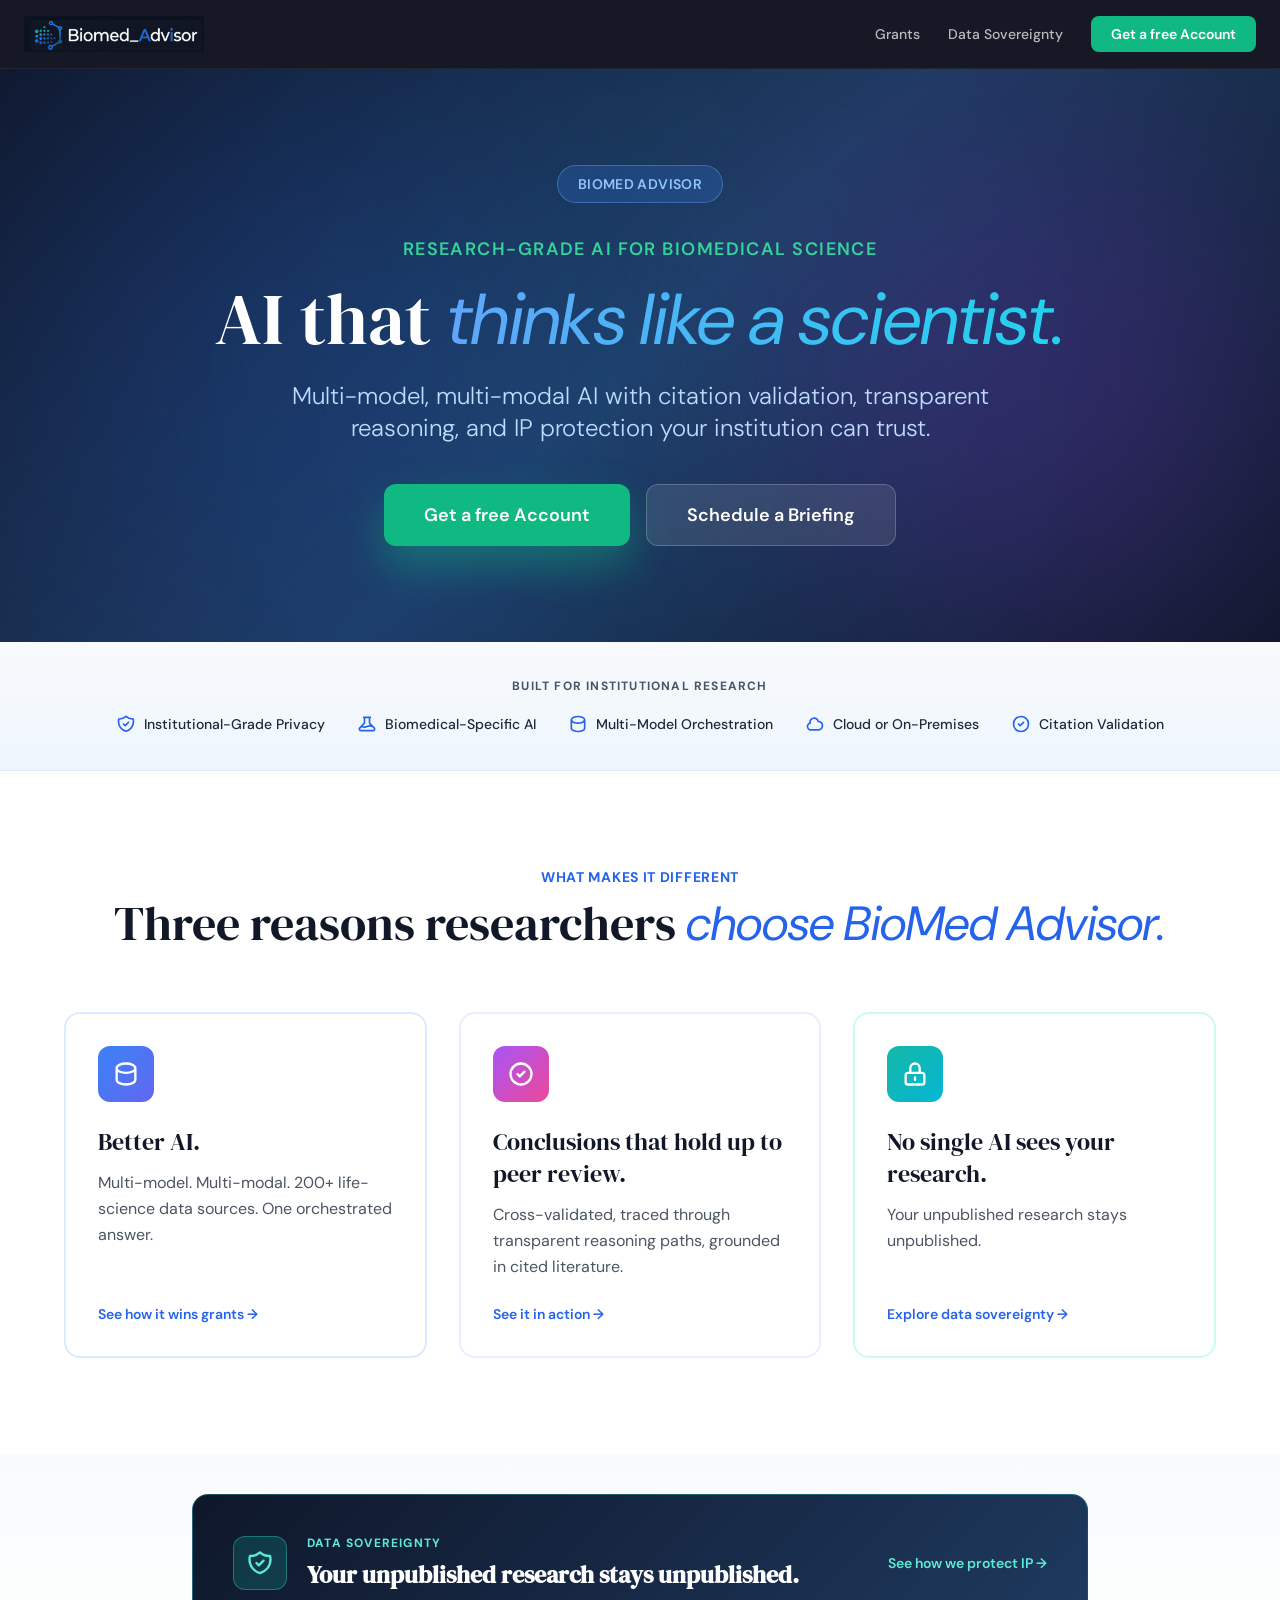
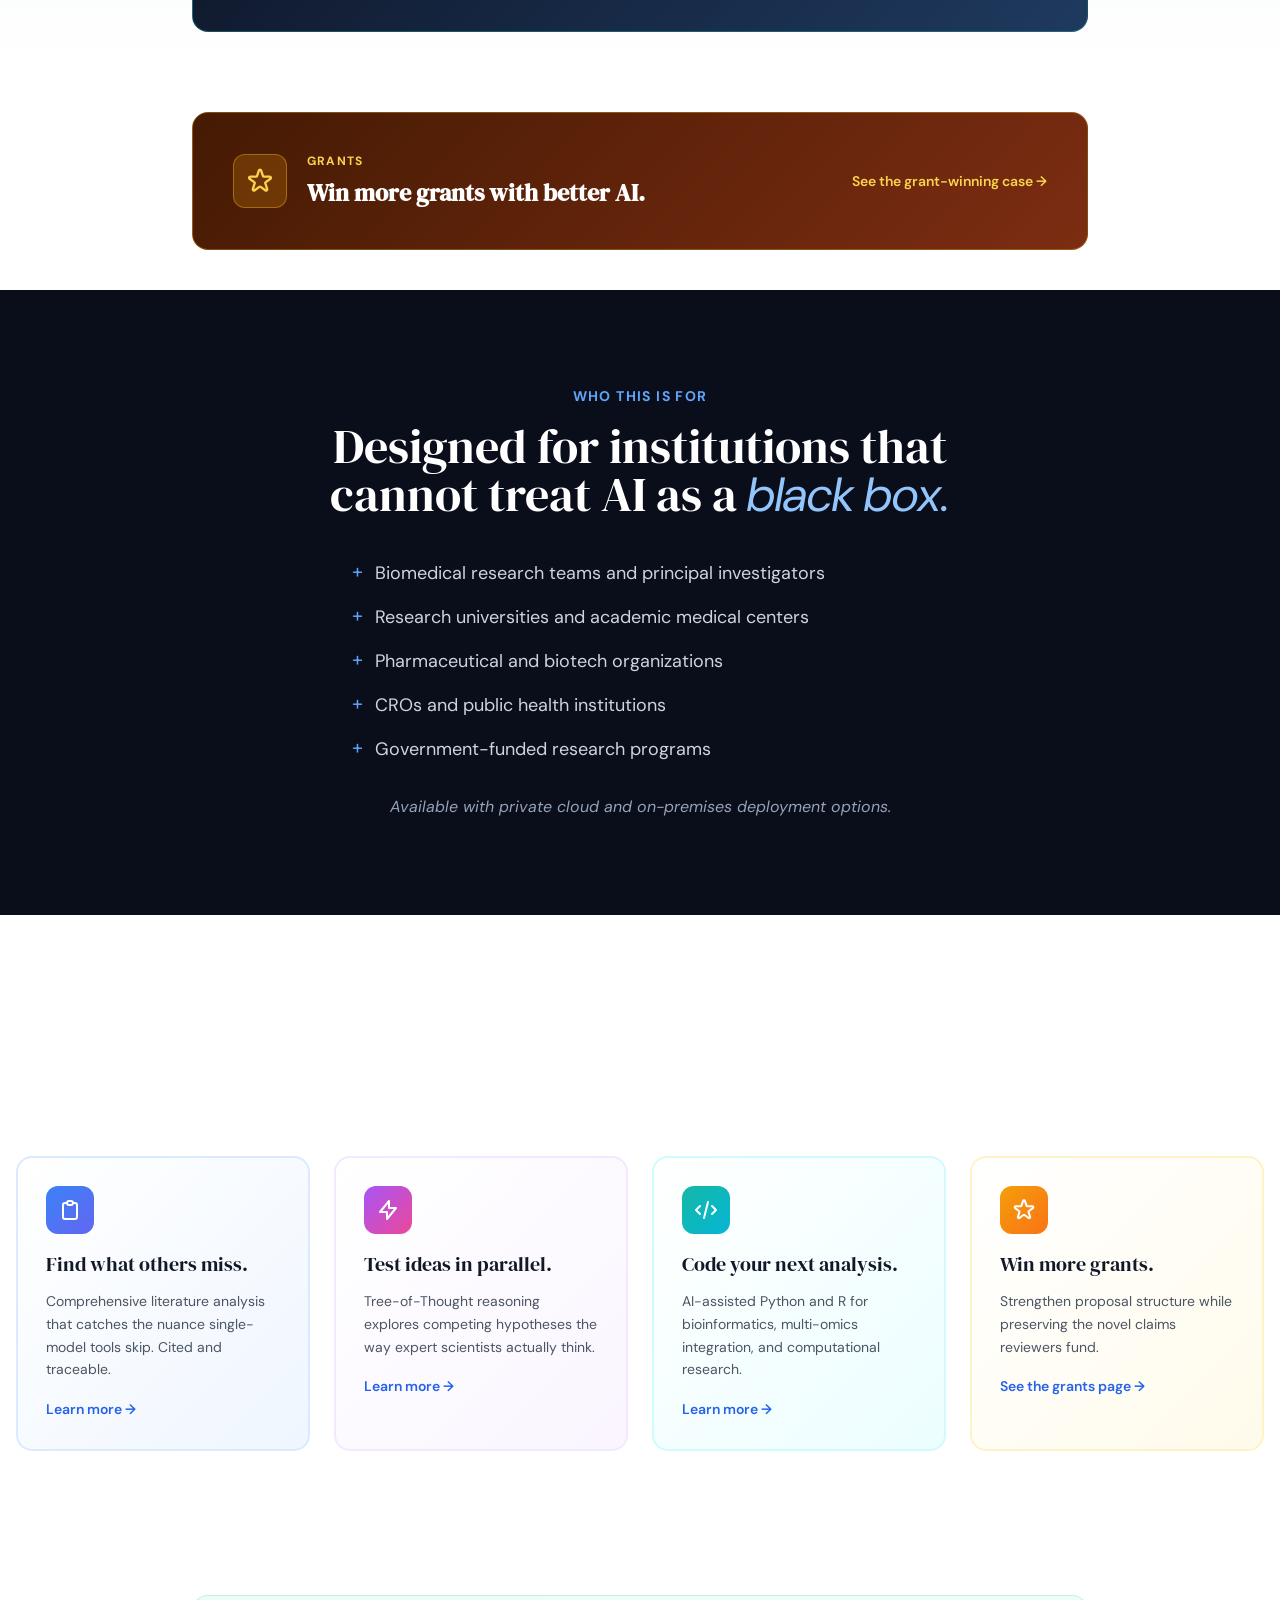
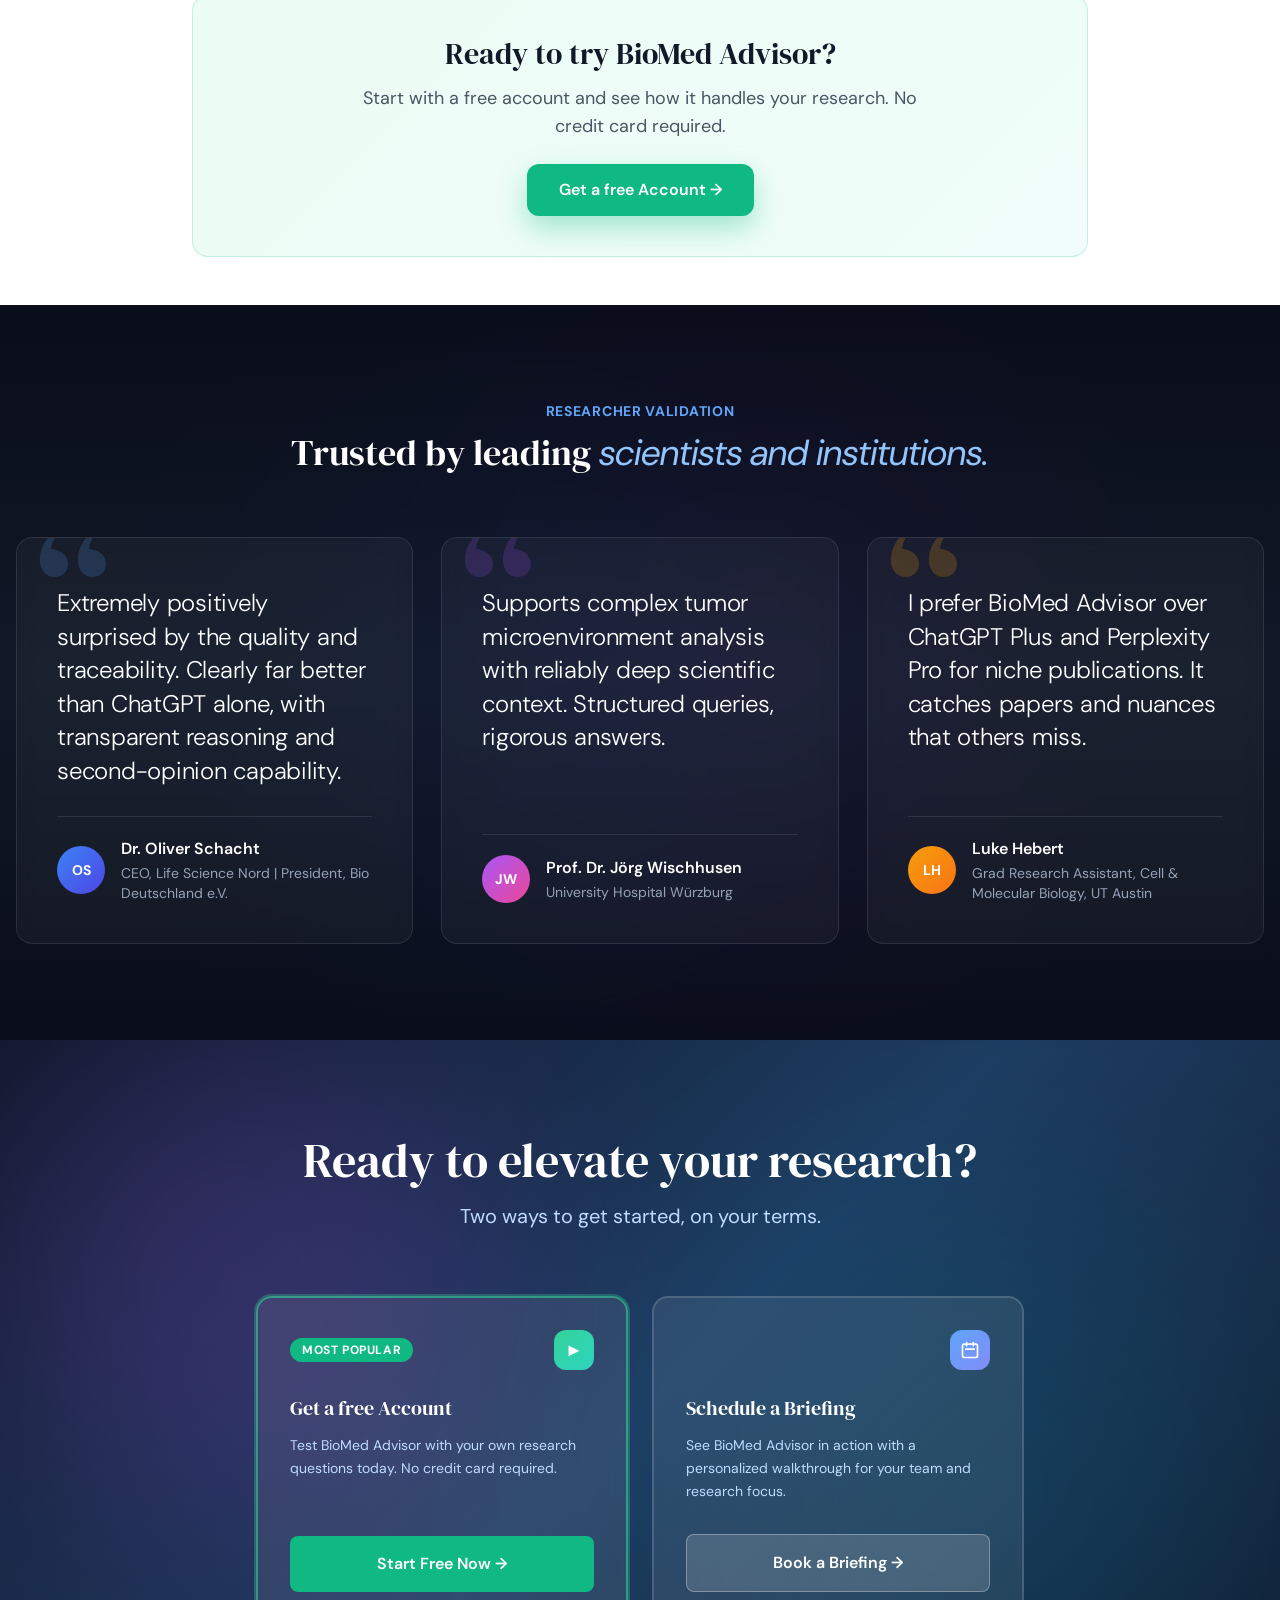
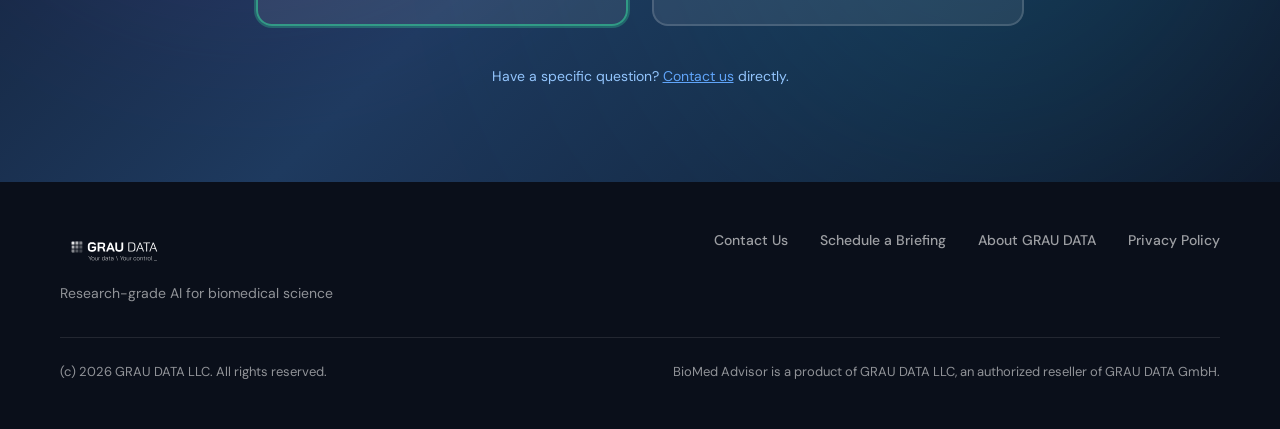
==== commit c585c171: "Add files via upload" ====
--- a/index.html
+++ b/index.html
@@ -57,11 +57,6 @@
     <div class="desktop-nav hidden md:flex items-center gap-7">
       <a href="/grants" class="nav-link text-sm font-medium text-white/70 no-underline">Grants</a>
       <a href="/data-sovereignty" class="nav-link text-sm font-medium text-white/70 no-underline">Data Sovereignty</a>
-      <span class="w-px h-4 bg-white/15"></span>
-      <a href="https://us.graudata.com" target="_blank" rel="noopener" class="nav-link text-sm font-medium text-white/70 no-underline inline-flex items-center gap-1">
-        GRAU DATA
-        <svg class="w-3 h-3 opacity-60" fill="none" viewBox="0 0 24 24" stroke="currentColor"><path stroke-linecap="round" stroke-linejoin="round" stroke-width="2" d="M10 6H6a2 2 0 00-2 2v10a2 2 0 002 2h10a2 2 0 002-2v-4M14 4h6m0 0v6m0-6L10 14"/></svg>
-      </a>
       <button onclick="openAccountModal()" class="text-sm font-semibold text-white px-5 py-2 rounded-lg" style="background:#10b981;border:none;cursor:pointer;">Get a free Account</button>
     </div>
 
@@ -75,10 +70,6 @@
   <div id="mobile-menu" class="mobile-menu md:hidden flex-col gap-1 px-6 pb-4" style="background:rgba(10,13,26,0.98);">
     <a href="/grants" class="text-base font-medium text-white/80 py-3 no-underline border-b border-white/5">Grants</a>
     <a href="/data-sovereignty" class="text-base font-medium text-white/80 py-3 no-underline border-b border-white/5">Data Sovereignty</a>
-    <a href="https://us.graudata.com" target="_blank" rel="noopener" class="text-base font-medium text-white/80 py-3 no-underline border-b border-white/5 inline-flex items-center gap-1">
-      GRAU DATA
-      <svg class="w-3 h-3 opacity-60" fill="none" viewBox="0 0 24 24" stroke="currentColor"><path stroke-linecap="round" stroke-linejoin="round" stroke-width="2" d="M10 6H6a2 2 0 00-2 2v10a2 2 0 002 2h10a2 2 0 002-2v-4M14 4h6m0 0v6m0-6L10 14"/></svg>
-    </a>
     <button onclick="openAccountModal()" class="mt-3 text-sm font-semibold text-white px-5 py-3 rounded-lg" style="background:#10b981;border:none;cursor:pointer;">Get a free Account</button>
   </div>
 </nav>
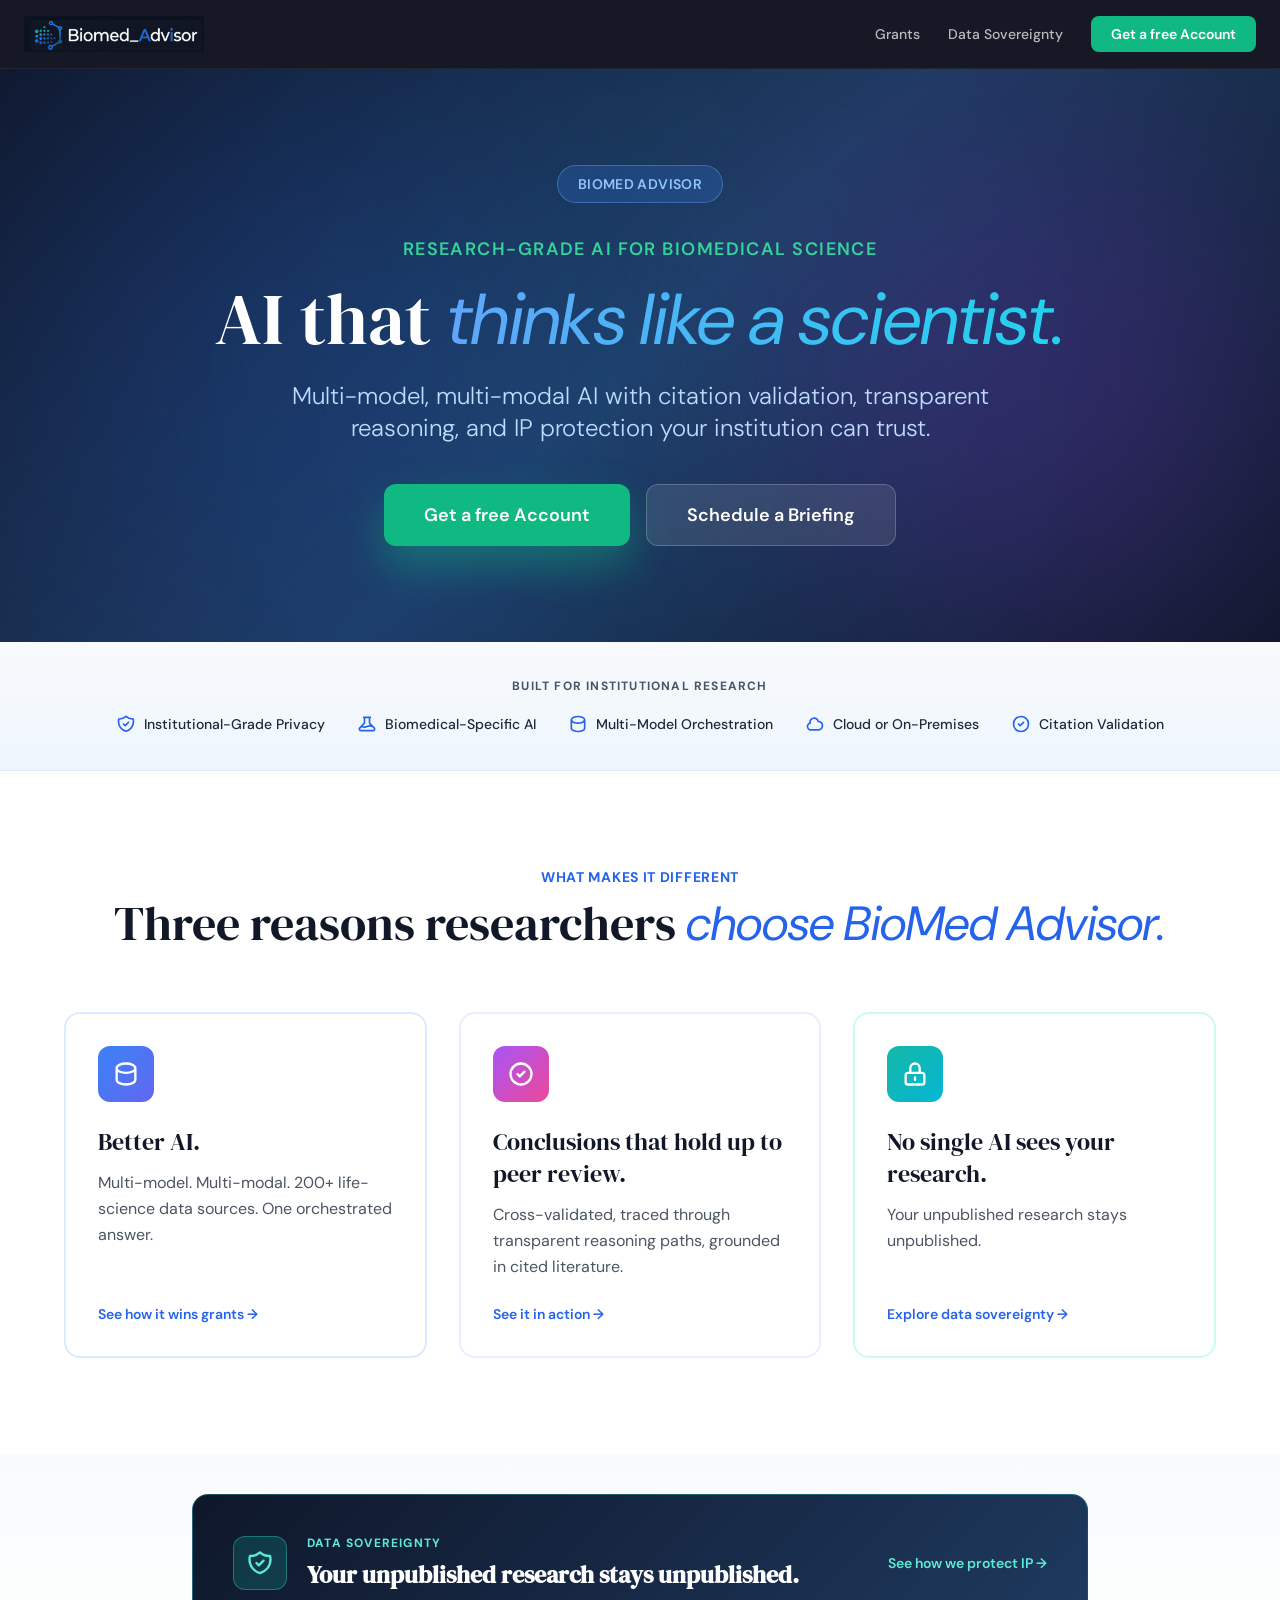
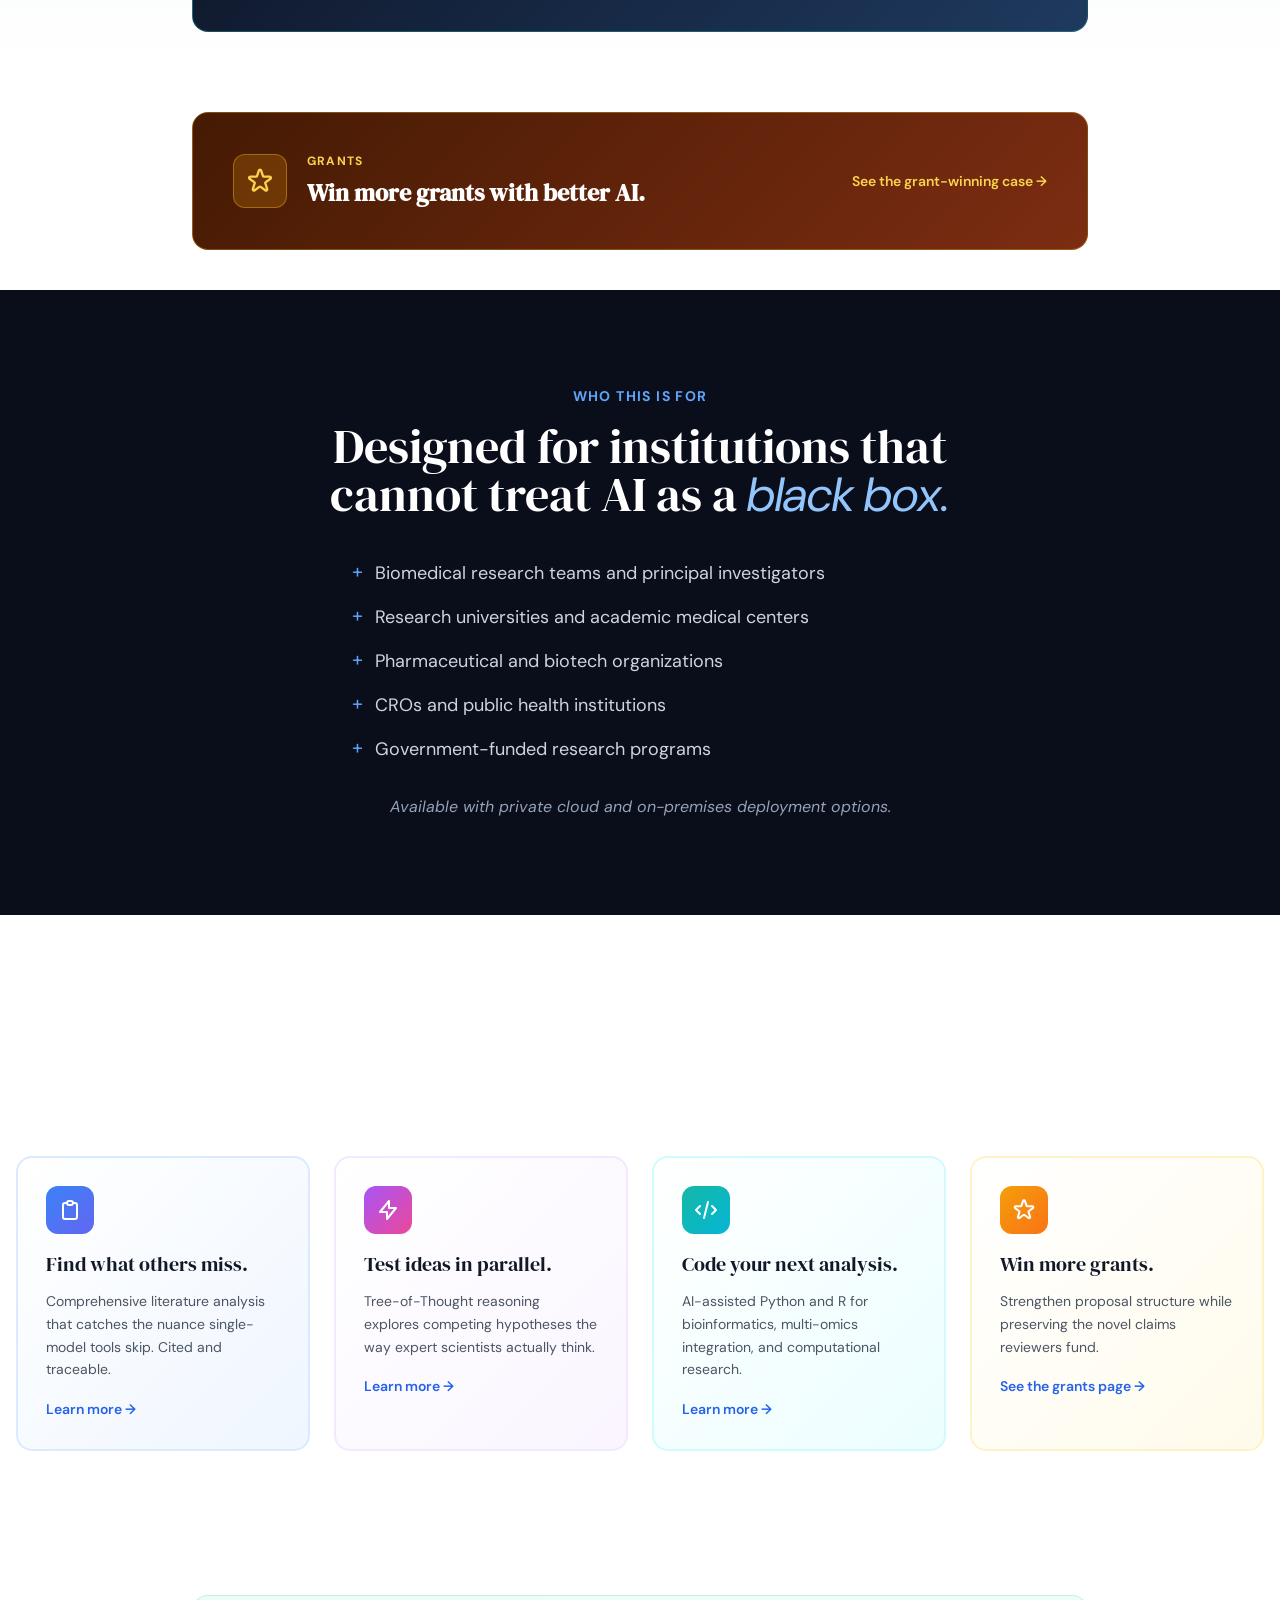
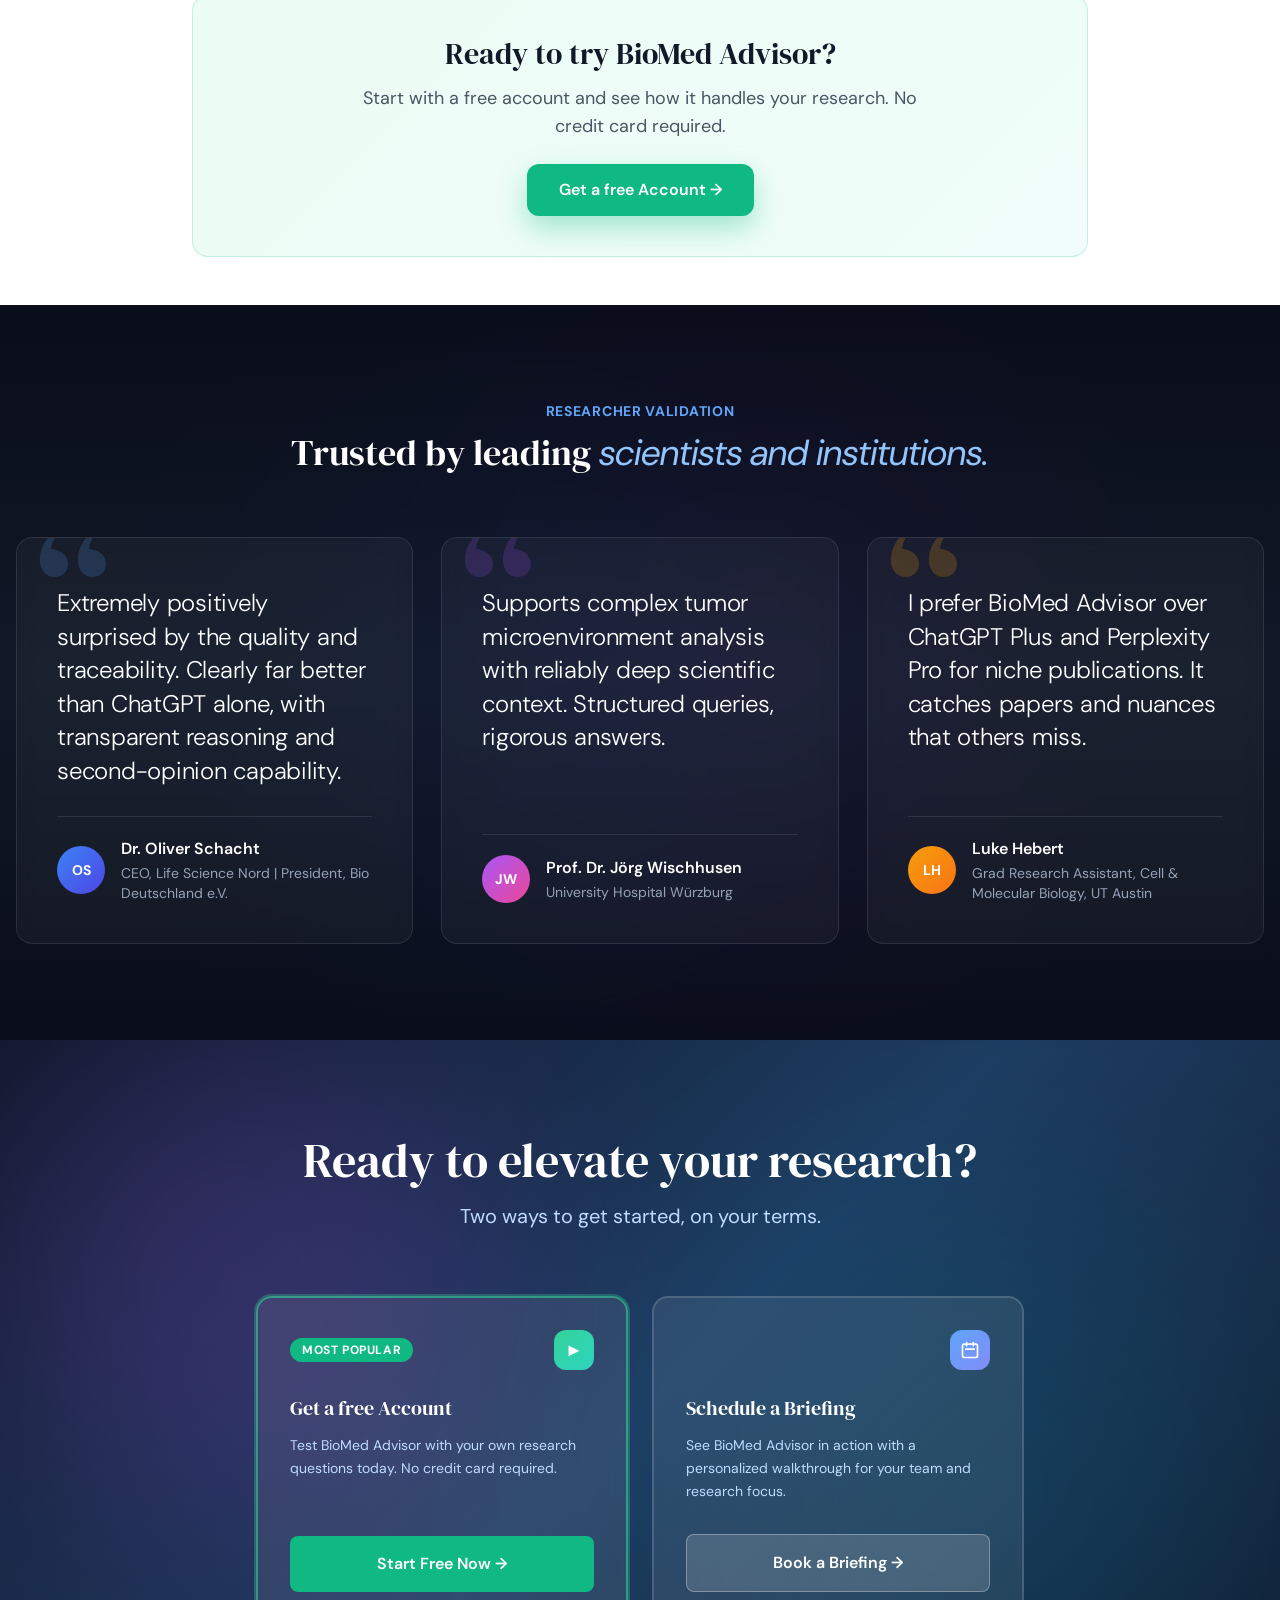
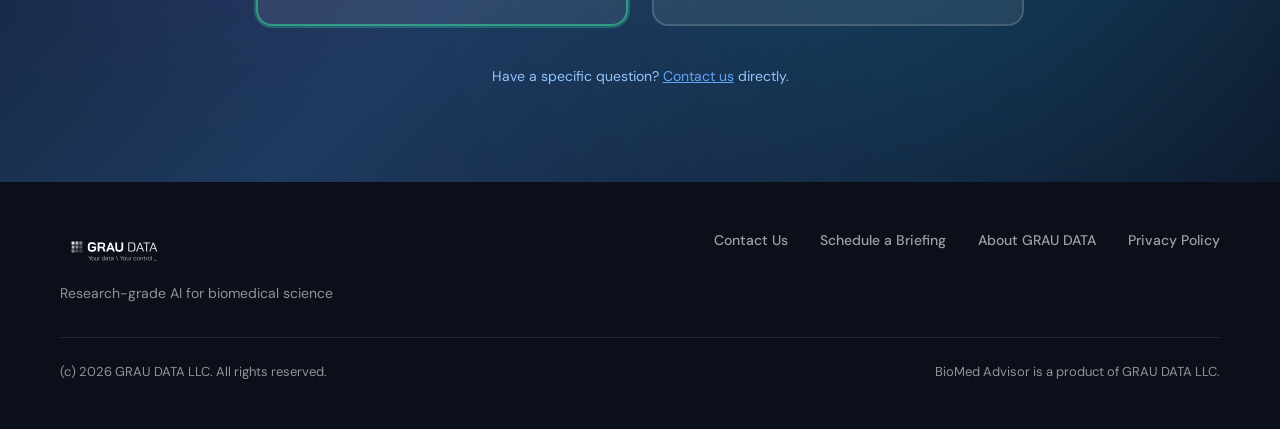
==== commit e6311155: "Rename index (2).html to index.html" ====
--- a/index.html
+++ b/index.html
@@ -386,7 +386,7 @@
     </div>
     <div style="border-top:1px solid rgba(255,255,255,0.1);padding-top:24px;display:flex;justify-content:space-between;flex-wrap:wrap;gap:12px;font-size:13px;">
       <span>(c) 2026 GRAU DATA LLC. All rights reserved.</span>
-      <span>BioMed Advisor is a product of GRAU DATA LLC, an authorized reseller of GRAU DATA GmbH.</span>
+      <span>BioMed Advisor is a product of GRAU DATA LLC.</span>
     </div>
   </div>
 </footer>
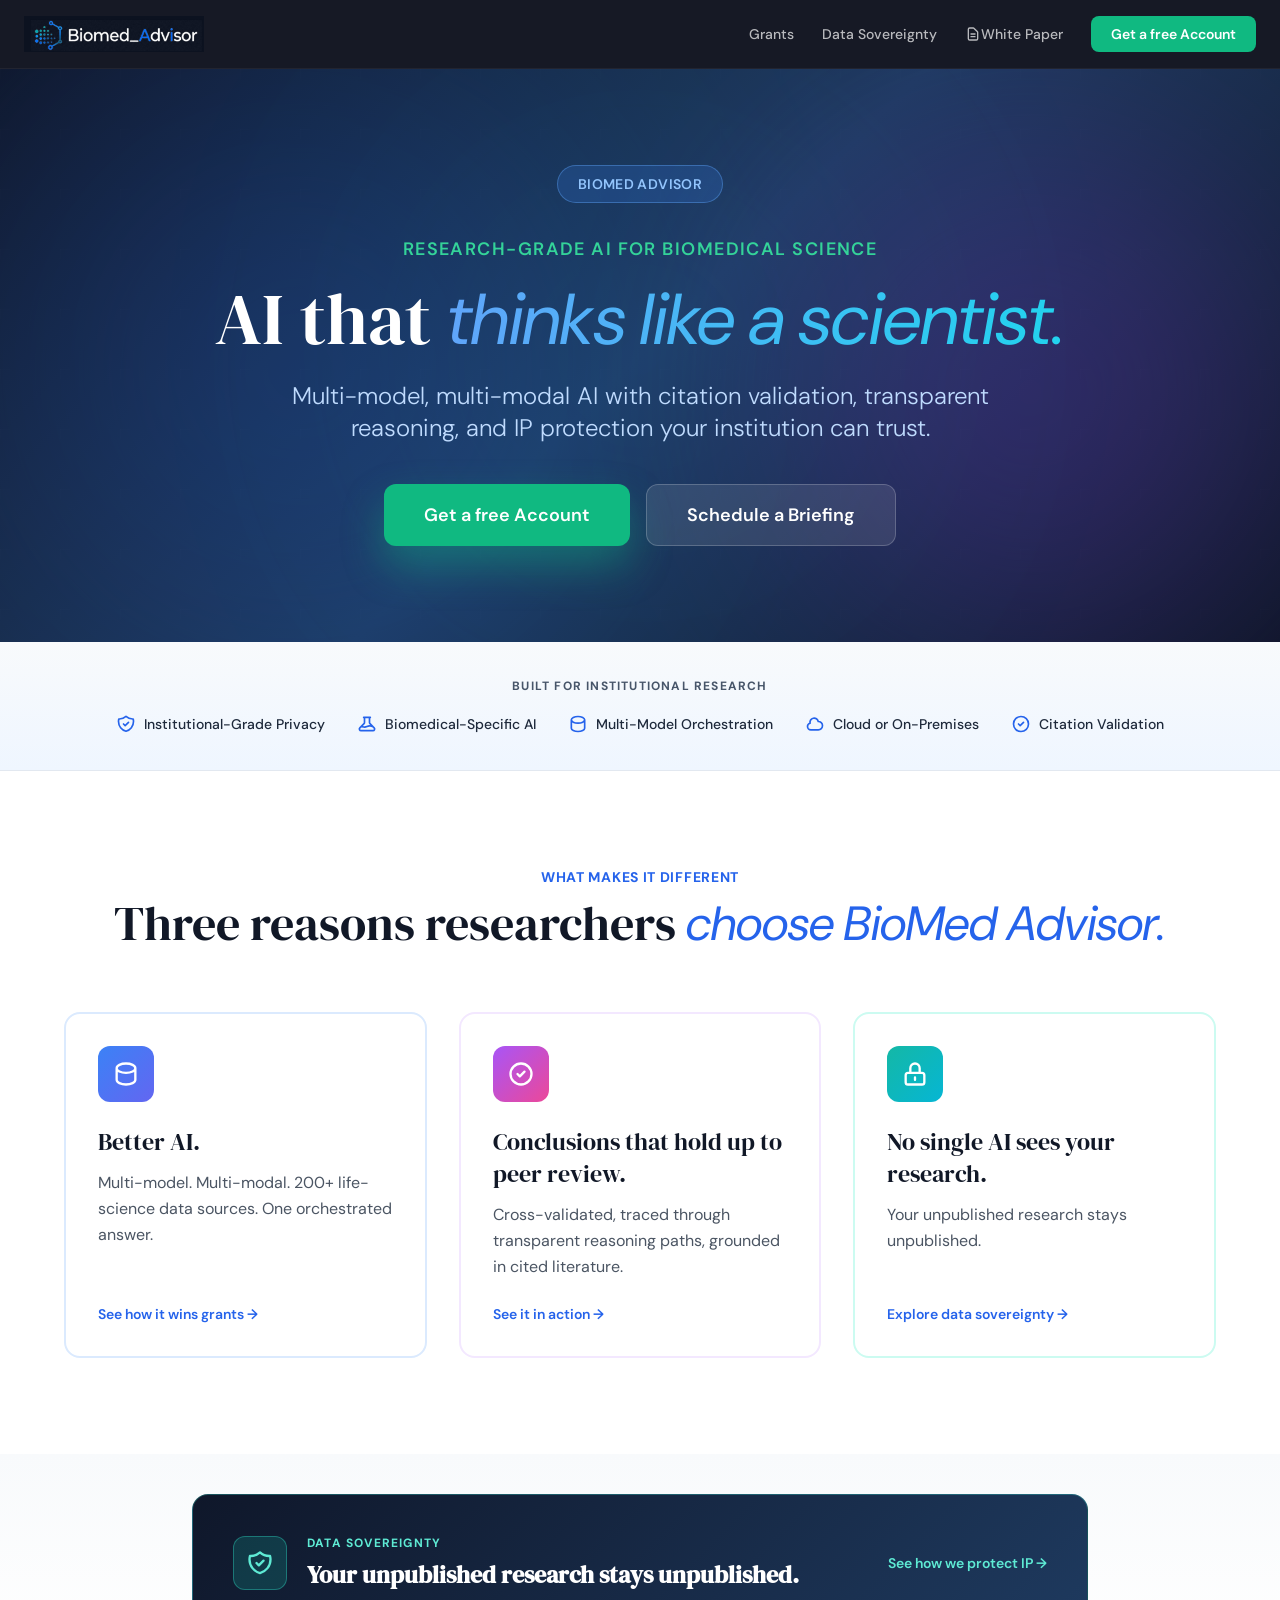
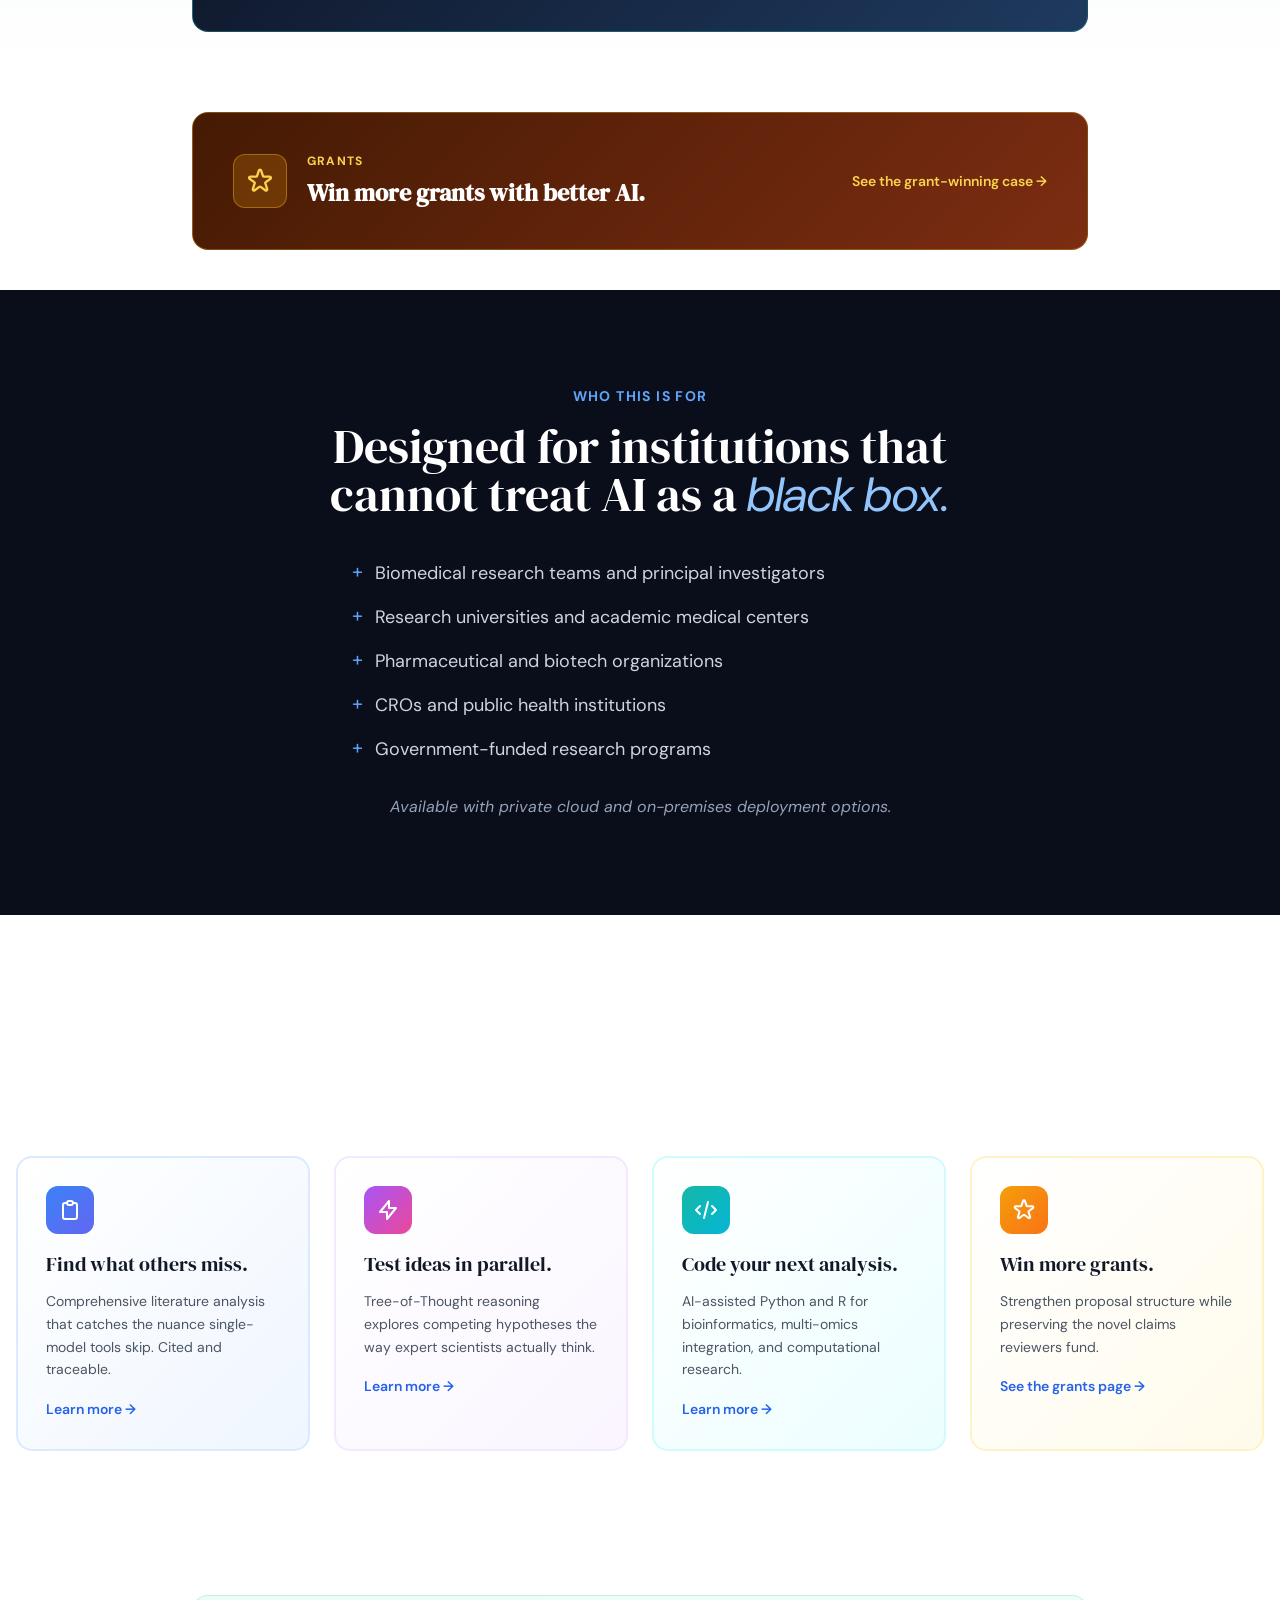
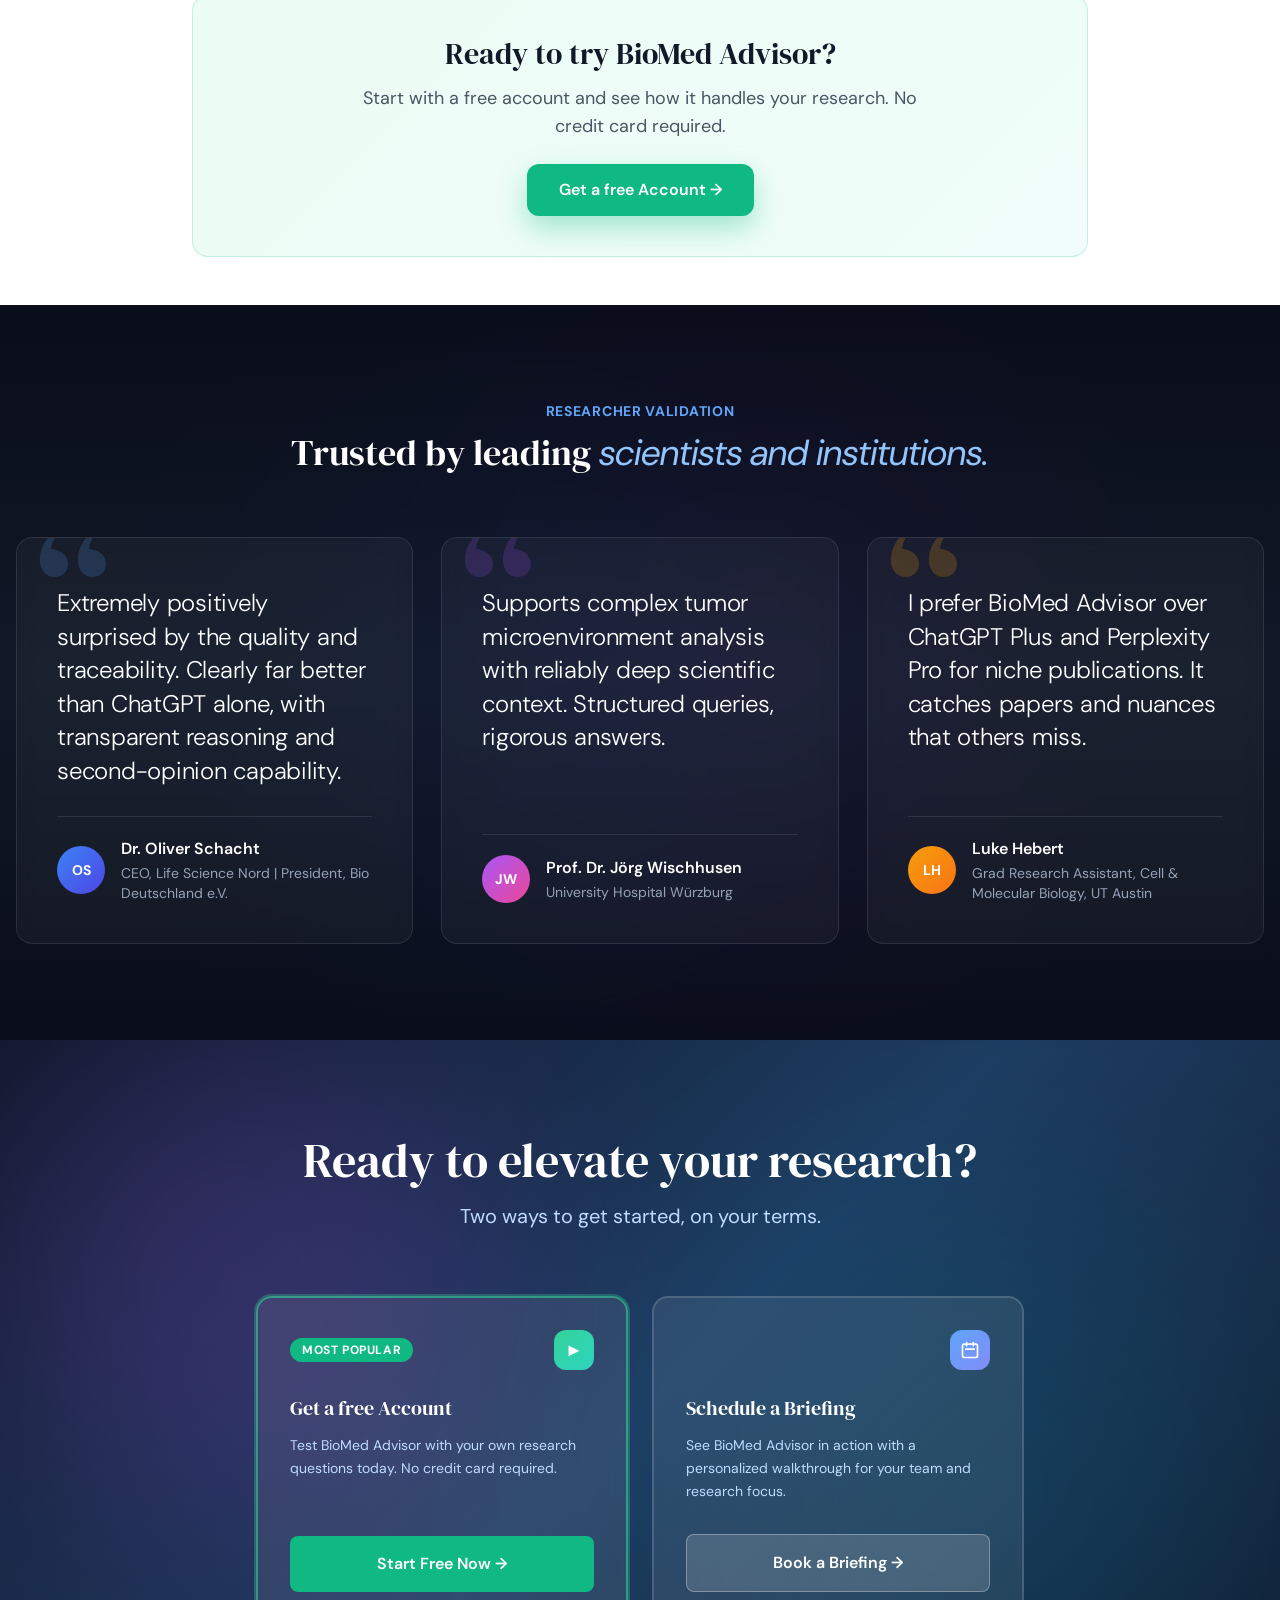
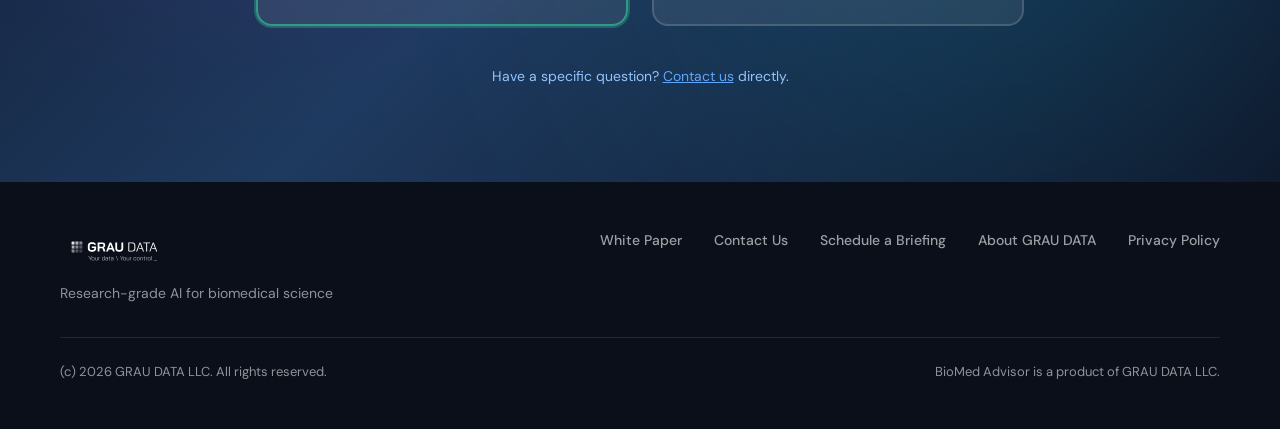
==== commit 64d6aed0: "Update index.html" ====
--- a/index.html
+++ b/index.html
@@ -57,6 +57,10 @@
     <div class="desktop-nav hidden md:flex items-center gap-7">
       <a href="/grants" class="nav-link text-sm font-medium text-white/70 no-underline">Grants</a>
       <a href="/data-sovereignty" class="nav-link text-sm font-medium text-white/70 no-underline">Data Sovereignty</a>
+      <button onclick="openWhitepaperModal()" class="nav-link text-sm font-medium text-white/70 inline-flex items-center gap-1.5" style="background:none;border:none;cursor:pointer;padding:0;">
+        <svg class="w-4 h-4" fill="none" viewBox="0 0 24 24" stroke="currentColor" style="display:inline-block;"><path stroke-linecap="round" stroke-linejoin="round" stroke-width="2" d="M9 12h6m-6 4h6m2 5H7a2 2 0 01-2-2V5a2 2 0 012-2h5.586a1 1 0 01.707.293l5.414 5.414a1 1 0 01.293.707V19a2 2 0 01-2 2z"/></svg>
+        White Paper
+      </button>
       <button onclick="openAccountModal()" class="text-sm font-semibold text-white px-5 py-2 rounded-lg" style="background:#10b981;border:none;cursor:pointer;">Get a free Account</button>
     </div>
 
@@ -70,6 +74,7 @@
   <div id="mobile-menu" class="mobile-menu md:hidden flex-col gap-1 px-6 pb-4" style="background:rgba(10,13,26,0.98);">
     <a href="/grants" class="text-base font-medium text-white/80 py-3 no-underline border-b border-white/5">Grants</a>
     <a href="/data-sovereignty" class="text-base font-medium text-white/80 py-3 no-underline border-b border-white/5">Data Sovereignty</a>
+    <button onclick="openWhitepaperModal()" class="text-base font-medium text-white/80 py-3 border-b border-white/5 text-left" style="background:none;border-left:none;border-right:none;border-top:none;cursor:pointer;">White Paper</button>
     <button onclick="openAccountModal()" class="mt-3 text-sm font-semibold text-white px-5 py-3 rounded-lg" style="background:#10b981;border:none;cursor:pointer;">Get a free Account</button>
   </div>
 </nav>
@@ -378,6 +383,7 @@
         <div style="font-size:14px;line-height:1.6;">Research-grade AI for biomedical science</div>
       </div>
       <div style="display:flex;gap:32px;flex-wrap:wrap;align-items:center;">
+        <a href="#" onclick="openWhitepaperModal();return false;" style="color:rgba(255,255,255,0.6);text-decoration:none;font-size:14px;font-weight:500;cursor:pointer;">White Paper</a>
         <a href="#" onclick="openContactModal();return false;" style="color:rgba(255,255,255,0.6);text-decoration:none;font-size:14px;font-weight:500;cursor:pointer;">Contact Us</a>
         <a href="https://tidycal.com/graudata/30-minute-meeting-1dleel9" target="_blank" rel="noopener" style="color:rgba(255,255,255,0.6);text-decoration:none;font-size:14px;font-weight:500;">Schedule a Briefing</a>
         <a href="/about.html" style="color:rgba(255,255,255,0.6);text-decoration:none;font-size:14px;font-weight:500;">About GRAU DATA</a>
@@ -473,6 +479,58 @@
       <div style="font-size:48px;margin-bottom:16px;">&#x2713;</div>
       <h3 style="font-family:'DM Serif Display',serif;font-size:24px;color:#0f172a;margin:0 0 8px;font-weight:400;">Message sent!</h3>
       <p style="color:#6b7280;font-size:15px;">A member of the GRAU DATA team will be in touch shortly.</p>
+    </div>
+  </div>
+</div>
+
+<!-- WHITEPAPER MODAL -->
+<div id="whitepaper-modal" style="display:none;position:fixed;inset:0;z-index:9999;align-items:center;justify-content:center;background:rgba(10,25,41,0.85);padding:20px;backdrop-filter:blur(4px);" onclick="if(event.target===this)closeWhitepaperModal();">
+  <div style="background:#fff;border-radius:16px;padding:44px 44px 36px;max-width:540px;width:100%;position:relative;box-shadow:0 24px 64px rgba(0,0,0,0.4);max-height:92vh;overflow-y:auto;">
+    <button onclick="closeWhitepaperModal()" style="position:absolute;top:16px;right:20px;background:none;border:none;font-size:24px;cursor:pointer;color:#999;line-height:1;padding:4px;" aria-label="Close">&times;</button>
+    <div style="text-align:center;margin-bottom:28px;">
+      <div style="width:56px;height:56px;background:linear-gradient(135deg,#7c3aed,#5b21b6);border-radius:16px;display:flex;align-items:center;justify-content:center;margin:0 auto 16px;color:#fff;">
+        <svg style="width:28px;height:28px;" fill="none" viewBox="0 0 24 24" stroke="currentColor"><path stroke-linecap="round" stroke-linejoin="round" stroke-width="2" d="M9 12h6m-6 4h6m2 5H7a2 2 0 01-2-2V5a2 2 0 012-2h5.586a1 1 0 01.707.293l5.414 5.414a1 1 0 01.293.707V19a2 2 0 01-2 2z"/></svg>
+      </div>
+      <h3 style="font-family:'DM Serif Display',serif;font-size:26px;color:#0f172a;margin:0 0 8px;font-weight:400;">Download the White Paper</h3>
+      <p style="font-size:14px;color:#6b7280;margin:0;">We&apos;ll send the download link straight to your inbox.</p>
+    </div>
+    <form id="whitepaper-form" action="https://formspree.io/f/mojbvnqz" method="POST" style="display:flex;flex-direction:column;gap:14px;">
+      <div style="display:grid;grid-template-columns:1fr 1fr;gap:12px;">
+        <div>
+          <label style="font-size:13px;font-weight:600;color:#374151;display:block;margin-bottom:6px;">First Name *</label>
+          <input name="first_name" required placeholder="Jane" style="width:100%;padding:11px 14px;border:2px solid #e5e7eb;border-radius:10px;font-size:15px;outline:none;box-sizing:border-box;" onfocus="this.style.borderColor='#7c3aed'" onblur="this.style.borderColor='#e5e7eb'"/>
+        </div>
+        <div>
+          <label style="font-size:13px;font-weight:600;color:#374151;display:block;margin-bottom:6px;">Last Name *</label>
+          <input name="last_name" required placeholder="Smith" style="width:100%;padding:11px 14px;border:2px solid #e5e7eb;border-radius:10px;font-size:15px;outline:none;box-sizing:border-box;" onfocus="this.style.borderColor='#7c3aed'" onblur="this.style.borderColor='#e5e7eb'"/>
+        </div>
+      </div>
+      <div>
+        <label style="font-size:13px;font-weight:600;color:#374151;display:block;margin-bottom:6px;">Institution *</label>
+        <input name="institution" required placeholder="University of..." style="width:100%;padding:11px 14px;border:2px solid #e5e7eb;border-radius:10px;font-size:15px;outline:none;box-sizing:border-box;" onfocus="this.style.borderColor='#7c3aed'" onblur="this.style.borderColor='#e5e7eb'"/>
+      </div>
+      <div>
+        <label style="font-size:13px;font-weight:600;color:#374151;display:block;margin-bottom:6px;">Position / Title *</label>
+        <input name="position" required placeholder="Principal Investigator, Researcher..." style="width:100%;padding:11px 14px;border:2px solid #e5e7eb;border-radius:10px;font-size:15px;outline:none;box-sizing:border-box;" onfocus="this.style.borderColor='#7c3aed'" onblur="this.style.borderColor='#e5e7eb'"/>
+      </div>
+      <div>
+        <label style="font-size:13px;font-weight:600;color:#374151;display:block;margin-bottom:6px;">Email Address *</label>
+        <input name="email" type="email" required placeholder="jane@university.edu" style="width:100%;padding:11px 14px;border:2px solid #e5e7eb;border-radius:10px;font-size:15px;outline:none;box-sizing:border-box;" onfocus="this.style.borderColor='#7c3aed'" onblur="this.style.borderColor='#e5e7eb'"/>
+      </div>
+      <div>
+        <label style="font-size:13px;font-weight:600;color:#374151;display:block;margin-bottom:6px;">Phone *</label>
+        <input name="phone" type="tel" required placeholder="+1 555 555 5555" style="width:100%;padding:11px 14px;border:2px solid #e5e7eb;border-radius:10px;font-size:15px;outline:none;box-sizing:border-box;" onfocus="this.style.borderColor='#7c3aed'" onblur="this.style.borderColor='#e5e7eb'"/>
+      </div>
+      <input type="hidden" name="source" value="home-whitepaper"/>
+      <input type="hidden" name="asset" value="BmA White Paper"/>
+      <button type="submit" style="width:100%;padding:15px;background:linear-gradient(135deg,#7c3aed,#5b21b6);color:white;font-size:16px;font-weight:600;border:none;border-radius:12px;cursor:pointer;box-shadow:0 8px 24px rgba(124,58,237,0.4);margin-top:4px;">Email Me the White Paper &rarr;</button>
+      <p style="text-align:center;font-size:12px;color:#9ca3af;margin:4px 0 0;line-height:1.5;">By submitting, you accept to be contacted by GRAU DATA.</p>
+    </form>
+    <div id="whitepaper-success" style="display:none;text-align:center;padding:24px 0;">
+      <div style="font-size:48px;margin-bottom:16px;">&#x1F4E7;</div>
+      <h3 style="font-family:'DM Serif Display',serif;font-size:24px;color:#0f172a;margin:0 0 12px;font-weight:400;">Check your inbox.</h3>
+      <p style="color:#6b7280;font-size:15px;margin-bottom:20px;line-height:1.5;">We&apos;ve emailed you a link to download the BioMed Advisor white paper. If you don&apos;t see it in a few minutes, check your spam folder.</p>
+      <a id="whitepaper-direct-link" href="/assets/Research-Grade%20AI_%20BioMed_Advisor_White_Paper.pdf" target="_blank" rel="noopener" style="display:inline-block;padding:12px 24px;background:#7c3aed;color:white;font-size:14px;font-weight:600;border-radius:10px;text-decoration:none;">Or download directly &rarr;</a>
     </div>
   </div>
 </div>
@@ -524,12 +582,22 @@
   document.getElementById('contact-modal').style.display='none';
   document.body.style.overflow='';
 }
+function openWhitepaperModal(){
+  document.getElementById('whitepaper-modal').style.display='flex';
+  document.body.style.overflow='hidden';
+  document.getElementById('mobile-menu').classList.remove('open');
+}
+function closeWhitepaperModal(){
+  document.getElementById('whitepaper-modal').style.display='none';
+  document.body.style.overflow='';
+}
 
 // Close modals on Escape
 document.addEventListener('keydown', function(e){
   if(e.key==='Escape'){
     closeAccountModal();
     closeContactModal();
+    closeWhitepaperModal();
   }
 });
 
@@ -566,6 +634,7 @@
 }
 wireForm('account-form', 'account-success');
 wireForm('contact-form', 'contact-success');
+wireForm('whitepaper-form', 'whitepaper-success');
 </script>
 
 </body>
